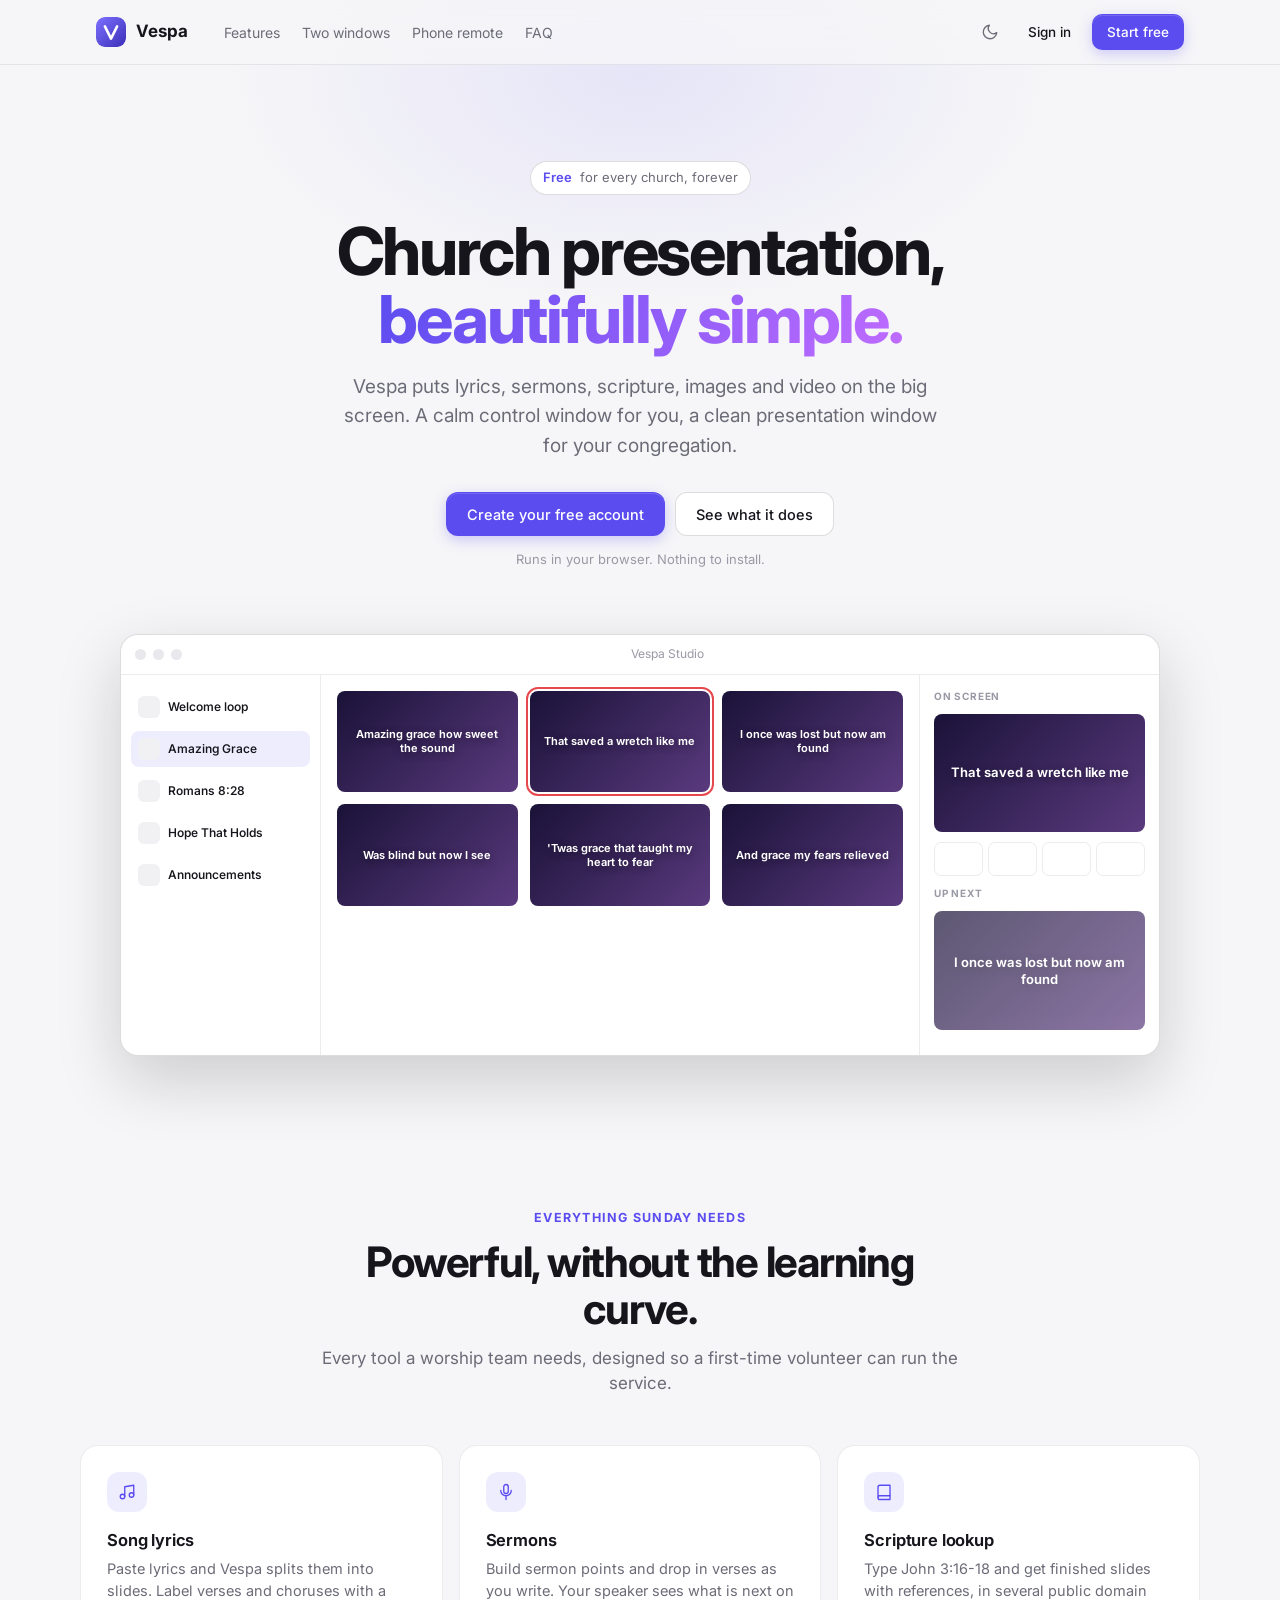
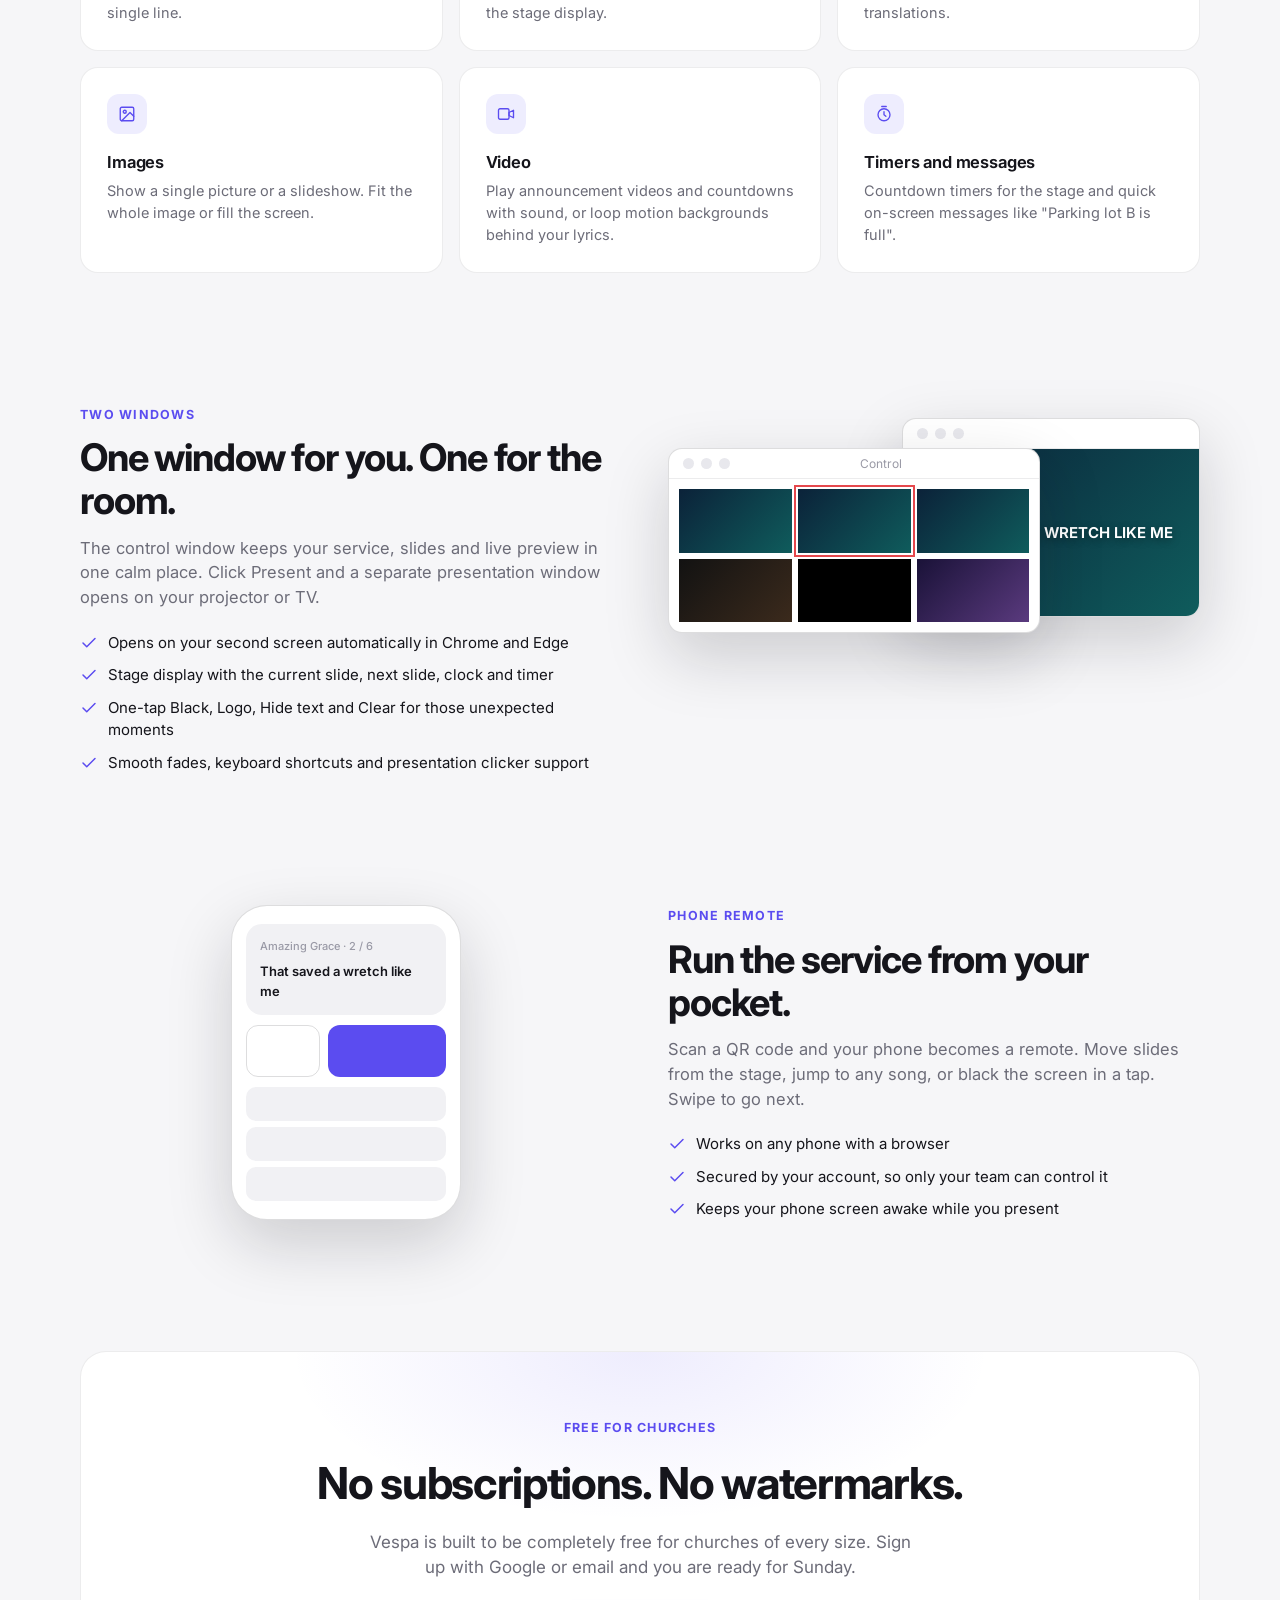
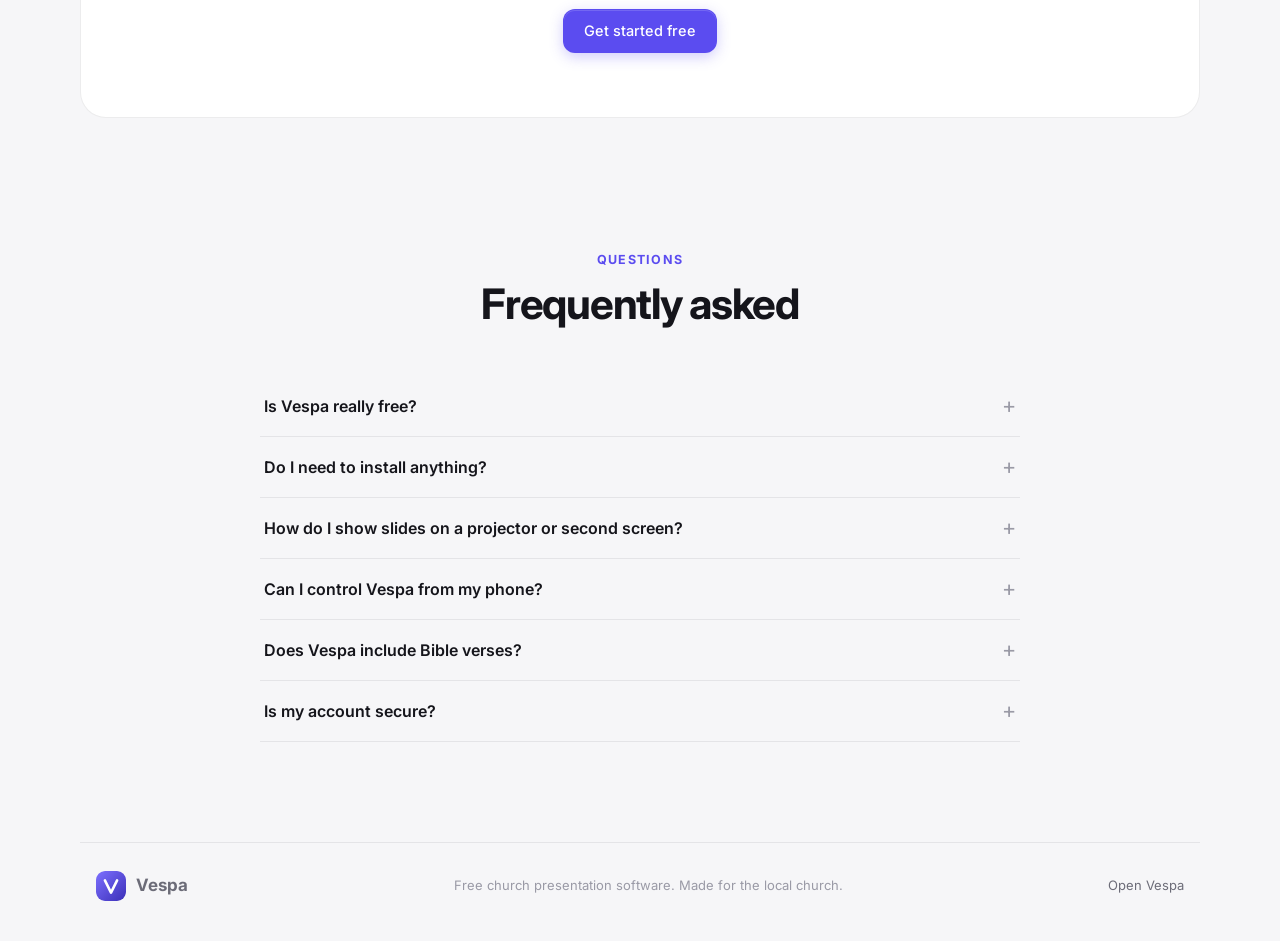
==== index.html @ 23249374 "Build Vespa church presentation software Landing page with SEO metadata, control window, presentatio" ====
<!doctype html>
<html lang="en">
<head>
<meta charset="utf-8">
<meta name="viewport" content="width=device-width, initial-scale=1">
<title>Vespa - Free Church Presentation Software for Worship, Sermons and Scripture</title>
<meta name="description" content="Vespa is free church presentation software that runs in your browser. Show song lyrics, sermons, Bible verses, images and video on a separate screen, with a stage display and phone remote. Free for every church.">
<meta name="keywords" content="free church presentation software, worship software, church projection software, song lyrics projection, sermon slides, bible verse presentation, worship lyrics software, church media software, stage display, free worship presentation">
<meta name="author" content="Vespa">
<meta name="robots" content="index, follow, max-image-preview:large">
<link rel="canonical" href="https://vesperpresent.github.io/">
<meta name="theme-color" content="#5b4cf0">
<meta property="og:type" content="website">
<meta property="og:site_name" content="Vespa">
<meta property="og:title" content="Vespa - Free Church Presentation Software">
<meta property="og:description" content="Lyrics, sermons, scripture, images and video on a separate screen. Phone remote and stage display included. Free for every church.">
<meta property="og:url" content="https://vesperpresent.github.io/">
<meta property="og:image" content="https://vesperpresent.github.io/assets/img/logo.svg">
<meta name="twitter:card" content="summary">
<meta name="twitter:title" content="Vespa - Free Church Presentation Software">
<meta name="twitter:description" content="Lyrics, sermons, scripture, images and video. Free for every church.">
<link rel="icon" href="assets/img/logo.svg" type="image/svg+xml">
<link rel="apple-touch-icon" href="assets/img/logo.svg">
<link rel="manifest" href="manifest.webmanifest">
<link rel="preconnect" href="https://fonts.googleapis.com">
<link rel="preconnect" href="https://fonts.gstatic.com" crossorigin>
<link rel="stylesheet" href="https://fonts.googleapis.com/css2?family=Inter:wght@400;500;600;700;800&display=swap">
<link rel="stylesheet" href="assets/css/vespa.css">
<link rel="stylesheet" href="assets/css/site.css">
<script type="application/ld+json">
{
  "@context": "https://schema.org",
  "@graph": [
    {
      "@type": "SoftwareApplication",
      "name": "Vespa",
      "alternateName": "Vespa Church Presentation Software",
      "url": "https://vesperpresent.github.io/",
      "applicationCategory": "MultimediaApplication",
      "applicationSubCategory": "Church presentation software",
      "operatingSystem": "Web browser, Windows, macOS, ChromeOS, Linux",
      "description": "Free church presentation software for song lyrics, sermons, Bible verses, images and video, with a separate audience screen, stage display and phone remote.",
      "image": "https://vesperpresent.github.io/assets/img/logo.svg",
      "offers": { "@type": "Offer", "price": "0", "priceCurrency": "USD" },
      "featureList": "Song lyrics, Sermon slides, Bible verse lookup, Images, Video playback, Audience output window, Stage display, Countdown timer, On-screen messages, Phone remote, Light and dark mode"
    },
    {
      "@type": "Organization",
      "name": "Vespa",
      "url": "https://vesperpresent.github.io/",
      "logo": "https://vesperpresent.github.io/assets/img/logo.svg"
    },
    {
      "@type": "FAQPage",
      "mainEntity": [
        { "@type": "Question", "name": "Is Vespa really free?", "acceptedAnswer": { "@type": "Answer", "text": "Yes. Vespa is free for every church. There are no paid tiers, no watermarks and no credit card." } },
        { "@type": "Question", "name": "Do I need to install anything?", "acceptedAnswer": { "@type": "Answer", "text": "No. Vespa runs in a modern browser like Chrome or Edge. Open it on the computer connected to your projector or TV." } },
        { "@type": "Question", "name": "How do I show slides on a projector or second screen?", "acceptedAnswer": { "@type": "Answer", "text": "Click Present. Vespa opens a separate presentation window you place on the projector and make full screen, while you control everything from the main window." } },
        { "@type": "Question", "name": "Can I control Vespa from my phone?", "acceptedAnswer": { "@type": "Answer", "text": "Yes. Scan the QR code in Vespa and sign in with the same account. Your phone becomes a remote with next, back, black and logo buttons." } },
        { "@type": "Question", "name": "Does Vespa include Bible verses?", "acceptedAnswer": { "@type": "Answer", "text": "Yes. Type a reference like John 3:16-18 and Vespa builds the slides for you in several public domain translations." } }
      ]
    }
  ]
}
</script>
</head>
<body class="site">
<header class="nav">
  <div class="wrap">
    <a class="logo-link" href="./"><img src="assets/img/logo.svg" alt="Vespa logo" width="30" height="30">Vespa</a>
    <nav class="nav-links" aria-label="Main"><a href="#features">Features</a><a href="#screens">Two windows</a><a href="#remote">Phone remote</a><a href="#faq">FAQ</a></nav>
    <div class="nav-cta">
      <button class="icon-btn" id="themeBtn" aria-label="Toggle light and dark mode"></button>
      <a class="btn ghost" href="app.html" id="signInLink">Sign in</a>
      <a class="btn primary" href="app.html?signup=1" id="startLink">Start free</a>
    </div>
  </div>
</header>

<main>
  <section class="hero wrap">
    <span class="pill"><b>Free</b> for every church, forever</span>
    <h1>Church presentation, <span>beautifully simple.</span></h1>
    <p class="lead">Vespa puts lyrics, sermons, scripture, images and video on the big screen. A calm control window for you, a clean presentation window for your congregation.</p>
    <div class="ctas"><a class="btn primary lg" href="app.html?signup=1">Create your free account</a><a class="btn lg" href="#features">See what it does</a></div>
    <p class="note">Runs in your browser. Nothing to install.</p>

    <div class="mock" aria-hidden="true">
      <div class="mock-bar"><i></i><i></i><i></i><span>Vespa Studio</span></div>
      <div class="mock-body">
        <div class="mock-side">
          <div class="mock-row"><i></i><b>Welcome loop</b></div>
          <div class="mock-row sel"><i></i><b>Amazing Grace</b></div>
          <div class="mock-row"><i></i><b>Romans 8:28</b></div>
          <div class="mock-row"><i></i><b>Hope That Holds</b></div>
          <div class="mock-row"><i></i><b>Announcements</b></div>
        </div>
        <div class="mock-grid">
          <div class="ms g1">Amazing grace how sweet the sound</div>
          <div class="ms g1 live">That saved a wretch like me</div>
          <div class="ms g1">I once was lost but now am found</div>
          <div class="ms g1">Was blind but now I see</div>
          <div class="ms g1">'Twas grace that taught my heart to fear</div>
          <div class="ms g1">And grace my fears relieved</div>
        </div>
        <div class="mock-live">
          <span class="lbl">ON SCREEN</span>
          <div class="ms g1">That saved a wretch like me</div>
          <div class="mock-btns"><i></i><i></i><i></i><i></i></div>
          <span class="lbl">UP NEXT</span>
          <div class="ms g1" style="opacity:.7">I once was lost but now am found</div>
        </div>
      </div>
    </div>
  </section>

  <section class="section wrap" id="features">
    <div class="section-head"><span class="eyebrow">Everything Sunday needs</span><h2>Powerful, without the learning curve.</h2><p>Every tool a worship team needs, designed so a first-time volunteer can run the service.</p></div>
    <div class="features">
      <article class="feat"><div class="fi"><svg class="i" viewBox="0 0 24 24" fill="none" stroke="currentColor" stroke-width="1.8" stroke-linecap="round" stroke-linejoin="round"><path d="M9 18V5l12-2v13"/><circle cx="6" cy="18" r="3"/><circle cx="18" cy="16" r="3"/></svg></div><h3>Song lyrics</h3><p>Paste lyrics and Vespa splits them into slides. Label verses and choruses with a single line.</p></article>
      <article class="feat"><div class="fi"><svg class="i" viewBox="0 0 24 24" fill="none" stroke="currentColor" stroke-width="1.8" stroke-linecap="round" stroke-linejoin="round"><rect x="9" y="2" width="6" height="12" rx="3"/><path d="M5 10a7 7 0 0 0 14 0M12 17v5"/></svg></div><h3>Sermons</h3><p>Build sermon points and drop in verses as you write. Your speaker sees what is next on the stage display.</p></article>
      <article class="feat"><div class="fi"><svg class="i" viewBox="0 0 24 24" fill="none" stroke="currentColor" stroke-width="1.8" stroke-linecap="round" stroke-linejoin="round"><path d="M4 19.5A2.5 2.5 0 0 1 6.5 17H20V3H6.5A2.5 2.5 0 0 0 4 5.5z"/><path d="M4 19.5A2.5 2.5 0 0 0 6.5 22H20v-5"/></svg></div><h3>Scripture lookup</h3><p>Type John 3:16-18 and get finished slides with references, in several public domain translations.</p></article>
      <article class="feat"><div class="fi"><svg class="i" viewBox="0 0 24 24" fill="none" stroke="currentColor" stroke-width="1.8" stroke-linecap="round" stroke-linejoin="round"><rect x="3" y="3" width="18" height="18" rx="2"/><circle cx="9" cy="9" r="2"/><path d="m21 15-5-5L5 21"/></svg></div><h3>Images</h3><p>Show a single picture or a slideshow. Fit the whole image or fill the screen.</p></article>
      <article class="feat"><div class="fi"><svg class="i" viewBox="0 0 24 24" fill="none" stroke="currentColor" stroke-width="1.8" stroke-linecap="round" stroke-linejoin="round"><rect x="2" y="5" width="14" height="14" rx="2"/><path d="m16 10 6-3v10l-6-3z"/></svg></div><h3>Video</h3><p>Play announcement videos and countdowns with sound, or loop motion backgrounds behind your lyrics.</p></article>
      <article class="feat"><div class="fi"><svg class="i" viewBox="0 0 24 24" fill="none" stroke="currentColor" stroke-width="1.8" stroke-linecap="round" stroke-linejoin="round"><circle cx="12" cy="13" r="8"/><path d="M12 9v4l2.5 2M9 2h6"/></svg></div><h3>Timers and messages</h3><p>Countdown timers for the stage and quick on-screen messages like "Parking lot B is full".</p></article>
    </div>
  </section>

  <section class="section wrap" id="screens">
    <div class="split">
      <div>
        <span class="eyebrow">Two windows</span>
        <h2>One window for you. One for the room.</h2>
        <p>The control window keeps your service, slides and live preview in one calm place. Click Present and a separate presentation window opens on your projector or TV.</p>
        <ul class="checks">
          <li><svg class="i" viewBox="0 0 24 24" fill="none" stroke="currentColor" stroke-width="2" stroke-linecap="round" stroke-linejoin="round"><path d="M20 6 9 17l-5-5"/></svg>Opens on your second screen automatically in Chrome and Edge</li>
          <li><svg class="i" viewBox="0 0 24 24" fill="none" stroke="currentColor" stroke-width="2" stroke-linecap="round" stroke-linejoin="round"><path d="M20 6 9 17l-5-5"/></svg>Stage display with the current slide, next slide, clock and timer</li>
          <li><svg class="i" viewBox="0 0 24 24" fill="none" stroke="currentColor" stroke-width="2" stroke-linecap="round" stroke-linejoin="round"><path d="M20 6 9 17l-5-5"/></svg>One-tap Black, Logo, Hide text and Clear for those unexpected moments</li>
          <li><svg class="i" viewBox="0 0 24 24" fill="none" stroke="currentColor" stroke-width="2" stroke-linecap="round" stroke-linejoin="round"><path d="M20 6 9 17l-5-5"/></svg>Smooth fades, keyboard shortcuts and presentation clicker support</li>
        </ul>
      </div>
      <div class="windows" aria-hidden="true">
        <div class="win b"><div class="mock-bar"><i></i><i></i><i></i></div><div class="ms g2">THAT SAVED A WRETCH LIKE ME</div></div>
        <div class="win a"><div class="mock-bar"><i></i><i></i><i></i><span>Control</span></div><div class="mini"><div class="ms g2"></div><div class="ms g2 live"></div><div class="ms g2"></div><div class="ms g4"></div><div class="ms g3"></div><div class="ms g1"></div></div></div>
      </div>
    </div>
  </section>

  <section class="section wrap" id="remote">
    <div class="split">
      <div class="phone" aria-hidden="true">
        <div class="scr"><small>Amazing Grace · 2 / 6</small>That saved a wretch like me</div>
        <div class="pb"><i></i><i></i></div>
        <div class="pl"><i></i><i></i><i></i></div>
      </div>
      <div>
        <span class="eyebrow">Phone remote</span>
        <h2>Run the service from your pocket.</h2>
        <p>Scan a QR code and your phone becomes a remote. Move slides from the stage, jump to any song, or black the screen in a tap. Swipe to go next.</p>
        <ul class="checks">
          <li><svg class="i" viewBox="0 0 24 24" fill="none" stroke="currentColor" stroke-width="2" stroke-linecap="round" stroke-linejoin="round"><path d="M20 6 9 17l-5-5"/></svg>Works on any phone with a browser</li>
          <li><svg class="i" viewBox="0 0 24 24" fill="none" stroke="currentColor" stroke-width="2" stroke-linecap="round" stroke-linejoin="round"><path d="M20 6 9 17l-5-5"/></svg>Secured by your account, so only your team can control it</li>
          <li><svg class="i" viewBox="0 0 24 24" fill="none" stroke="currentColor" stroke-width="2" stroke-linecap="round" stroke-linejoin="round"><path d="M20 6 9 17l-5-5"/></svg>Keeps your phone screen awake while you present</li>
        </ul>
      </div>
    </div>
  </section>

  <section class="section wrap">
    <div class="free">
      <span class="eyebrow">Free for churches</span>
      <h2>No subscriptions. No watermarks.</h2>
      <p>Vespa is built to be completely free for churches of every size. Sign up with Google or email and you are ready for Sunday.</p>
      <a class="btn primary lg" href="app.html?signup=1">Get started free</a>
    </div>
  </section>

  <section class="section wrap" id="faq">
    <div class="section-head"><span class="eyebrow">Questions</span><h2>Frequently asked</h2></div>
    <div class="faq">
      <details><summary>Is Vespa really free?</summary><p>Yes. Vespa is free for every church. There are no paid tiers, no watermarks and no credit card.</p></details>
      <details><summary>Do I need to install anything?</summary><p>No. Vespa runs in a modern browser like Chrome or Edge. Open it on the computer connected to your projector or TV.</p></details>
      <details><summary>How do I show slides on a projector or second screen?</summary><p>Click Present. Vespa opens a separate presentation window. In Chrome and Edge it can place itself on your second screen; otherwise drag it there and double-click for full screen.</p></details>
      <details><summary>Can I control Vespa from my phone?</summary><p>Yes. Scan the QR code in Vespa and sign in with the same account. Your phone becomes a remote with next, back, black and logo buttons.</p></details>
      <details><summary>Does Vespa include Bible verses?</summary><p>Yes. Type a reference like John 3:16-18 and Vespa builds the slides for you in several public domain translations, including the World English Bible and King James Version.</p></details>
      <details><summary>Is my account secure?</summary><p>Every account verifies its email address, and you can turn on two-step verification and sign out other devices from Settings.</p></details>
    </div>
  </section>
</main>

<footer class="foot">
  <div class="wrap">
    <a class="logo-link" href="./"><img src="assets/img/logo.svg" alt="" width="24" height="24">Vespa</a>
    <span>Free church presentation software. Made for the local church.</span>
    <span><a href="app.html">Open Vespa</a></span>
  </div>
</footer>
<script>
(() => {
  const k = "vespa-theme";
  const get = () => { try { return localStorage.getItem(k) || "system"; } catch (e) { return "system"; } };
  const eff = () => { const t = get(); return t === "system" ? (matchMedia("(prefers-color-scheme: dark)").matches ? "dark" : "light") : t; };
  const apply = t => { if (t === "light" || t === "dark") document.documentElement.setAttribute("data-theme", t); else document.documentElement.removeAttribute("data-theme"); };
  const sun = '<svg class="i" viewBox="0 0 24 24" fill="none" stroke="currentColor" stroke-width="1.8" stroke-linecap="round"><circle cx="12" cy="12" r="4"/><path d="M12 2v2M12 20v2M4.9 4.9l1.4 1.4M17.7 17.7l1.4 1.4M2 12h2M20 12h2M4.9 19.1l1.4-1.4M17.7 6.3l1.4-1.4"/></svg>';
  const moon = '<svg class="i" viewBox="0 0 24 24" fill="none" stroke="currentColor" stroke-width="1.8" stroke-linecap="round" stroke-linejoin="round"><path d="M21 12.8A9 9 0 1 1 11.2 3a7 7 0 0 0 9.8 9.8z"/></svg>';
  const btn = document.getElementById("themeBtn");
  const draw = () => btn.innerHTML = eff() === "dark" ? sun : moon;
  apply(get()); draw();
  btn.onclick = () => { const n = eff() === "dark" ? "light" : "dark"; try { localStorage.setItem(k, n); } catch (e) {} apply(n); draw(); };
  try { if (localStorage.getItem("bread_auth_vesper-presentation-software")) { document.getElementById("signInLink").hidden = true; const s = document.getElementById("startLink"); s.textContent = "Open Vespa"; s.href = "app.html"; } } catch (e) {}
})();
</script>
</body>
</html>
---- assets/css/vespa.css ----
:root {
  --bg: #f6f6f8;
  --panel: #ffffff;
  --panel-2: #f1f1f4;
  --panel-3: #e8e8ed;
  --line: rgba(17, 17, 26, .08);
  --line-2: rgba(17, 17, 26, .14);
  --text: #15151b;
  --muted: #6c6c78;
  --faint: #9a9aa6;
  --accent: #5b4cf0;
  --accent-2: #7d70ff;
  --accent-ink: #ffffff;
  --accent-soft: rgba(91, 76, 240, .1);
  --live: #e5484d;
  --live-soft: rgba(229, 72, 77, .12);
  --ok: #1f9d63;
  --shadow: 0 1px 2px rgba(17, 17, 26, .04), 0 8px 24px rgba(17, 17, 26, .06);
  --shadow-lg: 0 24px 64px rgba(17, 17, 26, .18);
  --r: 12px;
  --r-sm: 8px;
  --font: "Inter", system-ui, -apple-system, "Segoe UI", sans-serif;
  color-scheme: light;
}
@media (prefers-color-scheme: dark) {
  :root:not([data-theme="light"]) {
    --bg: #0c0c0f; --panel: #141418; --panel-2: #1b1b20; --panel-3: #24242b;
    --line: rgba(255, 255, 255, .07); --line-2: rgba(255, 255, 255, .13);
    --text: #ececf1; --muted: #8e8e9a; --faint: #62626d;
    --accent: #7d70ff; --accent-2: #9a90ff; --accent-soft: rgba(125, 112, 255, .15);
    --live-soft: rgba(229, 72, 77, .18);
    --shadow: 0 1px 2px rgba(0, 0, 0, .3), 0 8px 24px rgba(0, 0, 0, .25);
    --shadow-lg: 0 24px 64px rgba(0, 0, 0, .55);
    color-scheme: dark;
  }
}
:root[data-theme="dark"] {
  --bg: #0c0c0f; --panel: #141418; --panel-2: #1b1b20; --panel-3: #24242b;
  --line: rgba(255, 255, 255, .07); --line-2: rgba(255, 255, 255, .13);
  --text: #ececf1; --muted: #8e8e9a; --faint: #62626d;
  --accent: #7d70ff; --accent-2: #9a90ff; --accent-soft: rgba(125, 112, 255, .15);
  --live-soft: rgba(229, 72, 77, .18);
  --shadow: 0 1px 2px rgba(0, 0, 0, .3), 0 8px 24px rgba(0, 0, 0, .25);
  --shadow-lg: 0 24px 64px rgba(0, 0, 0, .55);
  color-scheme: dark;
}

* { box-sizing: border-box; }
html, body { margin: 0; }
body { background: var(--bg); color: var(--text); font: 14px/1.5 var(--font); -webkit-font-smoothing: antialiased; }
a { color: var(--accent); text-decoration: none; }
a:hover { text-decoration: underline; }
h1, h2, h3 { letter-spacing: -.02em; margin: 0; }
p { margin: 0; }
[hidden] { display: none !important; }
.muted { color: var(--muted); }
.i { width: 18px; height: 18px; flex: none; }
.row { display: flex; align-items: center; }
.row.end { justify-content: flex-end; }
.row.between { justify-content: space-between; }
.gap { gap: 8px; }
.stack { display: flex; flex-direction: column; gap: 12px; }
.grow { flex: 1; min-width: 0; }

.btn { display: inline-flex; align-items: center; justify-content: center; gap: 8px; height: 36px; padding: 0 14px; border-radius: 10px; border: 1px solid var(--line-2); background: var(--panel); color: var(--text); font: 500 13.5px var(--font); cursor: pointer; transition: background .15s, border-color .15s, transform .08s, box-shadow .15s; white-space: nowrap; position: relative; }
.btn:hover { background: var(--panel-2); text-decoration: none; }
.btn:active { transform: translateY(1px); }
.btn:disabled { opacity: .55; cursor: default; }
.btn.primary { background: var(--accent); border-color: transparent; color: var(--accent-ink); box-shadow: 0 1px 0 rgba(255,255,255,.15) inset, 0 4px 14px rgba(91, 76, 240, .28); }
.btn.primary:hover { background: var(--accent-2); }
.btn.ghost { background: transparent; border-color: transparent; }
.btn.ghost:hover { background: var(--panel-2); }
.btn.danger { background: var(--live); color: #fff; border-color: transparent; }
.btn.lg { height: 44px; font-size: 14.5px; border-radius: 12px; padding: 0 20px; }
.btn.sm { height: 30px; padding: 0 10px; font-size: 12.5px; border-radius: 8px; }
.btn.on { background: var(--accent-soft); border-color: transparent; color: var(--accent); }
.btn.live-on { background: var(--live); border-color: transparent; color: #fff; }
.btn.busy { color: transparent !important; pointer-events: none; }
.btn.busy::after { content: ""; position: absolute; width: 16px; height: 16px; border-radius: 50%; border: 2px solid currentColor; border-color: var(--muted) transparent var(--muted) transparent; animation: spin .7s linear infinite; }
.btn.primary.busy::after { border-color: #fff transparent #fff transparent; }
@keyframes spin { to { transform: rotate(360deg); } }
.icon-btn { display: inline-grid; place-items: center; width: 34px; height: 34px; border-radius: 9px; border: 0; background: transparent; color: var(--muted); cursor: pointer; transition: background .15s, color .15s; }
.icon-btn:hover { background: var(--panel-2); color: var(--text); }
.icon-btn.sm { width: 28px; height: 28px; border-radius: 7px; }
.icon-btn.sm .i { width: 16px; height: 16px; }

.input, select.input, textarea.input { width: 100%; height: 40px; padding: 0 12px; border-radius: 10px; border: 1px solid var(--line-2); background: var(--panel); color: var(--text); font: 14px var(--font); outline: none; transition: border-color .15s, box-shadow .15s; }
textarea.input { height: auto; min-height: 120px; padding: 12px; line-height: 1.55; resize: vertical; }
.input:focus { border-color: var(--accent); box-shadow: 0 0 0 3px var(--accent-soft); }
.input.code { text-align: center; font-size: 26px; letter-spacing: .4em; height: 56px; font-variant-numeric: tabular-nums; }
.field { display: flex; flex-direction: column; gap: 6px; }
.field > span { font-size: 12.5px; color: var(--muted); font-weight: 500; }
.hint { font-size: 12.5px; color: var(--faint); }
.form-err { background: var(--live-soft); color: var(--live); padding: 10px 12px; border-radius: 10px; font-size: 13px; }
input[type=color] { -webkit-appearance: none; appearance: none; width: 40px; height: 34px; padding: 3px; border-radius: 9px; border: 1px solid var(--line-2); background: var(--panel); cursor: pointer; }
input[type=color]::-webkit-color-swatch-wrapper { padding: 0; }
input[type=color]::-webkit-color-swatch { border: 0; border-radius: 6px; }
input[type=range] { accent-color: var(--accent); width: 100%; }

.seg { display: inline-flex; padding: 3px; border-radius: 10px; background: var(--panel-2); gap: 2px; }
.seg button { border: 0; background: transparent; color: var(--muted); font: 500 12.5px var(--font); height: 28px; padding: 0 10px; border-radius: 7px; cursor: pointer; display: inline-flex; align-items: center; gap: 6px; }
.seg button.on { background: var(--panel); color: var(--text); box-shadow: 0 1px 3px rgba(0,0,0,.08); }
.switch { position: relative; width: 36px; height: 21px; flex: none; }
.switch input { opacity: 0; width: 0; height: 0; position: absolute; }
.switch i { position: absolute; inset: 0; border-radius: 99px; background: var(--panel-3); transition: background .2s; cursor: pointer; }
.switch i::after { content: ""; position: absolute; width: 15px; height: 15px; left: 3px; top: 3px; border-radius: 50%; background: #fff; box-shadow: 0 1px 3px rgba(0,0,0,.25); transition: transform .2s; }
.switch input:checked + i { background: var(--accent); }
.switch input:checked + i::after { transform: translateX(15px); }

.toasts { position: fixed; bottom: 20px; left: 50%; transform: translateX(-50%); display: flex; flex-direction: column; gap: 8px; z-index: 1000; pointer-events: none; }
.toast { background: var(--text); color: var(--bg); padding: 10px 16px; border-radius: 10px; font-size: 13px; box-shadow: var(--shadow-lg); animation: tin .25s ease; max-width: 90vw; }
.toast.err { background: var(--live); color: #fff; }
.toast.out { opacity: 0; transform: translateY(6px); transition: .3s; }
@keyframes tin { from { opacity: 0; transform: translateY(8px); } }

.modal-bg { position: fixed; inset: 0; background: rgba(8, 8, 12, .45); backdrop-filter: blur(6px); display: grid; place-items: center; z-index: 500; padding: 16px; animation: fin .18s ease; }
.modal-bg.out { opacity: 0; transition: opacity .18s; }
@keyframes fin { from { opacity: 0; } }
.modal { background: var(--panel); border: 1px solid var(--line); border-radius: 18px; box-shadow: var(--shadow-lg); width: min(460px, 100%); max-height: calc(100vh - 32px); display: flex; flex-direction: column; animation: pop .22s cubic-bezier(.2, .9, .3, 1.2); }
.modal.wide { width: min(1040px, 100%); }
@keyframes pop { from { transform: scale(.97) translateY(6px); opacity: 0; } }
.modal-head { display: flex; align-items: center; justify-content: space-between; padding: 18px 20px 6px 24px; }
.modal-head h2 { font-size: 17px; font-weight: 650; }
.modal-body { padding: 12px 24px 24px; overflow: auto; }

.auth-wrap { min-height: 100vh; display: grid; place-items: center; padding: 24px 16px; background: radial-gradient(900px 500px at 50% -10%, var(--accent-soft), transparent 70%), var(--bg); }
.auth-card { width: min(400px, 100%); background: var(--panel); border: 1px solid var(--line); border-radius: 20px; padding: 36px 32px 28px; box-shadow: var(--shadow); text-align: center; }
.auth-card h1 { font-size: 22px; font-weight: 700; margin: 18px 0 6px; }
.auth-card > .muted { margin-bottom: 22px; }
.auth-card form, .auth-card .stack { text-align: left; }
.auth-logo img { border-radius: 12px; display: block; margin: 0 auto; }
.auth-badge { width: 52px; height: 52px; border-radius: 16px; display: grid; place-items: center; margin: 0 auto; background: var(--accent-soft); color: var(--accent); }
.auth-badge .i { width: 24px; height: 24px; }
.auth-links { margin-top: 18px; display: flex; flex-direction: column; gap: 6px; font-size: 13px; color: var(--muted); }
.g-slot { display: flex; justify-content: center; min-height: 0; }
.g-slot:empty, .g-slot > div:empty { display: none; }
.divider { display: flex; align-items: center; gap: 12px; color: var(--faint); font-size: 12px; margin: 16px 0; }
.divider::before, .divider::after { content: ""; flex: 1; height: 1px; background: var(--line-2); }

.vs-fit { position: relative; width: 100%; aspect-ratio: 16 / 9; overflow: hidden; background: #000; border-radius: inherit; }
.vs-stage { position: absolute; left: 0; top: 0; width: 1920px; height: 1080px; transform-origin: 0 0; overflow: hidden; background: #000; }
.vs-layer { position: absolute; inset: 0; }
.vs-bg img, .vs-bg video { position: absolute; inset: 0; width: 100%; height: 100%; display: block; }
.vs-dim { position: absolute; inset: 0; background: #000; }
.vs-text { display: flex; justify-content: center; padding: 80px 120px; }
.vs-text[data-valign=top] { align-items: flex-start; }
.vs-text[data-valign=middle] { align-items: center; }
.vs-text[data-valign=bottom] { align-items: flex-end; }
.vs-box { width: 100%; max-height: 100%; }
.vs-text[data-align=left] .vs-box { text-align: left; }
.vs-box.band { background: rgba(0, 0, 0, .62); border-radius: 18px; padding: 34px 48px; backdrop-filter: blur(8px); }
.vs-tx { line-height: 1.22; letter-spacing: -.01em; overflow-wrap: break-word; }
.vs-sub { font-size: .5em; opacity: .8; margin-top: .7em; font-weight: 500; letter-spacing: .02em; text-transform: none; }
.vs-comp .fx { opacity: 0; transition: opacity var(--fade, .5s) ease; }
.vs-comp .fx.in { opacity: 1; }
.L-msg { display: flex; align-items: flex-end; justify-content: center; padding-bottom: 60px; pointer-events: none; opacity: 0; transform: translateY(20px); transition: opacity .4s, transform .4s; }
.L-msg.on { opacity: 1; transform: none; }
.vs-msg { background: rgba(10, 10, 14, .82); color: #fff; font: 600 44px var(--font); padding: 18px 40px; border-radius: 16px; max-width: 80%; text-align: center; }
.L-logo { background: #000; display: grid; place-items: center; opacity: 0; transition: opacity var(--fade, .5s); pointer-events: none; }
.L-logo img { max-width: 32%; max-height: 40%; object-fit: contain; }
.L-logo.on { opacity: 1; }
.L-black { background: #000; opacity: 0; transition: opacity var(--fade, .5s); pointer-events: none; }
.L-black.on { opacity: 1; }
---- assets/css/site.css ----
.site { overflow-x: hidden; }
.wrap { max-width: 1120px; margin: 0 auto; padding: 0 16px; }
.nav { position: sticky; top: 0; z-index: 50; backdrop-filter: saturate(1.4) blur(14px); background: color-mix(in srgb, var(--bg) 78%, transparent); border-bottom: 1px solid var(--line); }
.nav .wrap { display: flex; align-items: center; gap: 24px; height: 64px; }
.logo-link { display: flex; align-items: center; gap: 10px; color: var(--text); font-weight: 700; font-size: 17px; }
.logo-link:hover { text-decoration: none; }
.logo-link img { width: 30px; height: 30px; border-radius: 9px; }
.nav-links { display: flex; gap: 22px; margin-left: 12px; }
.nav-links a { color: var(--muted); font-size: 14px; }
.nav-links a:hover { color: var(--text); text-decoration: none; }
.nav-cta { margin-left: auto; display: flex; gap: 6px; align-items: center; }
.hero { text-align: center; padding: 96px 0 40px; position: relative; }
.hero::before { content: ""; position: absolute; inset: -200px 0 auto; height: 700px; background: radial-gradient(600px 340px at 50% 30%, var(--accent-soft), transparent 70%); z-index: -1; }
.pill { display: inline-flex; align-items: center; gap: 8px; padding: 6px 12px; border-radius: 99px; border: 1px solid var(--line-2); background: var(--panel); font-size: 13px; color: var(--muted); }
.pill b { color: var(--accent); font-weight: 600; }
.hero h1 { font-size: clamp(38px, 6vw, 66px); line-height: 1.04; font-weight: 750; letter-spacing: -.035em; margin: 22px auto 18px; max-width: 820px; }
.hero h1 span { background: linear-gradient(120deg, var(--accent), #c06cff); -webkit-background-clip: text; background-clip: text; color: transparent; }
.hero p.lead { font-size: clamp(16px, 2vw, 19px); color: var(--muted); max-width: 620px; margin: 0 auto 32px; line-height: 1.55; }
.hero .ctas { display: flex; gap: 10px; justify-content: center; flex-wrap: wrap; }
.hero .note { margin-top: 14px; font-size: 13px; color: var(--faint); }
.mock { margin: 64px auto 0; max-width: 1040px; border-radius: 18px; border: 1px solid var(--line-2); background: var(--panel); box-shadow: var(--shadow-lg); overflow: hidden; text-align: left; }
.mock-bar { height: 40px; display: flex; align-items: center; gap: 7px; padding: 0 14px; border-bottom: 1px solid var(--line); }
.mock-bar i { width: 11px; height: 11px; border-radius: 50%; background: var(--panel-3); }
.mock-bar span { margin: 0 auto; font-size: 12px; color: var(--faint); }
.mock-body { display: grid; grid-template-columns: 200px minmax(0, 1fr) 240px; min-height: 380px; }
.mock-side { border-right: 1px solid var(--line); padding: 14px 10px; display: flex; flex-direction: column; gap: 6px; }
.mock-row { display: flex; gap: 8px; align-items: center; padding: 7px; border-radius: 8px; font-size: 12px; }
.mock-row.sel { background: var(--accent-soft); }
.mock-row i { width: 22px; height: 22px; border-radius: 6px; background: var(--panel-2); flex: none; }
.mock-row b { font-weight: 550; }
.mock-grid { padding: 16px; display: grid; grid-template-columns: repeat(3, 1fr); gap: 12px; align-content: start; }
.ms { aspect-ratio: 16 / 9; border-radius: 8px; display: grid; place-items: center; text-align: center; color: #fff; font-weight: 650; font-size: 11px; padding: 10px; line-height: 1.3; text-shadow: 0 2px 8px rgba(0,0,0,.4); }
.ms.live { outline: 2px solid var(--live); outline-offset: 2px; }
.g1 { background: linear-gradient(135deg, #1a1238, #5a3a7e); }
.g2 { background: linear-gradient(135deg, #0b2239, #0f5c5c); }
.g3 { background: #000; }
.g4 { background: linear-gradient(135deg, #121212, #3b2a1c); }
.mock-live { border-left: 1px solid var(--line); padding: 14px; display: flex; flex-direction: column; gap: 10px; }
.mock-live .ms { font-size: 13px; }
.mock-live .lbl { font-size: 10px; letter-spacing: .08em; color: var(--faint); font-weight: 700; }
.mock-btns { display: grid; grid-template-columns: repeat(4, 1fr); gap: 5px; }
.mock-btns i { height: 34px; border-radius: 7px; border: 1px solid var(--line); }
.section { padding: 110px 0 20px; }
.section-head { text-align: center; max-width: 640px; margin: 0 auto 48px; }
.eyebrow { font-size: 12.5px; letter-spacing: .1em; text-transform: uppercase; color: var(--accent); font-weight: 700; }
.section-head h2 { font-size: clamp(28px, 4vw, 42px); line-height: 1.1; margin: 12px 0 14px; font-weight: 720; letter-spacing: -.03em; }
.section-head p { color: var(--muted); font-size: 17px; }
.features { display: grid; grid-template-columns: repeat(3, 1fr); gap: 16px; }
.feat { background: var(--panel); border: 1px solid var(--line); border-radius: 18px; padding: 26px; }
.feat .fi { width: 40px; height: 40px; border-radius: 12px; display: grid; place-items: center; background: var(--accent-soft); color: var(--accent); margin-bottom: 16px; }
.feat h3 { font-size: 16.5px; font-weight: 650; margin-bottom: 6px; letter-spacing: -.01em; }
.feat p { color: var(--muted); font-size: 14.5px; }
.split { display: grid; grid-template-columns: 1fr 1fr; gap: 56px; align-items: center; }
.split h2 { font-size: clamp(26px, 3.6vw, 38px); line-height: 1.12; margin: 12px 0 14px; font-weight: 720; letter-spacing: -.03em; }
.split p { color: var(--muted); font-size: 16.5px; }
.checks { list-style: none; padding: 0; margin: 22px 0 0; display: grid; gap: 10px; }
.checks li { display: flex; gap: 10px; align-items: flex-start; font-size: 15px; }
.checks .i { color: var(--accent); margin-top: 2px; }
.windows { position: relative; height: 340px; }
.win { position: absolute; border-radius: 14px; border: 1px solid var(--line-2); background: var(--panel); box-shadow: var(--shadow-lg); overflow: hidden; }
.win .mock-bar { height: 30px; }
.win.a { left: 0; top: 30px; width: 70%; }
.win.b { right: 0; top: 0; width: 56%; }
.win .ms { border-radius: 0; font-size: 15px; }
.win .mini { display: grid; grid-template-columns: repeat(3, 1fr); gap: 6px; padding: 10px; }
.phone { width: 230px; margin: 0 auto; border-radius: 36px; border: 1px solid var(--line-2); background: var(--panel); box-shadow: var(--shadow-lg); padding: 18px 14px; }
.phone .scr { border-radius: 16px; background: var(--panel-2); padding: 14px; font-size: 13px; font-weight: 600; min-height: 90px; }
.phone .scr small { display: block; color: var(--faint); font-weight: 500; font-size: 11px; margin-bottom: 8px; }
.phone .pb { display: grid; grid-template-columns: 1fr 1.6fr; gap: 8px; margin-top: 10px; }
.phone .pb i { height: 52px; border-radius: 12px; border: 1px solid var(--line-2); }
.phone .pb i:last-child { background: var(--accent); border: 0; }
.phone .pl { margin-top: 10px; display: grid; gap: 6px; }
.phone .pl i { height: 34px; border-radius: 10px; background: var(--panel-2); }
.free { text-align: center; background: var(--panel); border: 1px solid var(--line); border-radius: 26px; padding: 64px 24px; position: relative; overflow: hidden; }
.free::before { content: ""; position: absolute; inset: 0; background: radial-gradient(500px 240px at 50% 0, var(--accent-soft), transparent 70%); }
.free > * { position: relative; }
.free h2 { font-size: clamp(28px, 4vw, 44px); margin: 12px 0 14px; letter-spacing: -.03em; font-weight: 720; }
.free p { color: var(--muted); font-size: 17px; max-width: 560px; margin: 0 auto 28px; }
.faq { max-width: 760px; margin: 0 auto; }
.faq details { border-bottom: 1px solid var(--line); padding: 18px 4px; }
.faq summary { cursor: pointer; font-weight: 600; font-size: 16px; list-style: none; display: flex; justify-content: space-between; gap: 16px; }
.faq summary::-webkit-details-marker { display: none; }
.faq summary::after { content: "+"; color: var(--faint); font-weight: 400; font-size: 22px; line-height: 1; }
.faq details[open] summary::after { content: "–"; }
.faq details p { color: var(--muted); margin-top: 10px; font-size: 15px; }
.foot { padding: 80px 0 40px; color: var(--faint); font-size: 13px; }
.foot .wrap { display: flex; justify-content: space-between; align-items: center; gap: 16px; flex-wrap: wrap; border-top: 1px solid var(--line); padding-top: 28px; }
.foot a { color: var(--muted); }
@media (max-width: 900px) {
  .nav-links { display: none; }
  .features { grid-template-columns: 1fr 1fr; }
  .split { grid-template-columns: 1fr; gap: 36px; }
  .mock-body { grid-template-columns: minmax(0, 1fr); min-height: 0; }
  .mock-grid { grid-template-columns: repeat(2, minmax(0, 1fr)); }
  .mock-side, .mock-live { display: none; }
  .hero { padding-top: 64px; }
}
@media (max-width: 600px) {
  .features { grid-template-columns: 1fr; }
  .nav-cta .btn.ghost { display: none; }
  .windows { height: 260px; }
  .section { padding-top: 80px; }
}
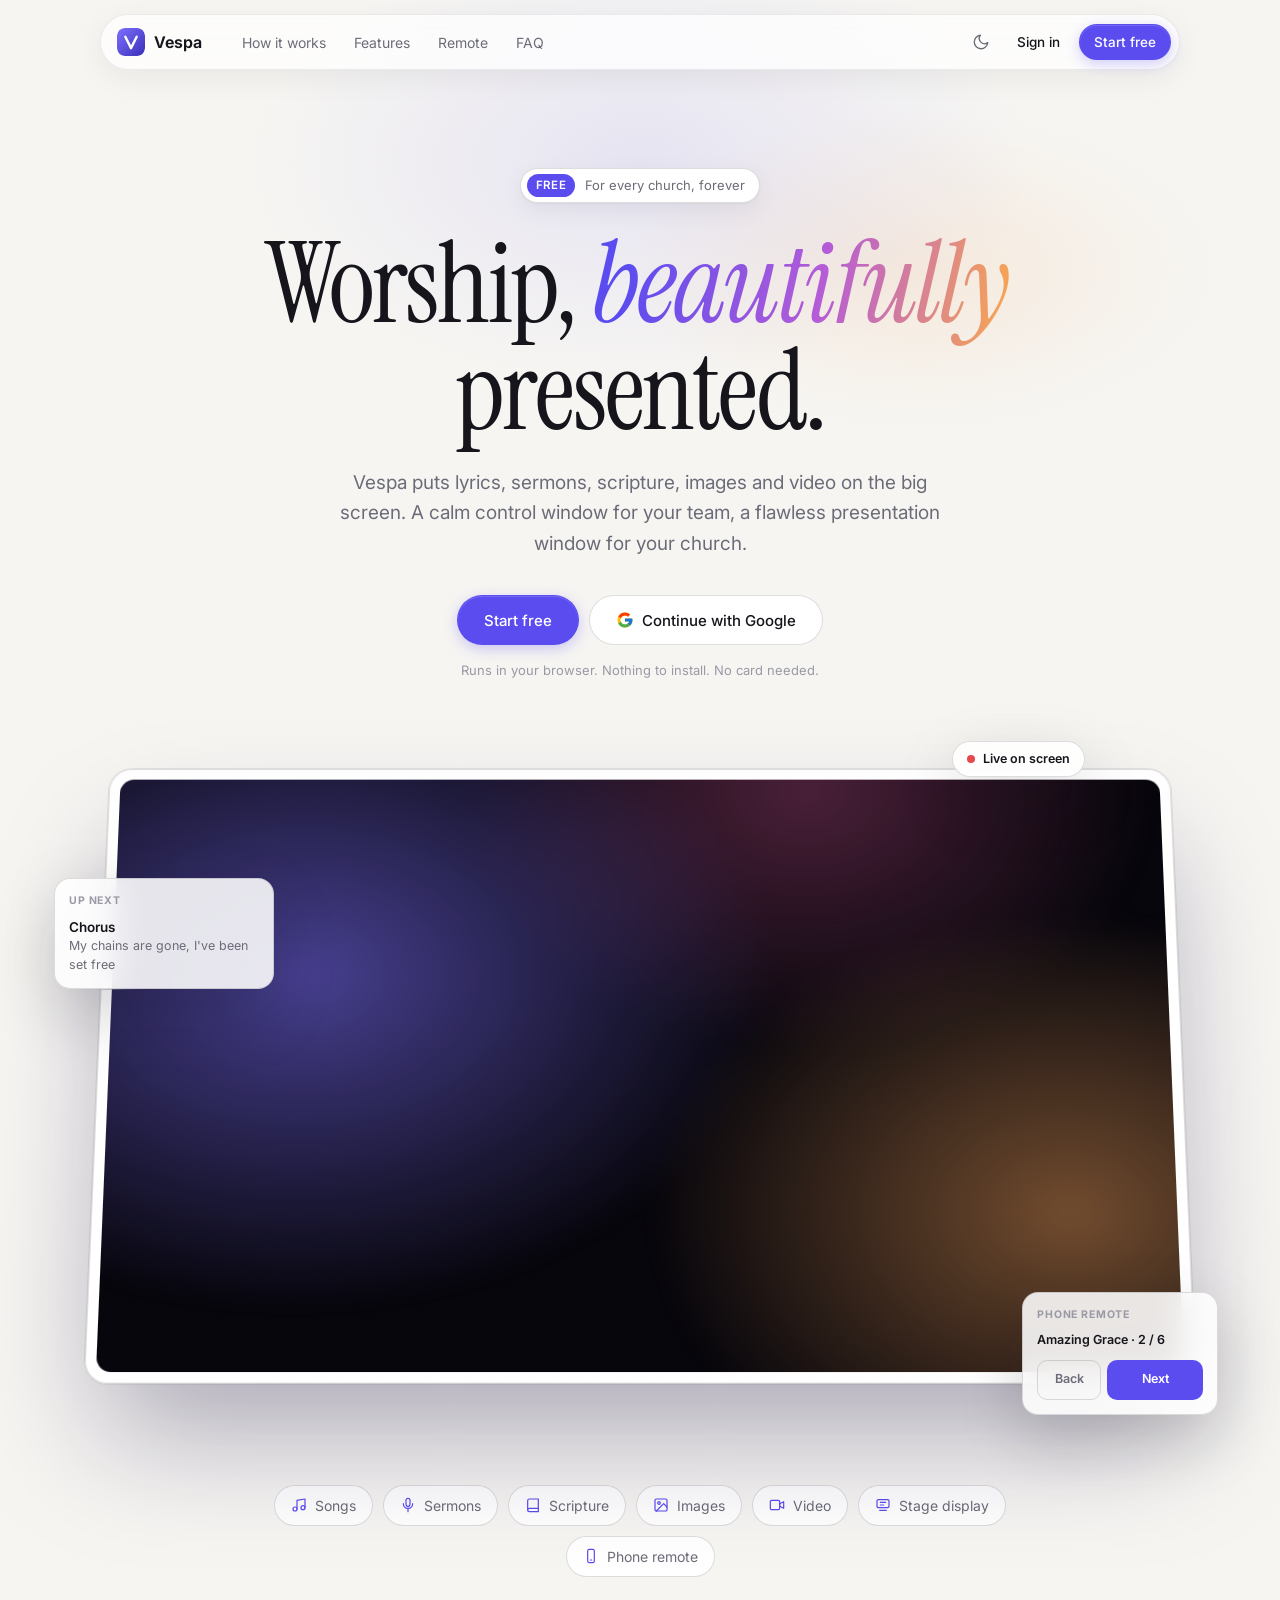
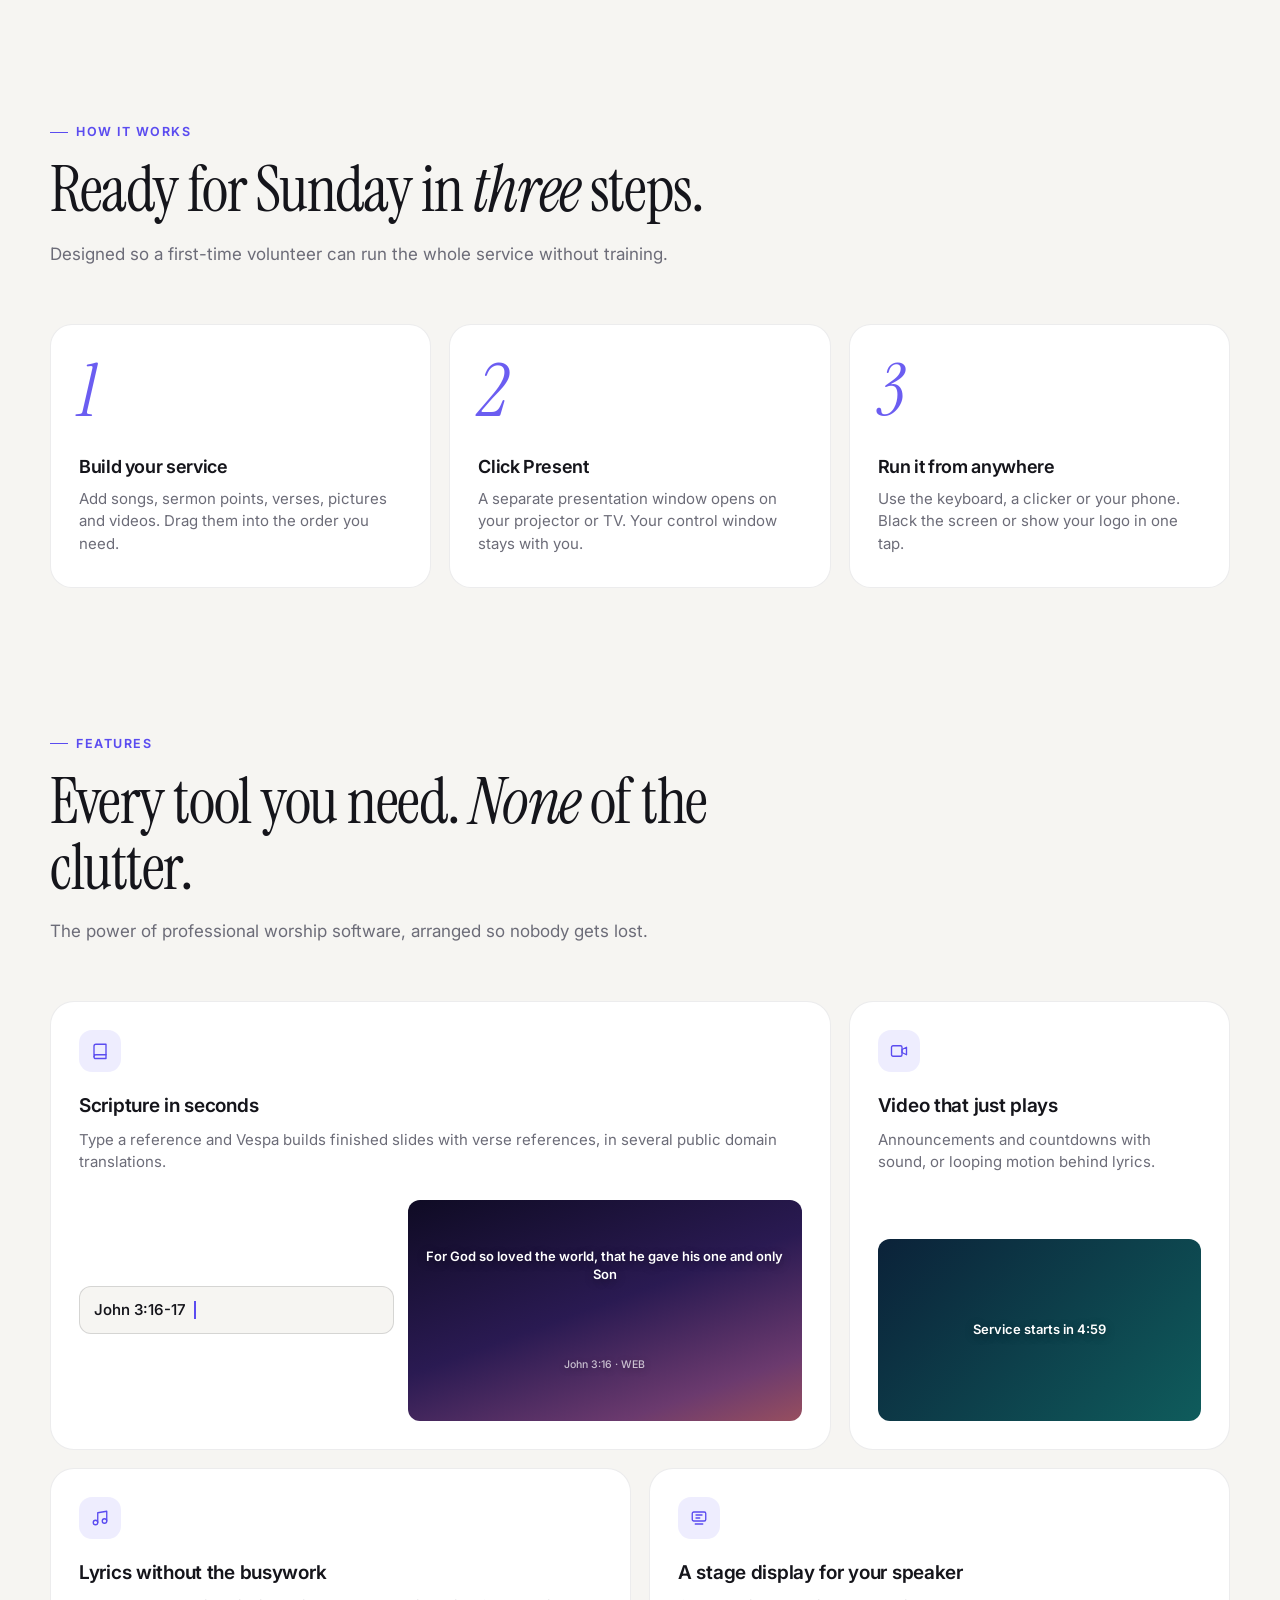
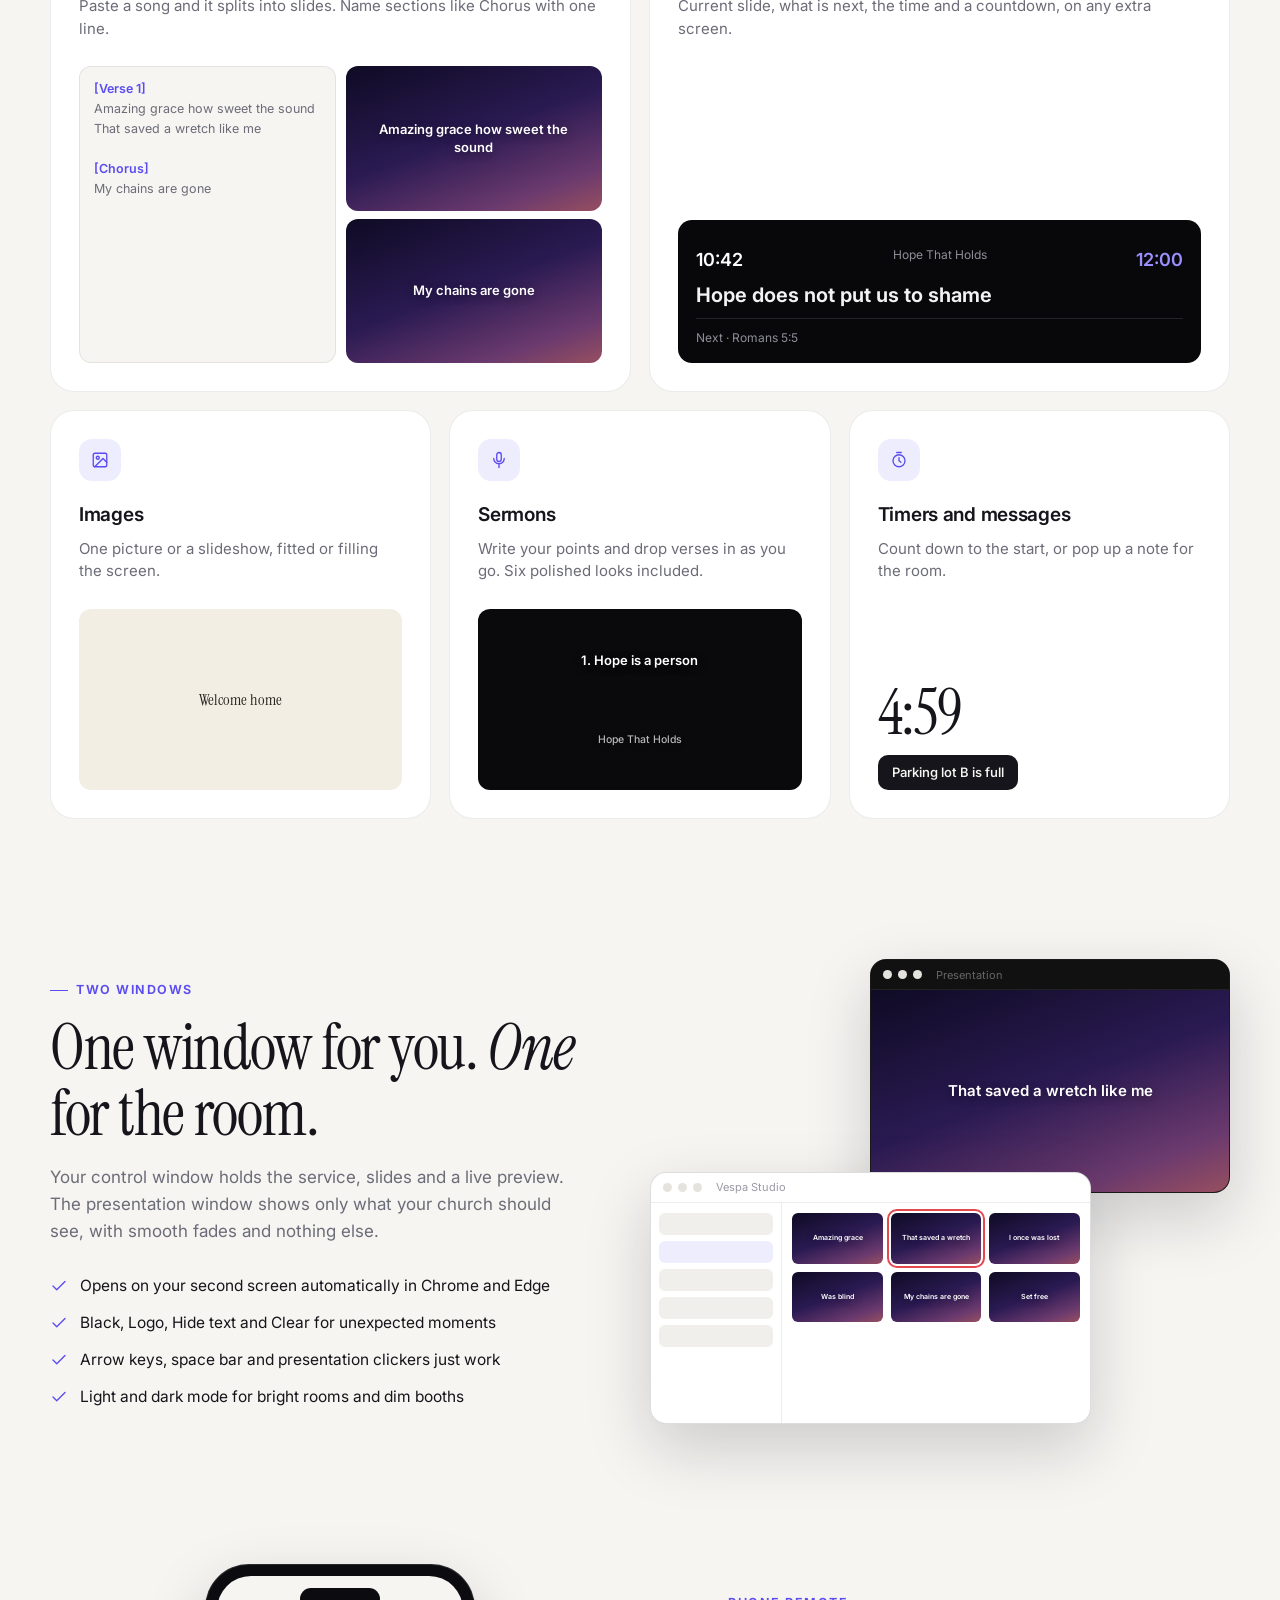
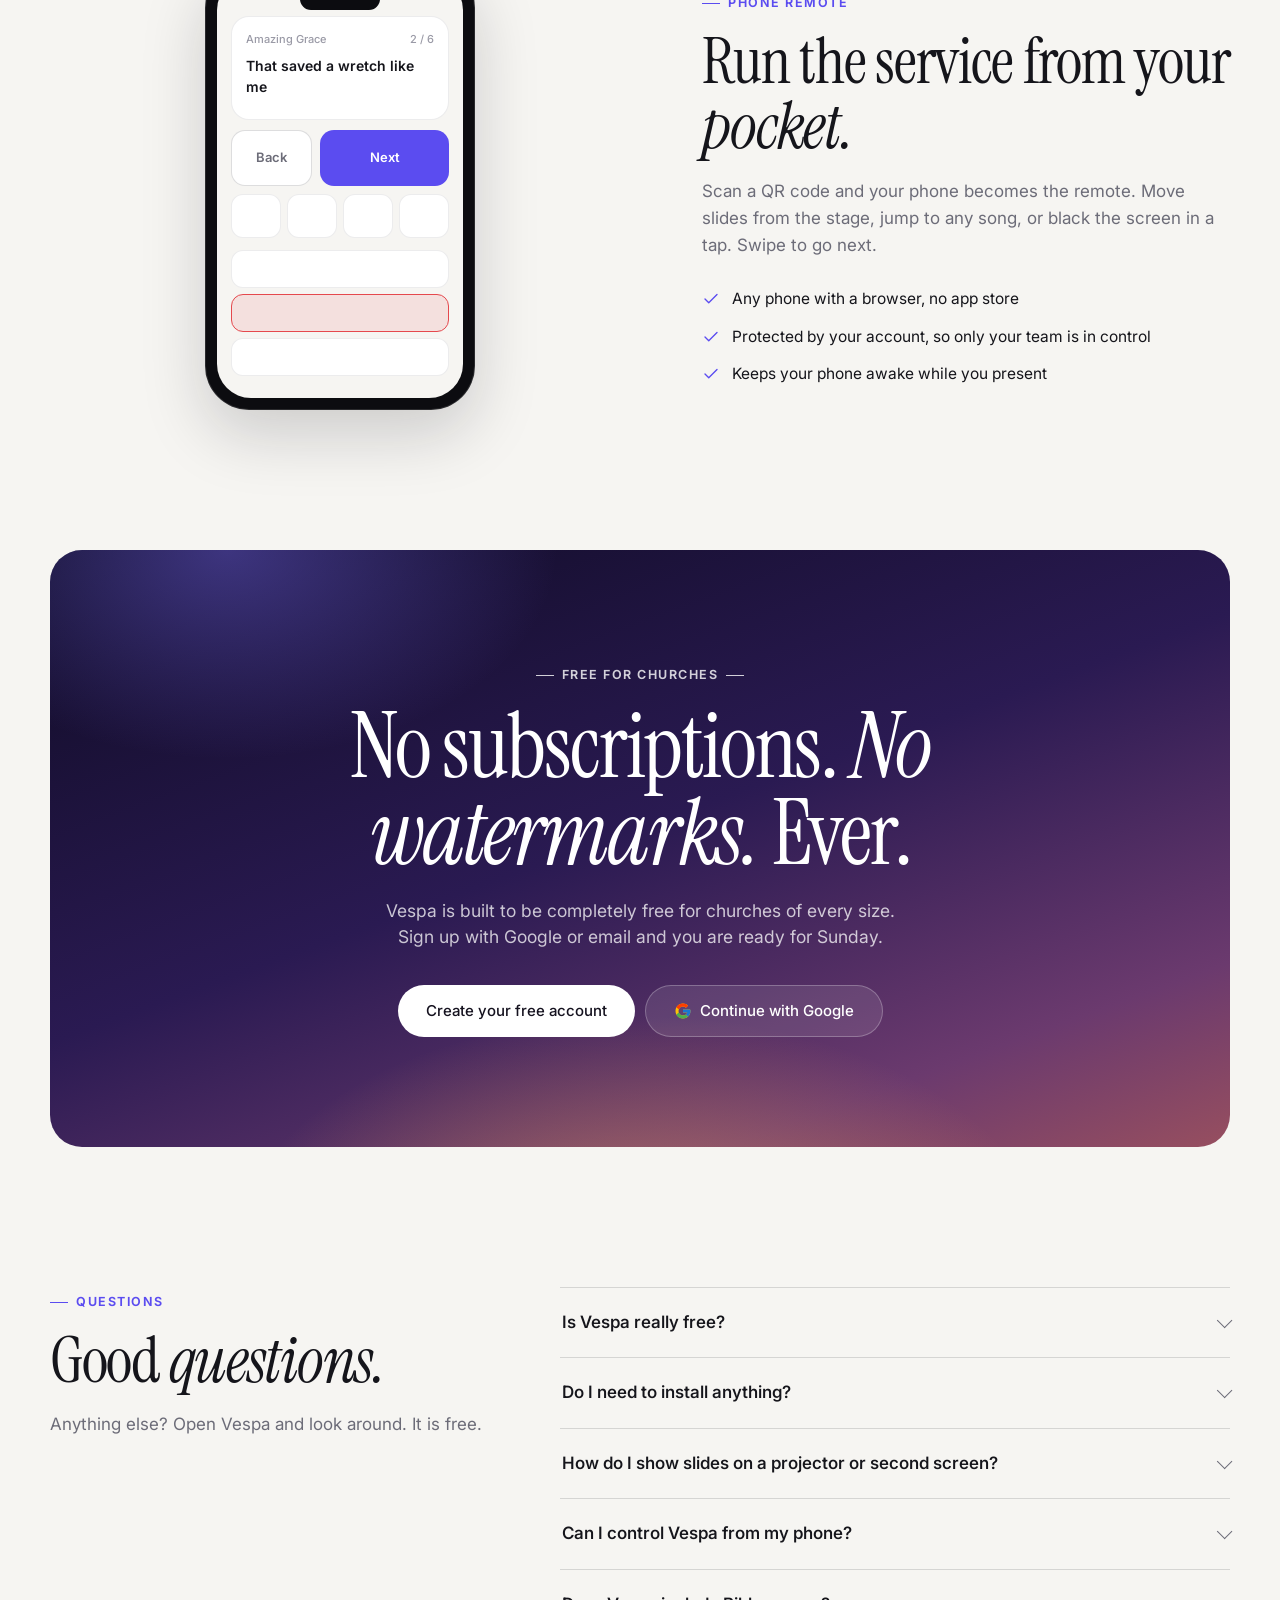
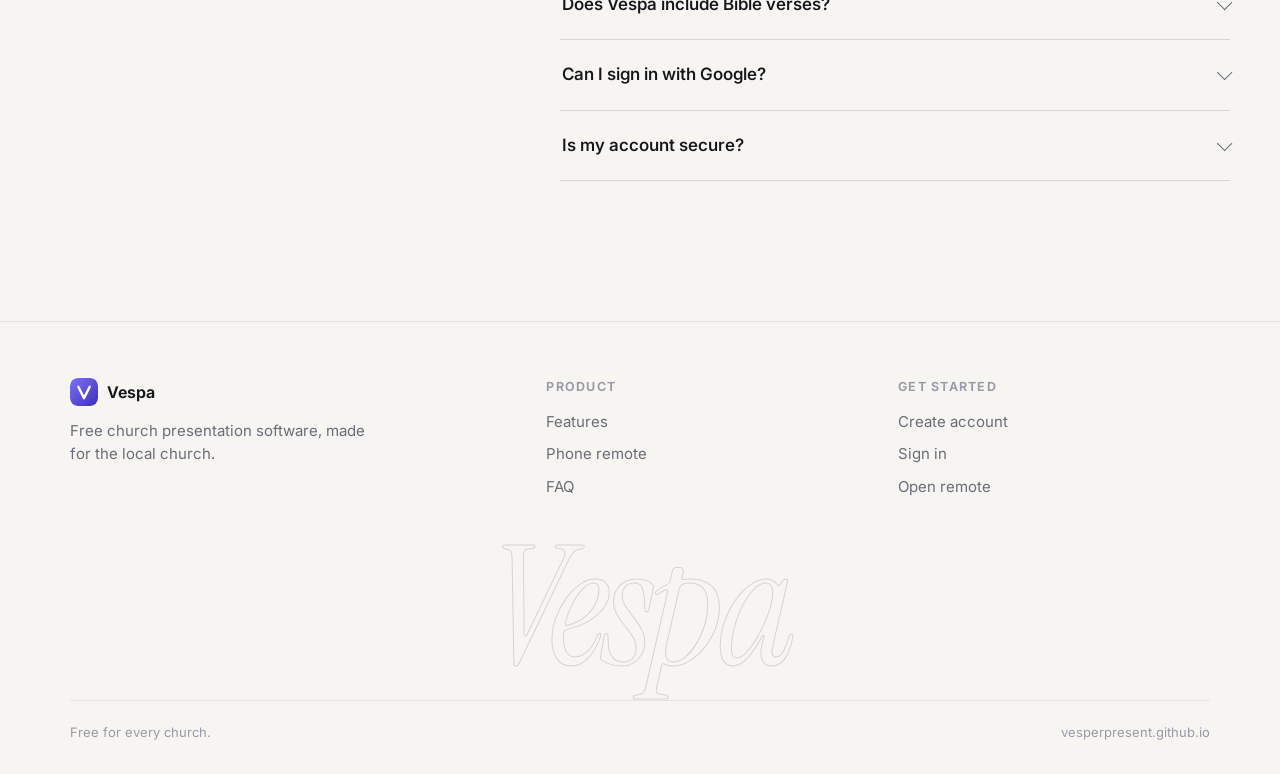
==== commit edb39d14: "Redesign landing and sign-in pages, always show Google sign-in Co-Authored-By: Claude Opus 5.5 <nore" ====
--- a/index.html
+++ b/index.html
@@ -24,7 +24,7 @@
 <link rel="manifest" href="manifest.webmanifest">
 <link rel="preconnect" href="https://fonts.googleapis.com">
 <link rel="preconnect" href="https://fonts.gstatic.com" crossorigin>
-<link rel="stylesheet" href="https://fonts.googleapis.com/css2?family=Inter:wght@400;500;600;700;800&display=swap">
+<link rel="stylesheet" href="https://fonts.googleapis.com/css2?family=Inter:wght@400;500;600;700;800&family=Instrument+Serif:ital@0;1&display=swap">
 <link rel="stylesheet" href="assets/css/vespa.css">
 <link rel="stylesheet" href="assets/css/site.css">
 <script type="application/ld+json">
@@ -42,7 +42,7 @@
       "description": "Free church presentation software for song lyrics, sermons, Bible verses, images and video, with a separate audience screen, stage display and phone remote.",
       "image": "https://vesperpresent.github.io/assets/img/logo.svg",
       "offers": { "@type": "Offer", "price": "0", "priceCurrency": "USD" },
-      "featureList": "Song lyrics, Sermon slides, Bible verse lookup, Images, Video playback, Audience output window, Stage display, Countdown timer, On-screen messages, Phone remote, Light and dark mode"
+      "featureList": "Sign in with Google, Song lyrics, Sermon slides, Bible verse lookup, Images, Video playback, Audience output window, Stage display, Countdown timer, On-screen messages, Phone remote, Light and dark mode"
     },
     {
       "@type": "Organization",
@@ -66,9 +66,9 @@
 </head>
 <body class="site">
 <header class="nav">
-  <div class="wrap">
-    <a class="logo-link" href="./"><img src="assets/img/logo.svg" alt="Vespa logo" width="30" height="30">Vespa</a>
-    <nav class="nav-links" aria-label="Main"><a href="#features">Features</a><a href="#screens">Two windows</a><a href="#remote">Phone remote</a><a href="#faq">FAQ</a></nav>
+  <div class="nav-in">
+    <a class="logo-link" href="./"><img src="assets/img/logo.svg" alt="Vespa logo" width="28" height="28">Vespa</a>
+    <nav class="nav-links" aria-label="Main"><a href="#how">How it works</a><a href="#features">Features</a><a href="#remote">Remote</a><a href="#faq">FAQ</a></nav>
     <div class="nav-cta">
       <button class="icon-btn" id="themeBtn" aria-label="Toggle light and dark mode"></button>
       <a class="btn ghost" href="app.html" id="signInLink">Sign in</a>
@@ -78,121 +78,158 @@
 </header>
 
 <main>
-  <section class="hero wrap">
-    <span class="pill"><b>Free</b> for every church, forever</span>
-    <h1>Church presentation, <span>beautifully simple.</span></h1>
-    <p class="lead">Vespa puts lyrics, sermons, scripture, images and video on the big screen. A calm control window for you, a clean presentation window for your congregation.</p>
-    <div class="ctas"><a class="btn primary lg" href="app.html?signup=1">Create your free account</a><a class="btn lg" href="#features">See what it does</a></div>
-    <p class="note">Runs in your browser. Nothing to install.</p>
-
-    <div class="mock" aria-hidden="true">
-      <div class="mock-bar"><i></i><i></i><i></i><span>Vespa Studio</span></div>
-      <div class="mock-body">
-        <div class="mock-side">
-          <div class="mock-row"><i></i><b>Welcome loop</b></div>
-          <div class="mock-row sel"><i></i><b>Amazing Grace</b></div>
-          <div class="mock-row"><i></i><b>Romans 8:28</b></div>
-          <div class="mock-row"><i></i><b>Hope That Holds</b></div>
-          <div class="mock-row"><i></i><b>Announcements</b></div>
+  <section class="hero">
+    <div class="hero-glow"></div>
+    <div class="wrap">
+      <span class="pill"><b>FREE</b>For every church, forever</span>
+      <h1>Worship, <em>beautifully</em><br>presented.</h1>
+      <p class="lead">Vespa puts lyrics, sermons, scripture, images and video on the big screen. A calm control window for your team, a flawless presentation window for your church.</p>
+      <div class="ctas">
+        <a class="btn primary lg" href="app.html?signup=1">Start free</a>
+        <a class="btn lg" href="app.html?signup=1" id="heroGoogle"><span data-g></span>Continue with Google</a>
+      </div>
+      <p class="note">Runs in your browser. Nothing to install. No card needed.</p>
+
+      <div class="showcase">
+        <div class="screen">
+          <div class="reel" aria-hidden="true"><div class="reel-s"><span>Amazing grace, how sweet the sound<br>that saved a wretch like me</span></div><div class="reel-s"><span>For God so loved the world<small>John 3:16 · WEB</small></span></div><div class="reel-s"><span>My chains are gone,<br>I've been set free</span></div><div class="reel-s"><span>Welcome home<small>We're glad you're here</small></span></div></div>
         </div>
-        <div class="mock-grid">
-          <div class="ms g1">Amazing grace how sweet the sound</div>
-          <div class="ms g1 live">That saved a wretch like me</div>
-          <div class="ms g1">I once was lost but now am found</div>
-          <div class="ms g1">Was blind but now I see</div>
-          <div class="ms g1">'Twas grace that taught my heart to fear</div>
-          <div class="ms g1">And grace my fears relieved</div>
-        </div>
-        <div class="mock-live">
-          <span class="lbl">ON SCREEN</span>
-          <div class="ms g1">That saved a wretch like me</div>
-          <div class="mock-btns"><i></i><i></i><i></i><i></i></div>
-          <span class="lbl">UP NEXT</span>
-          <div class="ms g1" style="opacity:.7">I once was lost but now am found</div>
-        </div>
-      </div>
+        <div class="float f3" aria-hidden="true"><span class="dot"></span>Live on screen</div>
+        <div class="float f1" aria-hidden="true"><div class="k">Up next</div><b>Chorus</b><span>My chains are gone, I've been set free</span></div>
+        <div class="float f2" aria-hidden="true"><div class="k">Phone remote</div><span style="font-weight:600">Amazing Grace · 2 / 6</span><div class="pbtns"><i>Back</i><i>Next</i></div></div>
+      </div>
+
+      <div class="types-row reveal">
+        <span><i data-i="song"></i>Songs</span><span><i data-i="sermon"></i>Sermons</span><span><i data-i="scripture"></i>Scripture</span><span><i data-i="image"></i>Images</span><span><i data-i="video"></i>Video</span><span><i data-i="stage"></i>Stage display</span><span><i data-i="phone"></i>Phone remote</span>
+      </div>
+    </div>
+  </section>
+
+  <section class="section wrap" id="how">
+    <div class="head reveal"><span class="kicker">How it works</span><h2>Ready for Sunday in <em>three</em> steps.</h2><p>Designed so a first-time volunteer can run the whole service without training.</p></div>
+    <div class="steps">
+      <article class="step reveal"><h3>Build your service</h3><p>Add songs, sermon points, verses, pictures and videos. Drag them into the order you need.</p></article>
+      <article class="step reveal"><h3>Click Present</h3><p>A separate presentation window opens on your projector or TV. Your control window stays with you.</p></article>
+      <article class="step reveal"><h3>Run it from anywhere</h3><p>Use the keyboard, a clicker or your phone. Black the screen or show your logo in one tap.</p></article>
     </div>
   </section>
 
   <section class="section wrap" id="features">
-    <div class="section-head"><span class="eyebrow">Everything Sunday needs</span><h2>Powerful, without the learning curve.</h2><p>Every tool a worship team needs, designed so a first-time volunteer can run the service.</p></div>
-    <div class="features">
-      <article class="feat"><div class="fi"><svg class="i" viewBox="0 0 24 24" fill="none" stroke="currentColor" stroke-width="1.8" stroke-linecap="round" stroke-linejoin="round"><path d="M9 18V5l12-2v13"/><circle cx="6" cy="18" r="3"/><circle cx="18" cy="16" r="3"/></svg></div><h3>Song lyrics</h3><p>Paste lyrics and Vespa splits them into slides. Label verses and choruses with a single line.</p></article>
-      <article class="feat"><div class="fi"><svg class="i" viewBox="0 0 24 24" fill="none" stroke="currentColor" stroke-width="1.8" stroke-linecap="round" stroke-linejoin="round"><rect x="9" y="2" width="6" height="12" rx="3"/><path d="M5 10a7 7 0 0 0 14 0M12 17v5"/></svg></div><h3>Sermons</h3><p>Build sermon points and drop in verses as you write. Your speaker sees what is next on the stage display.</p></article>
-      <article class="feat"><div class="fi"><svg class="i" viewBox="0 0 24 24" fill="none" stroke="currentColor" stroke-width="1.8" stroke-linecap="round" stroke-linejoin="round"><path d="M4 19.5A2.5 2.5 0 0 1 6.5 17H20V3H6.5A2.5 2.5 0 0 0 4 5.5z"/><path d="M4 19.5A2.5 2.5 0 0 0 6.5 22H20v-5"/></svg></div><h3>Scripture lookup</h3><p>Type John 3:16-18 and get finished slides with references, in several public domain translations.</p></article>
-      <article class="feat"><div class="fi"><svg class="i" viewBox="0 0 24 24" fill="none" stroke="currentColor" stroke-width="1.8" stroke-linecap="round" stroke-linejoin="round"><rect x="3" y="3" width="18" height="18" rx="2"/><circle cx="9" cy="9" r="2"/><path d="m21 15-5-5L5 21"/></svg></div><h3>Images</h3><p>Show a single picture or a slideshow. Fit the whole image or fill the screen.</p></article>
-      <article class="feat"><div class="fi"><svg class="i" viewBox="0 0 24 24" fill="none" stroke="currentColor" stroke-width="1.8" stroke-linecap="round" stroke-linejoin="round"><rect x="2" y="5" width="14" height="14" rx="2"/><path d="m16 10 6-3v10l-6-3z"/></svg></div><h3>Video</h3><p>Play announcement videos and countdowns with sound, or loop motion backgrounds behind your lyrics.</p></article>
-      <article class="feat"><div class="fi"><svg class="i" viewBox="0 0 24 24" fill="none" stroke="currentColor" stroke-width="1.8" stroke-linecap="round" stroke-linejoin="round"><circle cx="12" cy="13" r="8"/><path d="M12 9v4l2.5 2M9 2h6"/></svg></div><h3>Timers and messages</h3><p>Countdown timers for the stage and quick on-screen messages like "Parking lot B is full".</p></article>
-    </div>
-  </section>
-
-  <section class="section wrap" id="screens">
+    <div class="head reveal"><span class="kicker">Features</span><h2>Every tool you need. <em>None</em> of the clutter.</h2><p>The power of professional worship software, arranged so nobody gets lost.</p></div>
+    <div class="bento">
+      <article class="cell w4 reveal">
+        <div class="ic"><i data-i="scripture"></i></div><h3>Scripture in seconds</h3><p>Type a reference and Vespa builds finished slides with verse references, in several public domain translations.</p>
+        <div class="art verse"><div class="q">John 3:16-17<i></i></div><div class="mini">For God so loved the world, that he gave his one and only Son<small>John 3:16 · WEB</small></div></div>
+      </article>
+      <article class="cell reveal">
+        <div class="ic"><i data-i="video"></i></div><h3>Video that just plays</h3><p>Announcements and countdowns with sound, or looping motion behind lyrics.</p>
+        <div class="art"><div class="mini sea">Service starts in 4:59</div></div>
+      </article>
+      <article class="cell w3 reveal">
+        <div class="ic"><i data-i="song"></i></div><h3>Lyrics without the busywork</h3><p>Paste a song and it splits into slides. Name sections like Chorus with one line.</p>
+        <div class="art lyr"><pre><b>[Verse 1]</b>
+Amazing grace how sweet the sound
+That saved a wretch like me
+
+<b>[Chorus]</b>
+My chains are gone</pre><div class="stackm"><div class="mini">Amazing grace how sweet the sound</div><div class="mini">My chains are gone</div></div></div>
+      </article>
+      <article class="cell w3 reveal">
+        <div class="ic"><i data-i="stage"></i></div><h3>A stage display for your speaker</h3><p>Current slide, what is next, the time and a countdown, on any extra screen.</p>
+        <div class="art stagep"><div class="top"><b>10:42</b><span>Hope That Holds</span><em>12:00</em></div><div class="now">Hope does not put us to shame</div><div class="nx">Next · Romans 5:5</div></div>
+      </article>
+      <article class="cell reveal">
+        <div class="ic"><i data-i="image"></i></div><h3>Images</h3><p>One picture or a slideshow, fitted or filling the screen.</p>
+        <div class="art"><div class="mini paper">Welcome home</div></div>
+      </article>
+      <article class="cell reveal">
+        <div class="ic"><i data-i="sermon"></i></div><h3>Sermons</h3><p>Write your points and drop verses in as you go. Six polished looks included.</p>
+        <div class="art"><div class="mini ink">1. Hope is a person<small>Hope That Holds</small></div></div>
+      </article>
+      <article class="cell reveal">
+        <div class="ic"><i data-i="timer"></i></div><h3>Timers and messages</h3><p>Count down to the start, or pop up a note for the room.</p>
+        <div class="art"><div class="timer">4:59</div><span class="msgp">Parking lot B is full</span></div>
+      </article>
+    </div>
+  </section>
+
+  <section class="section wrap">
     <div class="split">
-      <div>
-        <span class="eyebrow">Two windows</span>
-        <h2>One window for you. One for the room.</h2>
-        <p>The control window keeps your service, slides and live preview in one calm place. Click Present and a separate presentation window opens on your projector or TV.</p>
+      <div class="reveal">
+        <span class="kicker">Two windows</span>
+        <h2>One window for you. <em>One</em> for the room.</h2>
+        <p class="body">Your control window holds the service, slides and a live preview. The presentation window shows only what your church should see, with smooth fades and nothing else.</p>
         <ul class="checks">
-          <li><svg class="i" viewBox="0 0 24 24" fill="none" stroke="currentColor" stroke-width="2" stroke-linecap="round" stroke-linejoin="round"><path d="M20 6 9 17l-5-5"/></svg>Opens on your second screen automatically in Chrome and Edge</li>
-          <li><svg class="i" viewBox="0 0 24 24" fill="none" stroke="currentColor" stroke-width="2" stroke-linecap="round" stroke-linejoin="round"><path d="M20 6 9 17l-5-5"/></svg>Stage display with the current slide, next slide, clock and timer</li>
-          <li><svg class="i" viewBox="0 0 24 24" fill="none" stroke="currentColor" stroke-width="2" stroke-linecap="round" stroke-linejoin="round"><path d="M20 6 9 17l-5-5"/></svg>One-tap Black, Logo, Hide text and Clear for those unexpected moments</li>
-          <li><svg class="i" viewBox="0 0 24 24" fill="none" stroke="currentColor" stroke-width="2" stroke-linecap="round" stroke-linejoin="round"><path d="M20 6 9 17l-5-5"/></svg>Smooth fades, keyboard shortcuts and presentation clicker support</li>
+          <li><i data-i="check"></i>Opens on your second screen automatically in Chrome and Edge</li>
+          <li><i data-i="check"></i>Black, Logo, Hide text and Clear for unexpected moments</li>
+          <li><i data-i="check"></i>Arrow keys, space bar and presentation clickers just work</li>
+          <li><i data-i="check"></i>Light and dark mode for bright rooms and dim booths</li>
         </ul>
       </div>
-      <div class="windows" aria-hidden="true">
-        <div class="win b"><div class="mock-bar"><i></i><i></i><i></i></div><div class="ms g2">THAT SAVED A WRETCH LIKE ME</div></div>
-        <div class="win a"><div class="mock-bar"><i></i><i></i><i></i><span>Control</span></div><div class="mini"><div class="ms g2"></div><div class="ms g2 live"></div><div class="ms g2"></div><div class="ms g4"></div><div class="ms g3"></div><div class="ms g1"></div></div></div>
+      <div class="duo reveal" aria-hidden="true">
+        <div class="win out"><div class="bar"><i></i><i></i><i></i><span style="color:#666">Presentation</span></div><div class="mini">That saved a wretch like me</div></div>
+        <div class="win ctl"><div class="bar"><i></i><i></i><i></i><span>Vespa Studio</span></div><div class="body"><div class="sb"><i></i><i class="on"></i><i></i><i></i><i></i></div><div class="gr"><div class="mini">Amazing grace</div><div class="mini live">That saved a wretch</div><div class="mini">I once was lost</div><div class="mini">Was blind</div><div class="mini">My chains are gone</div><div class="mini">Set free</div></div></div></div>
       </div>
     </div>
   </section>
 
   <section class="section wrap" id="remote">
-    <div class="split">
-      <div class="phone" aria-hidden="true">
-        <div class="scr"><small>Amazing Grace · 2 / 6</small>That saved a wretch like me</div>
-        <div class="pb"><i></i><i></i></div>
-        <div class="pl"><i></i><i></i><i></i></div>
-      </div>
-      <div>
-        <span class="eyebrow">Phone remote</span>
-        <h2>Run the service from your pocket.</h2>
-        <p>Scan a QR code and your phone becomes a remote. Move slides from the stage, jump to any song, or black the screen in a tap. Swipe to go next.</p>
+    <div class="split rev">
+      <div class="reveal" aria-hidden="true">
+        <div class="phone"><div class="phone-in">
+          <div class="scr"><small><span>Amazing Grace</span><span>2 / 6</span></small>That saved a wretch like me</div>
+          <div class="pb"><i>Back</i><i>Next</i></div>
+          <div class="cg"><i></i><i></i><i></i><i></i></div>
+          <div class="pl"><i></i><i class="on"></i><i></i></div>
+        </div></div>
+      </div>
+      <div class="reveal">
+        <span class="kicker">Phone remote</span>
+        <h2>Run the service from your <em>pocket.</em></h2>
+        <p class="body">Scan a QR code and your phone becomes the remote. Move slides from the stage, jump to any song, or black the screen in a tap. Swipe to go next.</p>
         <ul class="checks">
-          <li><svg class="i" viewBox="0 0 24 24" fill="none" stroke="currentColor" stroke-width="2" stroke-linecap="round" stroke-linejoin="round"><path d="M20 6 9 17l-5-5"/></svg>Works on any phone with a browser</li>
-          <li><svg class="i" viewBox="0 0 24 24" fill="none" stroke="currentColor" stroke-width="2" stroke-linecap="round" stroke-linejoin="round"><path d="M20 6 9 17l-5-5"/></svg>Secured by your account, so only your team can control it</li>
-          <li><svg class="i" viewBox="0 0 24 24" fill="none" stroke="currentColor" stroke-width="2" stroke-linecap="round" stroke-linejoin="round"><path d="M20 6 9 17l-5-5"/></svg>Keeps your phone screen awake while you present</li>
+          <li><i data-i="check"></i>Any phone with a browser, no app store</li>
+          <li><i data-i="check"></i>Protected by your account, so only your team is in control</li>
+          <li><i data-i="check"></i>Keeps your phone awake while you present</li>
         </ul>
       </div>
     </div>
   </section>
 
   <section class="section wrap">
-    <div class="free">
-      <span class="eyebrow">Free for churches</span>
-      <h2>No subscriptions. No watermarks.</h2>
+    <div class="free reveal">
+      <span class="kicker">Free for churches</span>
+      <h2>No subscriptions. <em>No watermarks.</em> Ever.</h2>
       <p>Vespa is built to be completely free for churches of every size. Sign up with Google or email and you are ready for Sunday.</p>
-      <a class="btn primary lg" href="app.html?signup=1">Get started free</a>
+      <div class="ctas"><a class="btn light lg" href="app.html?signup=1">Create your free account</a><a class="btn glass lg" href="app.html?signup=1"><span data-g></span>Continue with Google</a></div>
     </div>
   </section>
 
   <section class="section wrap" id="faq">
-    <div class="section-head"><span class="eyebrow">Questions</span><h2>Frequently asked</h2></div>
-    <div class="faq">
-      <details><summary>Is Vespa really free?</summary><p>Yes. Vespa is free for every church. There are no paid tiers, no watermarks and no credit card.</p></details>
-      <details><summary>Do I need to install anything?</summary><p>No. Vespa runs in a modern browser like Chrome or Edge. Open it on the computer connected to your projector or TV.</p></details>
-      <details><summary>How do I show slides on a projector or second screen?</summary><p>Click Present. Vespa opens a separate presentation window. In Chrome and Edge it can place itself on your second screen; otherwise drag it there and double-click for full screen.</p></details>
-      <details><summary>Can I control Vespa from my phone?</summary><p>Yes. Scan the QR code in Vespa and sign in with the same account. Your phone becomes a remote with next, back, black and logo buttons.</p></details>
-      <details><summary>Does Vespa include Bible verses?</summary><p>Yes. Type a reference like John 3:16-18 and Vespa builds the slides for you in several public domain translations, including the World English Bible and King James Version.</p></details>
-      <details><summary>Is my account secure?</summary><p>Every account verifies its email address, and you can turn on two-step verification and sign out other devices from Settings.</p></details>
+    <div class="faq-grid">
+      <div class="head reveal"><span class="kicker">Questions</span><h2>Good <em>questions.</em></h2><p>Anything else? Open Vespa and look around. It is free.</p></div>
+      <div class="faq reveal">
+        <details><summary>Is Vespa really free?</summary><p>Yes. Vespa is free for every church. There are no paid tiers, no watermarks and no credit card.</p></details>
+        <details><summary>Do I need to install anything?</summary><p>No. Vespa runs in a modern browser like Chrome or Edge. Open it on the computer connected to your projector or TV.</p></details>
+        <details><summary>How do I show slides on a projector or second screen?</summary><p>Click Present. Vespa opens a separate presentation window. In Chrome and Edge it can place itself on your second screen; otherwise drag it there and double-click for full screen.</p></details>
+        <details><summary>Can I control Vespa from my phone?</summary><p>Yes. Scan the QR code in Vespa and sign in with the same account. Your phone becomes a remote with next, back, black and logo buttons.</p></details>
+        <details><summary>Does Vespa include Bible verses?</summary><p>Yes. Type a reference like John 3:16-18 and Vespa builds the slides for you in several public domain translations, including the World English Bible and King James Version.</p></details>
+        <details><summary>Can I sign in with Google?</summary><p>Yes. Choose Continue with Google on the sign-in page, or create an account with any email address.</p></details>
+        <details><summary>Is my account secure?</summary><p>Every account verifies its email address, and you can turn on two-step verification and sign out other devices from Settings.</p></details>
+      </div>
     </div>
   </section>
 </main>
 
 <footer class="foot">
   <div class="wrap">
-    <a class="logo-link" href="./"><img src="assets/img/logo.svg" alt="" width="24" height="24">Vespa</a>
-    <span>Free church presentation software. Made for the local church.</span>
-    <span><a href="app.html">Open Vespa</a></span>
+    <div class="foot-in">
+      <div><a class="logo-link" href="./"><img src="assets/img/logo.svg" alt="" width="28" height="28">Vespa</a><p class="tag">Free church presentation software, made for the local church.</p></div>
+      <div><h4>Product</h4><ul><li><a href="#features">Features</a></li><li><a href="#remote">Phone remote</a></li><li><a href="#faq">FAQ</a></li></ul></div>
+      <div><h4>Get started</h4><ul><li><a href="app.html?signup=1">Create account</a></li><li><a href="app.html">Sign in</a></li><li><a href="remote.html">Open remote</a></li></ul></div>
+    </div>
+    <div class="foot-big" aria-hidden="true">Vespa</div>
+    <div class="foot-legal"><span>Free for every church.</span><span>vesperpresent.github.io</span></div>
   </div>
 </footer>
 <script>
@@ -201,13 +238,30 @@
   const get = () => { try { return localStorage.getItem(k) || "system"; } catch (e) { return "system"; } };
   const eff = () => { const t = get(); return t === "system" ? (matchMedia("(prefers-color-scheme: dark)").matches ? "dark" : "light") : t; };
   const apply = t => { if (t === "light" || t === "dark") document.documentElement.setAttribute("data-theme", t); else document.documentElement.removeAttribute("data-theme"); };
-  const sun = '<svg class="i" viewBox="0 0 24 24" fill="none" stroke="currentColor" stroke-width="1.8" stroke-linecap="round"><circle cx="12" cy="12" r="4"/><path d="M12 2v2M12 20v2M4.9 4.9l1.4 1.4M17.7 17.7l1.4 1.4M2 12h2M20 12h2M4.9 19.1l1.4-1.4M17.7 6.3l1.4-1.4"/></svg>';
-  const moon = '<svg class="i" viewBox="0 0 24 24" fill="none" stroke="currentColor" stroke-width="1.8" stroke-linecap="round" stroke-linejoin="round"><path d="M21 12.8A9 9 0 1 1 11.2 3a7 7 0 0 0 9.8 9.8z"/></svg>';
+  const sv = p => '<svg class="i" viewBox="0 0 24 24" fill="none" stroke="currentColor" stroke-width="1.8" stroke-linecap="round" stroke-linejoin="round" aria-hidden="true">' + p + "</svg>";
+  const I = {
+    sun: '<circle cx="12" cy="12" r="4"/><path d="M12 2v2M12 20v2M4.9 4.9l1.4 1.4M17.7 17.7l1.4 1.4M2 12h2M20 12h2M4.9 19.1l1.4-1.4M17.7 6.3l1.4-1.4"/>',
+    moon: '<path d="M21 12.8A9 9 0 1 1 11.2 3a7 7 0 0 0 9.8 9.8z"/>',
+    song: '<path d="M9 18V5l12-2v13"/><circle cx="6" cy="18" r="3"/><circle cx="18" cy="16" r="3"/>',
+    sermon: '<rect x="9" y="2" width="6" height="12" rx="3"/><path d="M5 10a7 7 0 0 0 14 0M12 17v5"/>',
+    scripture: '<path d="M4 19.5A2.5 2.5 0 0 1 6.5 17H20V3H6.5A2.5 2.5 0 0 0 4 5.5z"/><path d="M4 19.5A2.5 2.5 0 0 0 6.5 22H20v-5"/>',
+    image: '<rect x="3" y="3" width="18" height="18" rx="2"/><circle cx="9" cy="9" r="2"/><path d="m21 15-5-5L5 21"/>',
+    video: '<rect x="2" y="5" width="14" height="14" rx="2"/><path d="m16 10 6-3v10l-6-3z"/>',
+    stage: '<rect x="3" y="4" width="18" height="12" rx="2"/><path d="M7 20h10M8 8h8M8 12h5"/>',
+    phone: '<rect x="7" y="2" width="10" height="20" rx="2.5"/><path d="M11 18h2"/>',
+    timer: '<circle cx="12" cy="13" r="8"/><path d="M12 9v4l2.5 2M9 2h6"/>',
+    check: '<path d="M20 6 9 17l-5-5"/>'
+  };
+  document.querySelectorAll("[data-i]").forEach(el => el.outerHTML = sv(I[el.dataset.i] || ""));
+  const G = '<svg width="18" height="18" viewBox="0 0 48 48" aria-hidden="true"><path fill="#FFC107" d="M43.6 20.5H42V20H24v8h11.3C33.7 32.7 29.2 36 24 36c-6.6 0-12-5.4-12-12s5.4-12 12-12c3.1 0 5.8 1.2 7.9 3.1l5.7-5.7C34 6.1 29.3 4 24 4 12.9 4 4 12.9 4 24s8.9 20 20 20 20-8.9 20-20c0-1.3-.1-2.4-.4-3.5z"/><path fill="#FF3D00" d="m6.3 14.7 6.6 4.8C14.7 15.1 19 12 24 12c3.1 0 5.8 1.2 7.9 3.1l5.7-5.7C34 6.1 29.3 4 24 4 16.3 4 9.7 8.3 6.3 14.7z"/><path fill="#4CAF50" d="M24 44c5.2 0 9.9-2 13.4-5.2l-6.2-5.2C29.2 35.1 26.7 36 24 36c-5.2 0-9.6-3.3-11.3-7.9l-6.5 5C9.5 39.6 16.2 44 24 44z"/><path fill="#1976D2" d="M43.6 20.5H42V20H24v8h11.3c-.8 2.2-2.2 4.2-4.1 5.6l6.2 5.2C37 39.2 44 34 44 24c0-1.3-.1-2.4-.4-3.5z"/></svg>';
+  document.querySelectorAll("[data-g]").forEach(el => el.outerHTML = G);
   const btn = document.getElementById("themeBtn");
-  const draw = () => btn.innerHTML = eff() === "dark" ? sun : moon;
+  const draw = () => btn.innerHTML = sv(eff() === "dark" ? I.sun : I.moon);
   apply(get()); draw();
   btn.onclick = () => { const n = eff() === "dark" ? "light" : "dark"; try { localStorage.setItem(k, n); } catch (e) {} apply(n); draw(); };
   try { if (localStorage.getItem("bread_auth_vesper-presentation-software")) { document.getElementById("signInLink").hidden = true; const s = document.getElementById("startLink"); s.textContent = "Open Vespa"; s.href = "app.html"; } } catch (e) {}
+  const io = "IntersectionObserver" in window ? new IntersectionObserver(es => es.forEach(e => { if (e.isIntersecting) { e.target.classList.add("in"); io.unobserve(e.target); } }), { rootMargin: "0px 0px -8% 0px" }) : null;
+  document.querySelectorAll(".reveal").forEach((el, i) => { if (io) { el.style.transitionDelay = (i % 3) * 70 + "ms"; io.observe(el); } else el.classList.add("in"); });
 })();
 </script>
 </body>
--- a/assets/css/vespa.css
+++ b/assets/css/vespa.css
@@ -1,8 +1,8 @@
 :root {
-  --bg: #f6f6f8;
+  --bg: #f6f5f2;
   --panel: #ffffff;
-  --panel-2: #f1f1f4;
-  --panel-3: #e8e8ed;
+  --panel-2: #f0efeb;
+  --panel-3: #e5e3de;
   --line: rgba(17, 17, 26, .08);
   --line-2: rgba(17, 17, 26, .14);
   --text: #15151b;
@@ -20,6 +20,9 @@
   --r: 12px;
   --r-sm: 8px;
   --font: "Inter", system-ui, -apple-system, "Segoe UI", sans-serif;
+  --serif: "Instrument Serif", "Iowan Old Style", Georgia, serif;
+  --glow: #f4a259;
+  --dusk: linear-gradient(160deg, #0f0b24 0%, #2a1a52 48%, #6b3a6e 82%, #c8664f 120%);
   color-scheme: light;
 }
 @media (prefers-color-scheme: dark) {
@@ -126,16 +129,46 @@
 .auth-wrap { min-height: 100vh; display: grid; place-items: center; padding: 24px 16px; background: radial-gradient(900px 500px at 50% -10%, var(--accent-soft), transparent 70%), var(--bg); }
 .auth-card { width: min(400px, 100%); background: var(--panel); border: 1px solid var(--line); border-radius: 20px; padding: 36px 32px 28px; box-shadow: var(--shadow); text-align: center; }
 .auth-card h1 { font-size: 22px; font-weight: 700; margin: 18px 0 6px; }
-.auth-card > .muted { margin-bottom: 22px; }
-.auth-card form, .auth-card .stack { text-align: left; }
-.auth-logo img { border-radius: 12px; display: block; margin: 0 auto; }
-.auth-badge { width: 52px; height: 52px; border-radius: 16px; display: grid; place-items: center; margin: 0 auto; background: var(--accent-soft); color: var(--accent); }
+
+.auth { min-height: 100vh; display: grid; grid-template-columns: minmax(0, 1fr) minmax(0, 1.05fr); background: var(--bg); }
+.auth-main { display: flex; flex-direction: column; padding: 28px clamp(16px, 5vw, 64px); min-height: 100vh; }
+.auth-brand { display: inline-flex; align-items: center; gap: 10px; color: var(--text); font-weight: 650; font-size: 16px; align-self: flex-start; }
+.auth-brand:hover { text-decoration: none; }
+.auth-brand img { border-radius: 9px; }
+.auth-form { width: min(380px, 100%); margin: auto; padding: 48px 0; animation: rise .5s cubic-bezier(.2, .8, .2, 1); }
+@keyframes rise { from { opacity: 0; transform: translateY(10px); } }
+.auth-form h1 { font: 400 44px/1.05 var(--serif); letter-spacing: -.01em; margin-bottom: 10px; }
+.auth-sub { margin-bottom: 28px; font-size: 15px; }
+.auth-foot { font-size: 12.5px; color: var(--faint); }
+.auth-badge { width: 52px; height: 52px; border-radius: 16px; display: grid; place-items: center; margin-bottom: 22px; background: var(--accent-soft); color: var(--accent); }
 .auth-badge .i { width: 24px; height: 24px; }
-.auth-links { margin-top: 18px; display: flex; flex-direction: column; gap: 6px; font-size: 13px; color: var(--muted); }
-.g-slot { display: flex; justify-content: center; min-height: 0; }
-.g-slot:empty, .g-slot > div:empty { display: none; }
-.divider { display: flex; align-items: center; gap: 12px; color: var(--faint); font-size: 12px; margin: 16px 0; }
+.auth-links { margin-top: 22px; display: flex; flex-direction: column; gap: 8px; font-size: 13.5px; color: var(--muted); }
+.field-link { font-weight: 500; font-size: 12.5px; }
+.g-slot { display: flex; flex-direction: column; align-items: stretch; }
+.g-slot #g-btn { display: flex; justify-content: center; }
+.g-slot #g-btn:empty { display: none; }
+.g-btn { width: 100%; border-radius: 99px; font-weight: 550; gap: 12px; background: var(--panel); }
+.divider { display: flex; align-items: center; gap: 12px; color: var(--faint); font-size: 12px; margin: 22px 0; }
 .divider::before, .divider::after { content: ""; flex: 1; height: 1px; background: var(--line-2); }
+.auth-art { position: relative; margin: 12px 12px 12px 0; border-radius: 28px; overflow: hidden; background: var(--dusk); color: #fff; display: flex; align-items: flex-end; }
+.auth-art::before { content: ""; position: absolute; inset: 0; background: radial-gradient(500px 300px at 80% 110%, rgba(244, 162, 89, .45), transparent 70%), radial-gradient(400px 300px at 10% 0%, rgba(125, 112, 255, .35), transparent 70%); }
+.auth-art-in { position: relative; padding: clamp(28px, 4vw, 56px); width: 100%; }
+.auth-art .reel { box-shadow: 0 40px 80px rgba(0, 0, 0, .45), 0 0 0 1px rgba(255, 255, 255, .08); margin-bottom: 40px; }
+.auth-art blockquote { margin: 0 0 12px; font: 400 clamp(26px, 2.6vw, 36px)/1.15 var(--serif); max-width: 520px; }
+.auth-art p { color: rgba(255, 255, 255, .7); max-width: 440px; }
+
+.reel { position: relative; aspect-ratio: 16 / 9; border-radius: 16px; overflow: hidden; background: #07060c; isolation: isolate; }
+.reel::before { content: ""; position: absolute; inset: -30%; background: radial-gradient(40% 50% at 30% 40%, rgba(125, 112, 255, .55), transparent 70%), radial-gradient(35% 45% at 75% 65%, rgba(244, 162, 89, .45), transparent 70%), radial-gradient(30% 40% at 60% 20%, rgba(200, 80, 140, .35), transparent 70%); filter: blur(10px); animation: drift 18s ease-in-out infinite alternate; z-index: -1; }
+@keyframes drift { to { transform: translate(6%, -4%) rotate(8deg) scale(1.1); } }
+.reel-s { position: absolute; inset: 0; display: grid; place-items: center; text-align: center; padding: 8%; opacity: 0; animation: reel 16s infinite; }
+.reel-s span { font: 600 clamp(15px, 2.2vw, 30px)/1.25 var(--font); letter-spacing: -.01em; text-shadow: 0 4px 24px rgba(0, 0, 0, .5); color: #fff; }
+.reel-s small { display: block; font-size: .55em; font-weight: 500; opacity: .75; margin-top: .6em; letter-spacing: .04em; }
+.reel-s:nth-child(2) { animation-delay: 4s; }
+.reel-s:nth-child(3) { animation-delay: 8s; }
+.reel-s:nth-child(4) { animation-delay: 12s; }
+@keyframes reel { 0% { opacity: 0; transform: translateY(6px); } 4%, 22% { opacity: 1; transform: none; } 27%, 100% { opacity: 0; } }
+@media (prefers-reduced-motion: reduce) { .reel::before { animation: none; } .reel-s { animation: none; } .reel-s:first-child { opacity: 1; } }
+@media (max-width: 900px) { .auth { grid-template-columns: 1fr; } .auth-art { display: none; } }
 
 .vs-fit { position: relative; width: 100%; aspect-ratio: 16 / 9; overflow: hidden; background: #000; border-radius: inherit; }
 .vs-stage { position: absolute; left: 0; top: 0; width: 1920px; height: 1080px; transform-origin: 0 0; overflow: hidden; background: #000; }
--- a/assets/css/site.css
+++ b/assets/css/site.css
@@ -1,103 +1,190 @@
-.site { overflow-x: hidden; }
-.wrap { max-width: 1120px; margin: 0 auto; padding: 0 16px; }
-.nav { position: sticky; top: 0; z-index: 50; backdrop-filter: saturate(1.4) blur(14px); background: color-mix(in srgb, var(--bg) 78%, transparent); border-bottom: 1px solid var(--line); }
-.nav .wrap { display: flex; align-items: center; gap: 24px; height: 64px; }
-.logo-link { display: flex; align-items: center; gap: 10px; color: var(--text); font-weight: 700; font-size: 17px; }
+html { scroll-behavior: smooth; overflow-x: clip; }
+.site { overflow-x: clip; font-size: 15px; }
+.wrap { max-width: 1180px; margin: 0 auto; padding: 0 20px; }
+.serif { font-family: var(--serif); font-weight: 400; letter-spacing: -.01em; }
+.serif em, h1 em, h2 em { font-style: italic; }
+
+.nav { position: fixed; top: 14px; left: 0; right: 0; z-index: 50; pointer-events: none; }
+.nav-in { pointer-events: auto; max-width: 1080px; margin: 0 auto; width: calc(100% - 32px); height: 56px; display: flex; align-items: center; gap: 20px; padding: 0 8px 0 16px; border-radius: 99px; background: color-mix(in srgb, var(--panel) 72%, transparent); border: 1px solid var(--line); backdrop-filter: saturate(1.5) blur(18px); -webkit-backdrop-filter: saturate(1.5) blur(18px); box-shadow: 0 8px 30px rgba(0, 0, 0, .06); transition: box-shadow .3s; }
+.logo-link { display: flex; align-items: center; gap: 9px; color: var(--text); font-weight: 650; font-size: 16px; }
 .logo-link:hover { text-decoration: none; }
-.logo-link img { width: 30px; height: 30px; border-radius: 9px; }
-.nav-links { display: flex; gap: 22px; margin-left: 12px; }
-.nav-links a { color: var(--muted); font-size: 14px; }
-.nav-links a:hover { color: var(--text); text-decoration: none; }
-.nav-cta { margin-left: auto; display: flex; gap: 6px; align-items: center; }
-.hero { text-align: center; padding: 96px 0 40px; position: relative; }
-.hero::before { content: ""; position: absolute; inset: -200px 0 auto; height: 700px; background: radial-gradient(600px 340px at 50% 30%, var(--accent-soft), transparent 70%); z-index: -1; }
-.pill { display: inline-flex; align-items: center; gap: 8px; padding: 6px 12px; border-radius: 99px; border: 1px solid var(--line-2); background: var(--panel); font-size: 13px; color: var(--muted); }
-.pill b { color: var(--accent); font-weight: 600; }
-.hero h1 { font-size: clamp(38px, 6vw, 66px); line-height: 1.04; font-weight: 750; letter-spacing: -.035em; margin: 22px auto 18px; max-width: 820px; }
-.hero h1 span { background: linear-gradient(120deg, var(--accent), #c06cff); -webkit-background-clip: text; background-clip: text; color: transparent; }
-.hero p.lead { font-size: clamp(16px, 2vw, 19px); color: var(--muted); max-width: 620px; margin: 0 auto 32px; line-height: 1.55; }
-.hero .ctas { display: flex; gap: 10px; justify-content: center; flex-wrap: wrap; }
-.hero .note { margin-top: 14px; font-size: 13px; color: var(--faint); }
-.mock { margin: 64px auto 0; max-width: 1040px; border-radius: 18px; border: 1px solid var(--line-2); background: var(--panel); box-shadow: var(--shadow-lg); overflow: hidden; text-align: left; }
-.mock-bar { height: 40px; display: flex; align-items: center; gap: 7px; padding: 0 14px; border-bottom: 1px solid var(--line); }
-.mock-bar i { width: 11px; height: 11px; border-radius: 50%; background: var(--panel-3); }
-.mock-bar span { margin: 0 auto; font-size: 12px; color: var(--faint); }
-.mock-body { display: grid; grid-template-columns: 200px minmax(0, 1fr) 240px; min-height: 380px; }
-.mock-side { border-right: 1px solid var(--line); padding: 14px 10px; display: flex; flex-direction: column; gap: 6px; }
-.mock-row { display: flex; gap: 8px; align-items: center; padding: 7px; border-radius: 8px; font-size: 12px; }
-.mock-row.sel { background: var(--accent-soft); }
-.mock-row i { width: 22px; height: 22px; border-radius: 6px; background: var(--panel-2); flex: none; }
-.mock-row b { font-weight: 550; }
-.mock-grid { padding: 16px; display: grid; grid-template-columns: repeat(3, 1fr); gap: 12px; align-content: start; }
-.ms { aspect-ratio: 16 / 9; border-radius: 8px; display: grid; place-items: center; text-align: center; color: #fff; font-weight: 650; font-size: 11px; padding: 10px; line-height: 1.3; text-shadow: 0 2px 8px rgba(0,0,0,.4); }
-.ms.live { outline: 2px solid var(--live); outline-offset: 2px; }
-.g1 { background: linear-gradient(135deg, #1a1238, #5a3a7e); }
-.g2 { background: linear-gradient(135deg, #0b2239, #0f5c5c); }
-.g3 { background: #000; }
-.g4 { background: linear-gradient(135deg, #121212, #3b2a1c); }
-.mock-live { border-left: 1px solid var(--line); padding: 14px; display: flex; flex-direction: column; gap: 10px; }
-.mock-live .ms { font-size: 13px; }
-.mock-live .lbl { font-size: 10px; letter-spacing: .08em; color: var(--faint); font-weight: 700; }
-.mock-btns { display: grid; grid-template-columns: repeat(4, 1fr); gap: 5px; }
-.mock-btns i { height: 34px; border-radius: 7px; border: 1px solid var(--line); }
-.section { padding: 110px 0 20px; }
-.section-head { text-align: center; max-width: 640px; margin: 0 auto 48px; }
-.eyebrow { font-size: 12.5px; letter-spacing: .1em; text-transform: uppercase; color: var(--accent); font-weight: 700; }
-.section-head h2 { font-size: clamp(28px, 4vw, 42px); line-height: 1.1; margin: 12px 0 14px; font-weight: 720; letter-spacing: -.03em; }
-.section-head p { color: var(--muted); font-size: 17px; }
-.features { display: grid; grid-template-columns: repeat(3, 1fr); gap: 16px; }
-.feat { background: var(--panel); border: 1px solid var(--line); border-radius: 18px; padding: 26px; }
-.feat .fi { width: 40px; height: 40px; border-radius: 12px; display: grid; place-items: center; background: var(--accent-soft); color: var(--accent); margin-bottom: 16px; }
-.feat h3 { font-size: 16.5px; font-weight: 650; margin-bottom: 6px; letter-spacing: -.01em; }
-.feat p { color: var(--muted); font-size: 14.5px; }
-.split { display: grid; grid-template-columns: 1fr 1fr; gap: 56px; align-items: center; }
-.split h2 { font-size: clamp(26px, 3.6vw, 38px); line-height: 1.12; margin: 12px 0 14px; font-weight: 720; letter-spacing: -.03em; }
-.split p { color: var(--muted); font-size: 16.5px; }
-.checks { list-style: none; padding: 0; margin: 22px 0 0; display: grid; gap: 10px; }
-.checks li { display: flex; gap: 10px; align-items: flex-start; font-size: 15px; }
-.checks .i { color: var(--accent); margin-top: 2px; }
-.windows { position: relative; height: 340px; }
-.win { position: absolute; border-radius: 14px; border: 1px solid var(--line-2); background: var(--panel); box-shadow: var(--shadow-lg); overflow: hidden; }
-.win .mock-bar { height: 30px; }
-.win.a { left: 0; top: 30px; width: 70%; }
-.win.b { right: 0; top: 0; width: 56%; }
-.win .ms { border-radius: 0; font-size: 15px; }
-.win .mini { display: grid; grid-template-columns: repeat(3, 1fr); gap: 6px; padding: 10px; }
-.phone { width: 230px; margin: 0 auto; border-radius: 36px; border: 1px solid var(--line-2); background: var(--panel); box-shadow: var(--shadow-lg); padding: 18px 14px; }
-.phone .scr { border-radius: 16px; background: var(--panel-2); padding: 14px; font-size: 13px; font-weight: 600; min-height: 90px; }
-.phone .scr small { display: block; color: var(--faint); font-weight: 500; font-size: 11px; margin-bottom: 8px; }
+.logo-link img { width: 28px; height: 28px; border-radius: 8px; }
+.nav-links { display: flex; gap: 4px; margin-left: 8px; }
+.nav-links a { color: var(--muted); font-size: 14px; padding: 6px 12px; border-radius: 99px; transition: color .15s, background .15s; }
+.nav-links a:hover { color: var(--text); background: var(--panel-2); text-decoration: none; }
+.nav-cta { margin-left: auto; display: flex; gap: 4px; align-items: center; }
+.nav-cta .btn { border-radius: 99px; }
+
+.hero { position: relative; padding: 168px 0 0; text-align: center; isolation: isolate; overflow-x: clip; }
+.hero-glow { position: absolute; left: 50%; top: 0; width: min(1400px, 140vw); height: 900px; transform: translateX(-50%); z-index: -1; background: radial-gradient(40% 35% at 50% 18%, var(--accent-soft), transparent 70%), radial-gradient(30% 25% at 70% 30%, rgba(244, 162, 89, .14), transparent 70%); pointer-events: none; }
+.pill { display: inline-flex; align-items: center; gap: 10px; padding: 5px 14px 5px 6px; border-radius: 99px; border: 1px solid var(--line-2); background: var(--panel); font-size: 13px; color: var(--muted); box-shadow: var(--shadow); }
+.pill b { background: var(--accent); color: #fff; font-weight: 600; font-size: 11.5px; padding: 3px 9px; border-radius: 99px; letter-spacing: .02em; }
+.hero h1 { font: 400 clamp(52px, 9vw, 112px)/.95 var(--serif); letter-spacing: -.025em; margin: 28px auto 24px; max-width: 980px; }
+.hero h1 em { background: linear-gradient(100deg, var(--accent) 10%, #b65cd6 55%, var(--glow) 95%); -webkit-background-clip: text; background-clip: text; color: transparent; padding-right: .06em; }
+.lead { font-size: clamp(16.5px, 1.8vw, 19px); color: var(--muted); max-width: 600px; margin: 0 auto 36px; line-height: 1.6; }
+.ctas { display: flex; gap: 10px; justify-content: center; flex-wrap: wrap; }
+.ctas .btn { border-radius: 99px; height: 50px; padding: 0 26px; font-size: 15px; }
+.note { margin-top: 16px; font-size: 13px; color: var(--faint); }
+
+.showcase { position: relative; margin: 88px auto 0; max-width: 1060px; perspective: 1800px; }
+.screen { position: relative; border-radius: 22px; padding: 10px; background: linear-gradient(180deg, color-mix(in srgb, var(--panel) 90%, transparent), var(--panel)); border: 1px solid var(--line-2); box-shadow: 0 60px 120px -20px rgba(20, 10, 60, .35), 0 0 0 1px var(--line); transform: rotateX(8deg); transform-origin: 50% 0; animation: tilt 1.4s cubic-bezier(.2, .8, .2, 1) .1s both; }
+@keyframes tilt { from { transform: rotateX(22deg) translateY(30px); opacity: 0; } }
+.screen .reel { border-radius: 14px; }
+.screen .reel-s span { font-size: clamp(18px, 3.4vw, 44px); }
+.float { position: absolute; background: color-mix(in srgb, var(--panel) 88%, transparent); backdrop-filter: blur(16px); -webkit-backdrop-filter: blur(16px); border: 1px solid var(--line-2); border-radius: 16px; box-shadow: var(--shadow-lg); padding: 14px; font-size: 12.5px; text-align: left; animation: bob 6s ease-in-out infinite; }
+@keyframes bob { 50% { transform: translateY(-8px); } }
+.float .k { font-size: 10.5px; font-weight: 700; letter-spacing: .08em; text-transform: uppercase; color: var(--faint); margin-bottom: 8px; display: flex; align-items: center; gap: 6px; }
+.float .k .dot { width: 7px; height: 7px; border-radius: 50%; background: var(--live); box-shadow: 0 0 0 3px var(--live-soft); }
+.float.f1 { left: -56px; top: 18%; width: 220px; }
+.float.f1 b { display: block; font-weight: 600; font-size: 13.5px; }
+.float.f1 span { color: var(--muted); }
+.float.f2 { right: -48px; bottom: -40px; width: 196px; animation-delay: -3s; }
+.f2 .pbtns { display: grid; grid-template-columns: 1fr 1.5fr; gap: 6px; margin-top: 10px; }
+.f2 .pbtns i { height: 40px; border-radius: 10px; border: 1px solid var(--line-2); display: grid; place-items: center; font-style: normal; font-weight: 600; color: var(--muted); }
+.f2 .pbtns i:last-child { background: var(--accent); color: #fff; border: 0; }
+.float.f3 { right: 8%; top: -28px; padding: 8px 14px; border-radius: 99px; display: flex; gap: 8px; align-items: center; font-weight: 600; animation-delay: -1.5s; }
+.float.f3 .dot { width: 8px; height: 8px; border-radius: 50%; background: var(--live); animation: pulse 1.6s infinite; }
+@keyframes pulse { 50% { box-shadow: 0 0 0 6px var(--live-soft); } }
+
+.types-row { display: flex; flex-wrap: wrap; justify-content: center; gap: 10px; margin: 110px auto 0; max-width: 860px; }
+.types-row span { display: inline-flex; align-items: center; gap: 8px; padding: 9px 16px; border-radius: 99px; border: 1px solid var(--line-2); color: var(--muted); font-size: 14px; background: var(--panel); }
+.types-row .i { width: 16px; height: 16px; color: var(--accent); }
+
+.section { padding: 140px 0 0; }
+.kicker { display: inline-flex; align-items: center; gap: 8px; font-size: 12.5px; letter-spacing: .12em; text-transform: uppercase; color: var(--accent); font-weight: 650; }
+.kicker::before { content: ""; width: 18px; height: 1px; background: currentColor; }
+.head { max-width: 720px; margin-bottom: 56px; }
+.head.center { text-align: center; margin-left: auto; margin-right: auto; }
+.head.center .kicker::after { content: ""; width: 18px; height: 1px; background: currentColor; }
+.head h2, .split h2 { font: 400 clamp(38px, 5.4vw, 64px)/1.02 var(--serif); letter-spacing: -.02em; margin: 16px 0 18px; }
+.head p, .split p.body { color: var(--muted); font-size: 17px; line-height: 1.6; }
+
+.steps { display: grid; grid-template-columns: repeat(3, 1fr); gap: 18px; counter-reset: s; }
+.step { padding: 30px 28px 32px; border-radius: 22px; background: var(--panel); border: 1px solid var(--line); position: relative; overflow: hidden; }
+.step::before { counter-increment: s; content: counter(s); font: italic 400 72px/1 var(--serif); color: var(--accent); opacity: .9; display: block; margin-bottom: 26px; }
+.step h3 { font-size: 18px; font-weight: 620; margin-bottom: 8px; }
+.step p { color: var(--muted); }
+
+.bento { display: grid; grid-template-columns: repeat(6, 1fr); gap: 18px; }
+.cell { grid-column: span 2; border-radius: 24px; background: var(--panel); border: 1px solid var(--line); padding: 28px; display: flex; flex-direction: column; overflow: hidden; position: relative; transition: transform .3s, box-shadow .3s; }
+.cell:hover { transform: translateY(-3px); box-shadow: var(--shadow); }
+.cell.w3 { grid-column: span 3; }
+.cell.w4 { grid-column: span 4; }
+.cell .ic { width: 42px; height: 42px; border-radius: 13px; display: grid; place-items: center; background: var(--accent-soft); color: var(--accent); margin-bottom: 20px; }
+.cell h3 { font-size: 19px; font-weight: 620; margin-bottom: 8px; letter-spacing: -.015em; }
+.cell p { color: var(--muted); }
+.cell .art { margin-top: auto; padding-top: 26px; }
+.verse { display: grid; grid-template-columns: minmax(0, 1fr) minmax(0, 1.25fr); gap: 14px; align-items: center; }
+.verse .q { border: 1px solid var(--line-2); border-radius: 12px; padding: 12px 14px; font-weight: 550; display: flex; align-items: center; gap: 8px; background: var(--bg); }
+.verse .q i { width: 2px; height: 18px; background: var(--accent); animation: blink 1s steps(1) infinite; }
+@keyframes blink { 50% { opacity: 0; } }
+.mini { aspect-ratio: 16 / 9; border-radius: 12px; display: grid; place-items: center; text-align: center; padding: 14px; color: #fff; font-weight: 600; font-size: 13px; line-height: 1.35; text-shadow: 0 2px 10px rgba(0, 0, 0, .4); background: var(--dusk); }
+.mini small { display: block; font-weight: 500; font-size: 10.5px; opacity: .7; margin-top: 6px; }
+.mini.ink { background: #0a0a0d; }
+.mini.sea { background: linear-gradient(135deg, #0b2239, #0f5c5c); }
+.mini.paper { background: #f3eee4; color: #2b2620; text-shadow: none; font-family: var(--serif); font-size: 16px; font-weight: 400; }
+.lyr { display: grid; grid-template-columns: repeat(2, minmax(0, 1fr)); gap: 10px; }
+.lyr pre { margin: 0; font: 12.5px/1.6 var(--font); color: var(--muted); background: var(--bg); border: 1px solid var(--line); border-radius: 12px; padding: 12px 14px; white-space: pre-wrap; }
+.lyr pre b { color: var(--accent); font-weight: 600; }
+.lyr .stackm { display: grid; gap: 8px; }
+.stagep { background: #08080a; border-radius: 14px; padding: 16px 18px; color: #f2f2f5; font-size: 12px; display: grid; gap: 10px; }
+.stagep .top { display: flex; justify-content: space-between; color: #8e8e9a; }
+.stagep .top b { color: #fff; font-size: 18px; font-weight: 600; }
+.stagep .top em { color: #9a90ff; font-style: normal; font-size: 18px; font-weight: 600; }
+.stagep .now { font-size: 20px; font-weight: 650; line-height: 1.25; }
+.stagep .nx { border-top: 1px solid #222228; padding-top: 10px; color: #8e8e9a; }
+.timer { font: 400 64px/1 var(--serif); letter-spacing: -.02em; }
+.msgp { margin-top: 10px; display: inline-block; background: var(--text); color: var(--bg); padding: 8px 14px; border-radius: 10px; font-size: 13px; font-weight: 550; }
+
+.split { display: grid; grid-template-columns: 1fr 1.1fr; gap: 72px; align-items: center; }
+.split.rev { grid-template-columns: 1.1fr 1fr; }
+.checks { list-style: none; padding: 0; margin: 28px 0 0; display: grid; gap: 14px; }
+.checks li { display: flex; gap: 12px; align-items: flex-start; font-size: 15.5px; }
+.checks .i { color: var(--accent); margin-top: 3px; flex: none; }
+.duo { position: relative; aspect-ratio: 5 / 4; }
+.win { position: absolute; border-radius: 16px; border: 1px solid var(--line-2); background: var(--panel); box-shadow: var(--shadow-lg); overflow: hidden; }
+.win .bar { height: 30px; display: flex; align-items: center; gap: 6px; padding: 0 12px; border-bottom: 1px solid var(--line); font-size: 11px; color: var(--faint); }
+.win .bar i { width: 9px; height: 9px; border-radius: 50%; background: var(--panel-3); }
+.win .bar span { margin-left: 8px; }
+.win.ctl { left: 0; bottom: 0; width: 76%; }
+.win.ctl .body { display: grid; grid-template-columns: 30% 1fr; min-height: 220px; }
+.win.ctl .sb { border-right: 1px solid var(--line); padding: 10px 8px; display: grid; gap: 6px; align-content: start; }
+.win.ctl .sb i { height: 22px; border-radius: 6px; background: var(--panel-2); }
+.win.ctl .sb i.on { background: var(--accent-soft); }
+.win.ctl .gr { padding: 10px; display: grid; grid-template-columns: repeat(3, 1fr); gap: 8px; align-content: start; }
+.win.ctl .gr .mini { font-size: 7px; padding: 4px; border-radius: 6px; }
+.win.ctl .gr .mini.live { outline: 2px solid var(--live); outline-offset: 2px; }
+.win.out { right: 0; top: 0; width: 62%; background: #000; border-color: rgba(255, 255, 255, .1); }
+.win.out .bar { background: #111; border-color: #222; }
+.win.out .mini { border-radius: 0; font-size: 15px; }
+.phone { width: 270px; margin: 0 auto; border-radius: 44px; padding: 12px; background: #0c0c10; box-shadow: var(--shadow-lg), inset 0 0 0 1px rgba(255, 255, 255, .12); }
+.phone-in { border-radius: 34px; background: var(--bg); padding: 40px 14px 22px; position: relative; }
+.phone-in::before { content: ""; position: absolute; top: 12px; left: 50%; transform: translateX(-50%); width: 80px; height: 22px; border-radius: 99px; background: #0c0c10; }
+.phone .scr { border-radius: 18px; background: var(--panel); border: 1px solid var(--line); padding: 14px; font-size: 14px; font-weight: 600; min-height: 104px; }
+.phone .scr small { display: flex; justify-content: space-between; color: var(--faint); font-weight: 500; font-size: 11px; margin-bottom: 8px; }
 .phone .pb { display: grid; grid-template-columns: 1fr 1.6fr; gap: 8px; margin-top: 10px; }
-.phone .pb i { height: 52px; border-radius: 12px; border: 1px solid var(--line-2); }
-.phone .pb i:last-child { background: var(--accent); border: 0; }
-.phone .pl { margin-top: 10px; display: grid; gap: 6px; }
-.phone .pl i { height: 34px; border-radius: 10px; background: var(--panel-2); }
-.free { text-align: center; background: var(--panel); border: 1px solid var(--line); border-radius: 26px; padding: 64px 24px; position: relative; overflow: hidden; }
-.free::before { content: ""; position: absolute; inset: 0; background: radial-gradient(500px 240px at 50% 0, var(--accent-soft), transparent 70%); }
-.free > * { position: relative; }
-.free h2 { font-size: clamp(28px, 4vw, 44px); margin: 12px 0 14px; letter-spacing: -.03em; font-weight: 720; }
-.free p { color: var(--muted); font-size: 17px; max-width: 560px; margin: 0 auto 28px; }
-.faq { max-width: 760px; margin: 0 auto; }
-.faq details { border-bottom: 1px solid var(--line); padding: 18px 4px; }
-.faq summary { cursor: pointer; font-weight: 600; font-size: 16px; list-style: none; display: flex; justify-content: space-between; gap: 16px; }
+.phone .pb i { height: 56px; border-radius: 14px; border: 1px solid var(--line-2); background: var(--panel); display: grid; place-items: center; font-style: normal; font-weight: 600; font-size: 13px; color: var(--muted); }
+.phone .pb i:last-child { background: var(--accent); border: 0; color: #fff; }
+.phone .cg { display: grid; grid-template-columns: repeat(4, 1fr); gap: 6px; margin-top: 8px; }
+.phone .cg i { height: 44px; border-radius: 12px; border: 1px solid var(--line); background: var(--panel); }
+.phone .pl { margin-top: 12px; display: grid; gap: 6px; }
+.phone .pl i { height: 38px; border-radius: 12px; background: var(--panel); border: 1px solid var(--line); }
+.phone .pl i.on { border-color: var(--live); background: var(--live-soft); }
+
+.free { position: relative; border-radius: 32px; overflow: hidden; padding: clamp(56px, 9vw, 110px) 24px; text-align: center; color: #fff; background: var(--dusk); isolation: isolate; }
+.free::before { content: ""; position: absolute; inset: 0; z-index: -1; background: radial-gradient(50% 60% at 50% 120%, rgba(244, 162, 89, .55), transparent 70%), radial-gradient(40% 50% at 15% 0%, rgba(125, 112, 255, .4), transparent 70%); }
+.free .kicker { color: #fff; opacity: .8; }
+.free .kicker::after { content: ""; width: 18px; height: 1px; background: currentColor; }
+.free h2 { font: 400 clamp(44px, 7vw, 92px)/.98 var(--serif); letter-spacing: -.025em; margin: 18px auto 20px; max-width: 900px; }
+.free p { color: rgba(255, 255, 255, .75); font-size: 17.5px; max-width: 540px; margin: 0 auto 34px; }
+.free .btn { border-radius: 99px; height: 52px; padding: 0 28px; font-size: 15px; }
+.free .btn.light { background: #fff; color: #15121f; border: 0; }
+.free .btn.light:hover { background: #f1eefc; }
+.free .btn.glass { background: rgba(255, 255, 255, .1); color: #fff; border-color: rgba(255, 255, 255, .25); }
+
+.faq-grid { display: grid; grid-template-columns: .8fr 1.2fr; gap: 64px; align-items: start; }
+.faq-grid .head { position: sticky; top: 110px; margin: 0; }
+.faq details { border-bottom: 1px solid var(--line-2); }
+.faq details:first-child { border-top: 1px solid var(--line-2); }
+.faq summary { cursor: pointer; font-weight: 560; font-size: 17px; list-style: none; display: flex; justify-content: space-between; align-items: center; gap: 16px; padding: 22px 2px; }
 .faq summary::-webkit-details-marker { display: none; }
-.faq summary::after { content: "+"; color: var(--faint); font-weight: 400; font-size: 22px; line-height: 1; }
-.faq details[open] summary::after { content: "–"; }
-.faq details p { color: var(--muted); margin-top: 10px; font-size: 15px; }
-.foot { padding: 80px 0 40px; color: var(--faint); font-size: 13px; }
-.foot .wrap { display: flex; justify-content: space-between; align-items: center; gap: 16px; flex-wrap: wrap; border-top: 1px solid var(--line); padding-top: 28px; }
-.foot a { color: var(--muted); }
+.faq summary::after { content: ""; flex: none; width: 10px; height: 10px; border-right: 1.5px solid var(--muted); border-bottom: 1.5px solid var(--muted); transform: rotate(45deg) translateY(-3px); transition: transform .25s; }
+.faq details[open] summary::after { transform: rotate(-135deg) translateY(-3px); }
+.faq details p { color: var(--muted); padding: 0 2px 24px; font-size: 15.5px; max-width: 620px; }
+
+.foot { margin-top: 140px; border-top: 1px solid var(--line); }
+.foot-in { display: grid; grid-template-columns: 1.4fr repeat(2, 1fr); gap: 40px; padding: 56px 0 40px; }
+.foot h4 { font-size: 12.5px; text-transform: uppercase; letter-spacing: .1em; color: var(--faint); margin: 0 0 14px; font-weight: 650; }
+.foot ul { list-style: none; padding: 0; margin: 0; display: grid; gap: 10px; }
+.foot ul a { color: var(--muted); }
+.foot .tag { color: var(--muted); max-width: 300px; margin-top: 14px; }
+.foot-big { font: italic 400 clamp(56px, 13vw, 188px)/.85 var(--serif); letter-spacing: -.03em; color: transparent; -webkit-text-stroke: 1px var(--line-2); text-align: center; padding-bottom: 20px; user-select: none; white-space: nowrap; overflow: hidden; }
+.foot-legal { display: flex; justify-content: space-between; gap: 12px; flex-wrap: wrap; border-top: 1px solid var(--line); padding: 22px 0 32px; font-size: 13px; color: var(--faint); }
+
+.reveal { opacity: 0; transform: translateY(24px); transition: opacity .8s cubic-bezier(.2, .8, .2, 1), transform .8s cubic-bezier(.2, .8, .2, 1); }
+.reveal.in { opacity: 1; transform: none; }
+@media (prefers-reduced-motion: reduce) { .reveal { opacity: 1; transform: none; transition: none; } .screen, .float { animation: none; } html { scroll-behavior: auto; } }
+
+@media (max-width: 1100px) { .float.f1 { left: -12px; } .float.f2 { right: -12px; } }
 @media (max-width: 900px) {
   .nav-links { display: none; }
-  .features { grid-template-columns: 1fr 1fr; }
-  .split { grid-template-columns: 1fr; gap: 36px; }
-  .mock-body { grid-template-columns: minmax(0, 1fr); min-height: 0; }
-  .mock-grid { grid-template-columns: repeat(2, minmax(0, 1fr)); }
-  .mock-side, .mock-live { display: none; }
-  .hero { padding-top: 64px; }
+  .hero { padding-top: 132px; }
+  .float.f1, .float.f2 { display: none; }
+  .steps { grid-template-columns: 1fr; }
+  .bento { grid-template-columns: 1fr; }
+  .cell, .cell.w3, .cell.w4 { grid-column: auto; }
+  .split, .split.rev { grid-template-columns: 1fr; gap: 48px; }
+  .split.rev > :first-child { order: 2; }
+  .faq-grid { grid-template-columns: 1fr; gap: 24px; }
+  .faq-grid .head { position: static; }
+  .foot-in { grid-template-columns: 1fr 1fr; }
+  .foot-in > :first-child { grid-column: 1 / -1; }
+  .section { padding-top: 100px; }
 }
-@media (max-width: 600px) {
-  .features { grid-template-columns: 1fr; }
+@media (max-width: 560px) {
   .nav-cta .btn.ghost { display: none; }
-  .windows { height: 260px; }
-  .section { padding-top: 80px; }
+  .verse, .lyr { grid-template-columns: minmax(0, 1fr); }
+  .screen { transform: none; animation: none; padding: 6px; }
+  .float.f3 { right: 12px; top: -18px; }
+  .ctas .btn { width: 100%; }
 }
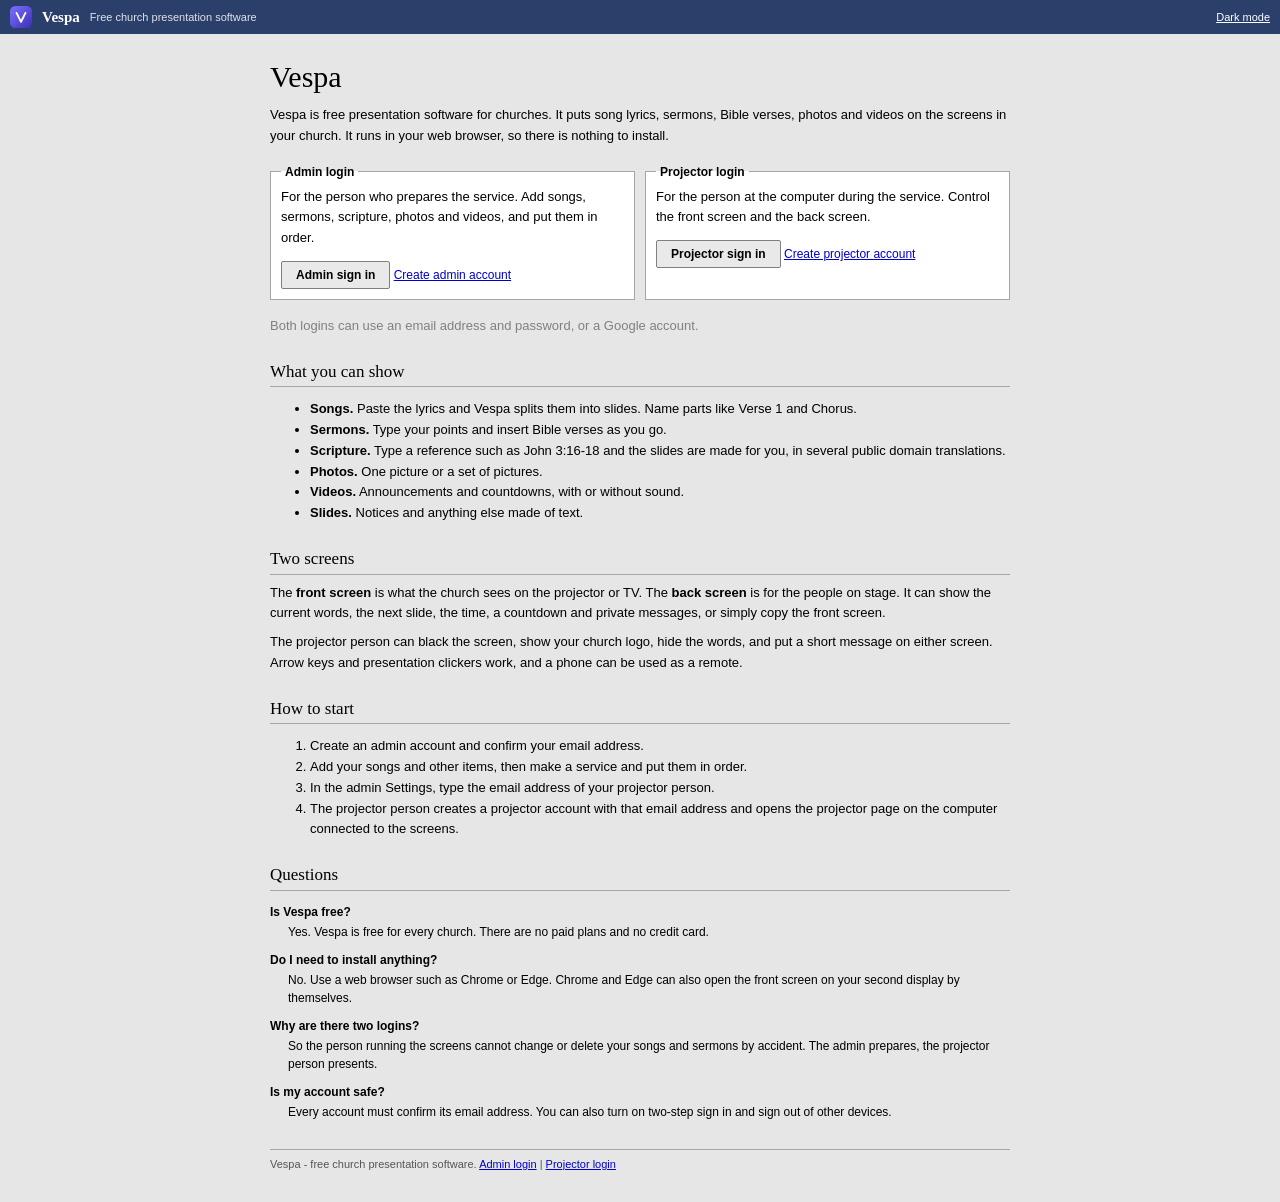
==== commit 45a1745d: "Switch to plain classic styling, split into admin and projector pages Separate admin and projector l" ====
--- a/index.html
+++ b/index.html
@@ -4,29 +4,33 @@
 <meta charset="utf-8">
 <meta name="viewport" content="width=device-width, initial-scale=1">
 <title>Vespa - Free Church Presentation Software for Worship, Sermons and Scripture</title>
-<meta name="description" content="Vespa is free church presentation software that runs in your browser. Show song lyrics, sermons, Bible verses, images and video on a separate screen, with a stage display and phone remote. Free for every church.">
+<meta name="description" content="Vespa is free church presentation software that runs in your browser. Put song lyrics, sermons, Bible verses, photos and video on the front screen, with a back screen for the stage and a phone remote. Free for every church.">
 <meta name="keywords" content="free church presentation software, worship software, church projection software, song lyrics projection, sermon slides, bible verse presentation, worship lyrics software, church media software, stage display, free worship presentation">
-<meta name="author" content="Vespa">
-<meta name="robots" content="index, follow, max-image-preview:large">
+<meta name="robots" content="index, follow">
 <link rel="canonical" href="https://vesperpresent.github.io/">
-<meta name="theme-color" content="#5b4cf0">
 <meta property="og:type" content="website">
 <meta property="og:site_name" content="Vespa">
 <meta property="og:title" content="Vespa - Free Church Presentation Software">
-<meta property="og:description" content="Lyrics, sermons, scripture, images and video on a separate screen. Phone remote and stage display included. Free for every church.">
+<meta property="og:description" content="Song lyrics, sermons, scripture, photos and video on the front screen and back screen. Free for every church.">
 <meta property="og:url" content="https://vesperpresent.github.io/">
 <meta property="og:image" content="https://vesperpresent.github.io/assets/img/logo.svg">
 <meta name="twitter:card" content="summary">
-<meta name="twitter:title" content="Vespa - Free Church Presentation Software">
-<meta name="twitter:description" content="Lyrics, sermons, scripture, images and video. Free for every church.">
 <link rel="icon" href="assets/img/logo.svg" type="image/svg+xml">
-<link rel="apple-touch-icon" href="assets/img/logo.svg">
 <link rel="manifest" href="manifest.webmanifest">
-<link rel="preconnect" href="https://fonts.googleapis.com">
-<link rel="preconnect" href="https://fonts.gstatic.com" crossorigin>
-<link rel="stylesheet" href="https://fonts.googleapis.com/css2?family=Inter:wght@400;500;600;700;800&family=Instrument+Serif:ital@0;1&display=swap">
 <link rel="stylesheet" href="assets/css/vespa.css">
-<link rel="stylesheet" href="assets/css/site.css">
+<style>
+.home { max-width: 760px; margin: 0 auto; padding: 0 10px 30px; }
+.home h1 { font-size: 30px; margin: 20px 0 6px; }
+.home h2 { margin-top: 22px; border-bottom: 1px solid var(--line); padding-bottom: 2px; }
+.home p, .home li { font-size: 13px; line-height: 1.6; }
+.logins { display: grid; grid-template-columns: 1fr 1fr; gap: 10px; margin: 16px 0; }
+.logins fieldset { margin: 0; }
+.logins .btn { margin-top: 4px; }
+.home dl dt { font-weight: bold; margin-top: 10px; }
+.home dl dd { margin: 2px 0 0 18px; }
+.home footer { border-top: 1px solid var(--line); margin-top: 28px; padding-top: 6px; font-size: 11px; color: var(--muted); }
+@media (max-width: 600px) { .logins { grid-template-columns: 1fr; } }
+</style>
 <script type="application/ld+json">
 {
   "@context": "https://schema.org",
@@ -34,234 +38,88 @@
     {
       "@type": "SoftwareApplication",
       "name": "Vespa",
-      "alternateName": "Vespa Church Presentation Software",
       "url": "https://vesperpresent.github.io/",
       "applicationCategory": "MultimediaApplication",
       "applicationSubCategory": "Church presentation software",
-      "operatingSystem": "Web browser, Windows, macOS, ChromeOS, Linux",
-      "description": "Free church presentation software for song lyrics, sermons, Bible verses, images and video, with a separate audience screen, stage display and phone remote.",
+      "operatingSystem": "Web browser",
+      "description": "Free church presentation software for song lyrics, sermons, Bible verses, photos and video, with a front screen, a back screen and a phone remote.",
       "image": "https://vesperpresent.github.io/assets/img/logo.svg",
       "offers": { "@type": "Offer", "price": "0", "priceCurrency": "USD" },
-      "featureList": "Sign in with Google, Song lyrics, Sermon slides, Bible verse lookup, Images, Video playback, Audience output window, Stage display, Countdown timer, On-screen messages, Phone remote, Light and dark mode"
-    },
-    {
-      "@type": "Organization",
-      "name": "Vespa",
-      "url": "https://vesperpresent.github.io/",
-      "logo": "https://vesperpresent.github.io/assets/img/logo.svg"
+      "featureList": "Song lyrics, Sermon slides, Bible verse lookup, Photos, Video playback, Front screen, Back screen, Countdown timer, Messages, Phone remote, Separate admin and projector logins, Sign in with Google, Light and dark mode"
     },
     {
       "@type": "FAQPage",
       "mainEntity": [
-        { "@type": "Question", "name": "Is Vespa really free?", "acceptedAnswer": { "@type": "Answer", "text": "Yes. Vespa is free for every church. There are no paid tiers, no watermarks and no credit card." } },
-        { "@type": "Question", "name": "Do I need to install anything?", "acceptedAnswer": { "@type": "Answer", "text": "No. Vespa runs in a modern browser like Chrome or Edge. Open it on the computer connected to your projector or TV." } },
-        { "@type": "Question", "name": "How do I show slides on a projector or second screen?", "acceptedAnswer": { "@type": "Answer", "text": "Click Present. Vespa opens a separate presentation window you place on the projector and make full screen, while you control everything from the main window." } },
-        { "@type": "Question", "name": "Can I control Vespa from my phone?", "acceptedAnswer": { "@type": "Answer", "text": "Yes. Scan the QR code in Vespa and sign in with the same account. Your phone becomes a remote with next, back, black and logo buttons." } },
-        { "@type": "Question", "name": "Does Vespa include Bible verses?", "acceptedAnswer": { "@type": "Answer", "text": "Yes. Type a reference like John 3:16-18 and Vespa builds the slides for you in several public domain translations." } }
+        { "@type": "Question", "name": "Is Vespa free?", "acceptedAnswer": { "@type": "Answer", "text": "Yes. Vespa is free for every church. There are no paid plans and no credit card." } },
+        { "@type": "Question", "name": "Do I need to install anything?", "acceptedAnswer": { "@type": "Answer", "text": "No. Vespa runs in a web browser such as Chrome or Edge." } },
+        { "@type": "Question", "name": "What is the difference between the admin login and the projector login?", "acceptedAnswer": { "@type": "Answer", "text": "The admin adds songs, sermons, scripture, photos, videos and services. The projector person signs in separately and runs the front screen and the back screen during the service." } },
+        { "@type": "Question", "name": "Can I control Vespa from my phone?", "acceptedAnswer": { "@type": "Answer", "text": "Yes. The projector person can open the remote page on a phone and move the slides from anywhere in the room." } }
       ]
     }
   ]
 }
 </script>
 </head>
-<body class="site">
-<header class="nav">
-  <div class="nav-in">
-    <a class="logo-link" href="./"><img src="assets/img/logo.svg" alt="Vespa logo" width="28" height="28">Vespa</a>
-    <nav class="nav-links" aria-label="Main"><a href="#how">How it works</a><a href="#features">Features</a><a href="#remote">Remote</a><a href="#faq">FAQ</a></nav>
-    <div class="nav-cta">
-      <button class="icon-btn" id="themeBtn" aria-label="Toggle light and dark mode"></button>
-      <a class="btn ghost" href="app.html" id="signInLink">Sign in</a>
-      <a class="btn primary" href="app.html?signup=1" id="startLink">Start free</a>
-    </div>
+<body>
+<div class="topbar"><img src="assets/img/logo.svg" alt="Vespa logo"><span class="name">Vespa</span><span class="where">Free church presentation software</span><span class="right"><button class="linkbtn" id="themeBtn"></button></span></div>
+<div class="home">
+  <h1>Vespa</h1>
+  <p>Vespa is free presentation software for churches. It puts song lyrics, sermons, Bible verses, photos and videos on the screens in your church. It runs in your web browser, so there is nothing to install.</p>
+
+  <div class="logins">
+    <fieldset><legend>Admin login</legend>
+      <p>For the person who prepares the service. Add songs, sermons, scripture, photos and videos, and put them in order.</p>
+      <a class="btn primary lg" href="admin.html">Admin sign in</a> <a href="admin.html?signup=1">Create admin account</a>
+    </fieldset>
+    <fieldset><legend>Projector login</legend>
+      <p>For the person at the computer during the service. Control the front screen and the back screen.</p>
+      <a class="btn primary lg" href="projector.html">Projector sign in</a> <a href="projector.html?signup=1">Create projector account</a>
+    </fieldset>
   </div>
-</header>
+  <p class="hint">Both logins can use an email address and password, or a Google account.</p>
 
-<main>
-  <section class="hero">
-    <div class="hero-glow"></div>
-    <div class="wrap">
-      <span class="pill"><b>FREE</b>For every church, forever</span>
-      <h1>Worship, <em>beautifully</em><br>presented.</h1>
-      <p class="lead">Vespa puts lyrics, sermons, scripture, images and video on the big screen. A calm control window for your team, a flawless presentation window for your church.</p>
-      <div class="ctas">
-        <a class="btn primary lg" href="app.html?signup=1">Start free</a>
-        <a class="btn lg" href="app.html?signup=1" id="heroGoogle"><span data-g></span>Continue with Google</a>
-      </div>
-      <p class="note">Runs in your browser. Nothing to install. No card needed.</p>
+  <h2>What you can show</h2>
+  <ul>
+    <li><b>Songs.</b> Paste the lyrics and Vespa splits them into slides. Name parts like Verse 1 and Chorus.</li>
+    <li><b>Sermons.</b> Type your points and insert Bible verses as you go.</li>
+    <li><b>Scripture.</b> Type a reference such as John 3:16-18 and the slides are made for you, in several public domain translations.</li>
+    <li><b>Photos.</b> One picture or a set of pictures.</li>
+    <li><b>Videos.</b> Announcements and countdowns, with or without sound.</li>
+    <li><b>Slides.</b> Notices and anything else made of text.</li>
+  </ul>
 
-      <div class="showcase">
-        <div class="screen">
-          <div class="reel" aria-hidden="true"><div class="reel-s"><span>Amazing grace, how sweet the sound<br>that saved a wretch like me</span></div><div class="reel-s"><span>For God so loved the world<small>John 3:16 · WEB</small></span></div><div class="reel-s"><span>My chains are gone,<br>I've been set free</span></div><div class="reel-s"><span>Welcome home<small>We're glad you're here</small></span></div></div>
-        </div>
-        <div class="float f3" aria-hidden="true"><span class="dot"></span>Live on screen</div>
-        <div class="float f1" aria-hidden="true"><div class="k">Up next</div><b>Chorus</b><span>My chains are gone, I've been set free</span></div>
-        <div class="float f2" aria-hidden="true"><div class="k">Phone remote</div><span style="font-weight:600">Amazing Grace · 2 / 6</span><div class="pbtns"><i>Back</i><i>Next</i></div></div>
-      </div>
+  <h2>Two screens</h2>
+  <p>The <b>front screen</b> is what the church sees on the projector or TV. The <b>back screen</b> is for the people on stage. It can show the current words, the next slide, the time, a countdown and private messages, or simply copy the front screen.</p>
+  <p>The projector person can black the screen, show your church logo, hide the words, and put a short message on either screen. Arrow keys and presentation clickers work, and a phone can be used as a remote.</p>
 
-      <div class="types-row reveal">
-        <span><i data-i="song"></i>Songs</span><span><i data-i="sermon"></i>Sermons</span><span><i data-i="scripture"></i>Scripture</span><span><i data-i="image"></i>Images</span><span><i data-i="video"></i>Video</span><span><i data-i="stage"></i>Stage display</span><span><i data-i="phone"></i>Phone remote</span>
-      </div>
-    </div>
-  </section>
+  <h2>How to start</h2>
+  <ol>
+    <li>Create an admin account and confirm your email address.</li>
+    <li>Add your songs and other items, then make a service and put them in order.</li>
+    <li>In the admin Settings, type the email address of your projector person.</li>
+    <li>The projector person creates a projector account with that email address and opens the projector page on the computer connected to the screens.</li>
+  </ol>
 
-  <section class="section wrap" id="how">
-    <div class="head reveal"><span class="kicker">How it works</span><h2>Ready for Sunday in <em>three</em> steps.</h2><p>Designed so a first-time volunteer can run the whole service without training.</p></div>
-    <div class="steps">
-      <article class="step reveal"><h3>Build your service</h3><p>Add songs, sermon points, verses, pictures and videos. Drag them into the order you need.</p></article>
-      <article class="step reveal"><h3>Click Present</h3><p>A separate presentation window opens on your projector or TV. Your control window stays with you.</p></article>
-      <article class="step reveal"><h3>Run it from anywhere</h3><p>Use the keyboard, a clicker or your phone. Black the screen or show your logo in one tap.</p></article>
-    </div>
-  </section>
+  <h2>Questions</h2>
+  <dl>
+    <dt>Is Vespa free?</dt><dd>Yes. Vespa is free for every church. There are no paid plans and no credit card.</dd>
+    <dt>Do I need to install anything?</dt><dd>No. Use a web browser such as Chrome or Edge. Chrome and Edge can also open the front screen on your second display by themselves.</dd>
+    <dt>Why are there two logins?</dt><dd>So the person running the screens cannot change or delete your songs and sermons by accident. The admin prepares, the projector person presents.</dd>
+    <dt>Is my account safe?</dt><dd>Every account must confirm its email address. You can also turn on two-step sign in and sign out of other devices.</dd>
+  </dl>
 
-  <section class="section wrap" id="features">
-    <div class="head reveal"><span class="kicker">Features</span><h2>Every tool you need. <em>None</em> of the clutter.</h2><p>The power of professional worship software, arranged so nobody gets lost.</p></div>
-    <div class="bento">
-      <article class="cell w4 reveal">
-        <div class="ic"><i data-i="scripture"></i></div><h3>Scripture in seconds</h3><p>Type a reference and Vespa builds finished slides with verse references, in several public domain translations.</p>
-        <div class="art verse"><div class="q">John 3:16-17<i></i></div><div class="mini">For God so loved the world, that he gave his one and only Son<small>John 3:16 · WEB</small></div></div>
-      </article>
-      <article class="cell reveal">
-        <div class="ic"><i data-i="video"></i></div><h3>Video that just plays</h3><p>Announcements and countdowns with sound, or looping motion behind lyrics.</p>
-        <div class="art"><div class="mini sea">Service starts in 4:59</div></div>
-      </article>
-      <article class="cell w3 reveal">
-        <div class="ic"><i data-i="song"></i></div><h3>Lyrics without the busywork</h3><p>Paste a song and it splits into slides. Name sections like Chorus with one line.</p>
-        <div class="art lyr"><pre><b>[Verse 1]</b>
-Amazing grace how sweet the sound
-That saved a wretch like me
-
-<b>[Chorus]</b>
-My chains are gone</pre><div class="stackm"><div class="mini">Amazing grace how sweet the sound</div><div class="mini">My chains are gone</div></div></div>
-      </article>
-      <article class="cell w3 reveal">
-        <div class="ic"><i data-i="stage"></i></div><h3>A stage display for your speaker</h3><p>Current slide, what is next, the time and a countdown, on any extra screen.</p>
-        <div class="art stagep"><div class="top"><b>10:42</b><span>Hope That Holds</span><em>12:00</em></div><div class="now">Hope does not put us to shame</div><div class="nx">Next · Romans 5:5</div></div>
-      </article>
-      <article class="cell reveal">
-        <div class="ic"><i data-i="image"></i></div><h3>Images</h3><p>One picture or a slideshow, fitted or filling the screen.</p>
-        <div class="art"><div class="mini paper">Welcome home</div></div>
-      </article>
-      <article class="cell reveal">
-        <div class="ic"><i data-i="sermon"></i></div><h3>Sermons</h3><p>Write your points and drop verses in as you go. Six polished looks included.</p>
-        <div class="art"><div class="mini ink">1. Hope is a person<small>Hope That Holds</small></div></div>
-      </article>
-      <article class="cell reveal">
-        <div class="ic"><i data-i="timer"></i></div><h3>Timers and messages</h3><p>Count down to the start, or pop up a note for the room.</p>
-        <div class="art"><div class="timer">4:59</div><span class="msgp">Parking lot B is full</span></div>
-      </article>
-    </div>
-  </section>
-
-  <section class="section wrap">
-    <div class="split">
-      <div class="reveal">
-        <span class="kicker">Two windows</span>
-        <h2>One window for you. <em>One</em> for the room.</h2>
-        <p class="body">Your control window holds the service, slides and a live preview. The presentation window shows only what your church should see, with smooth fades and nothing else.</p>
-        <ul class="checks">
-          <li><i data-i="check"></i>Opens on your second screen automatically in Chrome and Edge</li>
-          <li><i data-i="check"></i>Black, Logo, Hide text and Clear for unexpected moments</li>
-          <li><i data-i="check"></i>Arrow keys, space bar and presentation clickers just work</li>
-          <li><i data-i="check"></i>Light and dark mode for bright rooms and dim booths</li>
-        </ul>
-      </div>
-      <div class="duo reveal" aria-hidden="true">
-        <div class="win out"><div class="bar"><i></i><i></i><i></i><span style="color:#666">Presentation</span></div><div class="mini">That saved a wretch like me</div></div>
-        <div class="win ctl"><div class="bar"><i></i><i></i><i></i><span>Vespa Studio</span></div><div class="body"><div class="sb"><i></i><i class="on"></i><i></i><i></i><i></i></div><div class="gr"><div class="mini">Amazing grace</div><div class="mini live">That saved a wretch</div><div class="mini">I once was lost</div><div class="mini">Was blind</div><div class="mini">My chains are gone</div><div class="mini">Set free</div></div></div></div>
-      </div>
-    </div>
-  </section>
-
-  <section class="section wrap" id="remote">
-    <div class="split rev">
-      <div class="reveal" aria-hidden="true">
-        <div class="phone"><div class="phone-in">
-          <div class="scr"><small><span>Amazing Grace</span><span>2 / 6</span></small>That saved a wretch like me</div>
-          <div class="pb"><i>Back</i><i>Next</i></div>
-          <div class="cg"><i></i><i></i><i></i><i></i></div>
-          <div class="pl"><i></i><i class="on"></i><i></i></div>
-        </div></div>
-      </div>
-      <div class="reveal">
-        <span class="kicker">Phone remote</span>
-        <h2>Run the service from your <em>pocket.</em></h2>
-        <p class="body">Scan a QR code and your phone becomes the remote. Move slides from the stage, jump to any song, or black the screen in a tap. Swipe to go next.</p>
-        <ul class="checks">
-          <li><i data-i="check"></i>Any phone with a browser, no app store</li>
-          <li><i data-i="check"></i>Protected by your account, so only your team is in control</li>
-          <li><i data-i="check"></i>Keeps your phone awake while you present</li>
-        </ul>
-      </div>
-    </div>
-  </section>
-
-  <section class="section wrap">
-    <div class="free reveal">
-      <span class="kicker">Free for churches</span>
-      <h2>No subscriptions. <em>No watermarks.</em> Ever.</h2>
-      <p>Vespa is built to be completely free for churches of every size. Sign up with Google or email and you are ready for Sunday.</p>
-      <div class="ctas"><a class="btn light lg" href="app.html?signup=1">Create your free account</a><a class="btn glass lg" href="app.html?signup=1"><span data-g></span>Continue with Google</a></div>
-    </div>
-  </section>
-
-  <section class="section wrap" id="faq">
-    <div class="faq-grid">
-      <div class="head reveal"><span class="kicker">Questions</span><h2>Good <em>questions.</em></h2><p>Anything else? Open Vespa and look around. It is free.</p></div>
-      <div class="faq reveal">
-        <details><summary>Is Vespa really free?</summary><p>Yes. Vespa is free for every church. There are no paid tiers, no watermarks and no credit card.</p></details>
-        <details><summary>Do I need to install anything?</summary><p>No. Vespa runs in a modern browser like Chrome or Edge. Open it on the computer connected to your projector or TV.</p></details>
-        <details><summary>How do I show slides on a projector or second screen?</summary><p>Click Present. Vespa opens a separate presentation window. In Chrome and Edge it can place itself on your second screen; otherwise drag it there and double-click for full screen.</p></details>
-        <details><summary>Can I control Vespa from my phone?</summary><p>Yes. Scan the QR code in Vespa and sign in with the same account. Your phone becomes a remote with next, back, black and logo buttons.</p></details>
-        <details><summary>Does Vespa include Bible verses?</summary><p>Yes. Type a reference like John 3:16-18 and Vespa builds the slides for you in several public domain translations, including the World English Bible and King James Version.</p></details>
-        <details><summary>Can I sign in with Google?</summary><p>Yes. Choose Continue with Google on the sign-in page, or create an account with any email address.</p></details>
-        <details><summary>Is my account secure?</summary><p>Every account verifies its email address, and you can turn on two-step verification and sign out other devices from Settings.</p></details>
-      </div>
-    </div>
-  </section>
-</main>
-
-<footer class="foot">
-  <div class="wrap">
-    <div class="foot-in">
-      <div><a class="logo-link" href="./"><img src="assets/img/logo.svg" alt="" width="28" height="28">Vespa</a><p class="tag">Free church presentation software, made for the local church.</p></div>
-      <div><h4>Product</h4><ul><li><a href="#features">Features</a></li><li><a href="#remote">Phone remote</a></li><li><a href="#faq">FAQ</a></li></ul></div>
-      <div><h4>Get started</h4><ul><li><a href="app.html?signup=1">Create account</a></li><li><a href="app.html">Sign in</a></li><li><a href="remote.html">Open remote</a></li></ul></div>
-    </div>
-    <div class="foot-big" aria-hidden="true">Vespa</div>
-    <div class="foot-legal"><span>Free for every church.</span><span>vesperpresent.github.io</span></div>
-  </div>
-</footer>
+  <footer>Vespa - free church presentation software. <a href="admin.html">Admin login</a> | <a href="projector.html">Projector login</a></footer>
+</div>
 <script>
 (() => {
   const k = "vespa-theme";
   const get = () => { try { return localStorage.getItem(k) || "system"; } catch (e) { return "system"; } };
   const eff = () => { const t = get(); return t === "system" ? (matchMedia("(prefers-color-scheme: dark)").matches ? "dark" : "light") : t; };
   const apply = t => { if (t === "light" || t === "dark") document.documentElement.setAttribute("data-theme", t); else document.documentElement.removeAttribute("data-theme"); };
-  const sv = p => '<svg class="i" viewBox="0 0 24 24" fill="none" stroke="currentColor" stroke-width="1.8" stroke-linecap="round" stroke-linejoin="round" aria-hidden="true">' + p + "</svg>";
-  const I = {
-    sun: '<circle cx="12" cy="12" r="4"/><path d="M12 2v2M12 20v2M4.9 4.9l1.4 1.4M17.7 17.7l1.4 1.4M2 12h2M20 12h2M4.9 19.1l1.4-1.4M17.7 6.3l1.4-1.4"/>',
-    moon: '<path d="M21 12.8A9 9 0 1 1 11.2 3a7 7 0 0 0 9.8 9.8z"/>',
-    song: '<path d="M9 18V5l12-2v13"/><circle cx="6" cy="18" r="3"/><circle cx="18" cy="16" r="3"/>',
-    sermon: '<rect x="9" y="2" width="6" height="12" rx="3"/><path d="M5 10a7 7 0 0 0 14 0M12 17v5"/>',
-    scripture: '<path d="M4 19.5A2.5 2.5 0 0 1 6.5 17H20V3H6.5A2.5 2.5 0 0 0 4 5.5z"/><path d="M4 19.5A2.5 2.5 0 0 0 6.5 22H20v-5"/>',
-    image: '<rect x="3" y="3" width="18" height="18" rx="2"/><circle cx="9" cy="9" r="2"/><path d="m21 15-5-5L5 21"/>',
-    video: '<rect x="2" y="5" width="14" height="14" rx="2"/><path d="m16 10 6-3v10l-6-3z"/>',
-    stage: '<rect x="3" y="4" width="18" height="12" rx="2"/><path d="M7 20h10M8 8h8M8 12h5"/>',
-    phone: '<rect x="7" y="2" width="10" height="20" rx="2.5"/><path d="M11 18h2"/>',
-    timer: '<circle cx="12" cy="13" r="8"/><path d="M12 9v4l2.5 2M9 2h6"/>',
-    check: '<path d="M20 6 9 17l-5-5"/>'
-  };
-  document.querySelectorAll("[data-i]").forEach(el => el.outerHTML = sv(I[el.dataset.i] || ""));
-  const G = '<svg width="18" height="18" viewBox="0 0 48 48" aria-hidden="true"><path fill="#FFC107" d="M43.6 20.5H42V20H24v8h11.3C33.7 32.7 29.2 36 24 36c-6.6 0-12-5.4-12-12s5.4-12 12-12c3.1 0 5.8 1.2 7.9 3.1l5.7-5.7C34 6.1 29.3 4 24 4 12.9 4 4 12.9 4 24s8.9 20 20 20 20-8.9 20-20c0-1.3-.1-2.4-.4-3.5z"/><path fill="#FF3D00" d="m6.3 14.7 6.6 4.8C14.7 15.1 19 12 24 12c3.1 0 5.8 1.2 7.9 3.1l5.7-5.7C34 6.1 29.3 4 24 4 16.3 4 9.7 8.3 6.3 14.7z"/><path fill="#4CAF50" d="M24 44c5.2 0 9.9-2 13.4-5.2l-6.2-5.2C29.2 35.1 26.7 36 24 36c-5.2 0-9.6-3.3-11.3-7.9l-6.5 5C9.5 39.6 16.2 44 24 44z"/><path fill="#1976D2" d="M43.6 20.5H42V20H24v8h11.3c-.8 2.2-2.2 4.2-4.1 5.6l6.2 5.2C37 39.2 44 34 44 24c0-1.3-.1-2.4-.4-3.5z"/></svg>';
-  document.querySelectorAll("[data-g]").forEach(el => el.outerHTML = G);
   const btn = document.getElementById("themeBtn");
-  const draw = () => btn.innerHTML = sv(eff() === "dark" ? I.sun : I.moon);
+  const draw = () => btn.textContent = eff() === "dark" ? "Light mode" : "Dark mode";
   apply(get()); draw();
   btn.onclick = () => { const n = eff() === "dark" ? "light" : "dark"; try { localStorage.setItem(k, n); } catch (e) {} apply(n); draw(); };
-  try { if (localStorage.getItem("bread_auth_vesper-presentation-software")) { document.getElementById("signInLink").hidden = true; const s = document.getElementById("startLink"); s.textContent = "Open Vespa"; s.href = "app.html"; } } catch (e) {}
-  const io = "IntersectionObserver" in window ? new IntersectionObserver(es => es.forEach(e => { if (e.isIntersecting) { e.target.classList.add("in"); io.unobserve(e.target); } }), { rootMargin: "0px 0px -8% 0px" }) : null;
-  document.querySelectorAll(".reveal").forEach((el, i) => { if (io) { el.style.transitionDelay = (i % 3) * 70 + "ms"; io.observe(el); } else el.classList.add("in"); });
 })();
 </script>
 </body>
--- a/assets/css/vespa.css
+++ b/assets/css/vespa.css
@@ -1,176 +1,147 @@
 :root {
-  --bg: #f6f5f2;
+  --bg: #e6e6e6;
   --panel: #ffffff;
-  --panel-2: #f0efeb;
-  --panel-3: #e5e3de;
-  --line: rgba(17, 17, 26, .08);
-  --line-2: rgba(17, 17, 26, .14);
-  --text: #15151b;
-  --muted: #6c6c78;
-  --faint: #9a9aa6;
-  --accent: #5b4cf0;
-  --accent-2: #7d70ff;
-  --accent-ink: #ffffff;
-  --accent-soft: rgba(91, 76, 240, .1);
-  --live: #e5484d;
-  --live-soft: rgba(229, 72, 77, .12);
-  --ok: #1f9d63;
-  --shadow: 0 1px 2px rgba(17, 17, 26, .04), 0 8px 24px rgba(17, 17, 26, .06);
-  --shadow-lg: 0 24px 64px rgba(17, 17, 26, .18);
-  --r: 12px;
-  --r-sm: 8px;
-  --font: "Inter", system-ui, -apple-system, "Segoe UI", sans-serif;
-  --serif: "Instrument Serif", "Iowan Old Style", Georgia, serif;
-  --glow: #f4a259;
-  --dusk: linear-gradient(160deg, #0f0b24 0%, #2a1a52 48%, #6b3a6e 82%, #c8664f 120%);
+  --panel-2: #f2f2f2;
+  --panel-3: #d8d8d8;
+  --line: #a6a6a6;
+  --line-2: #7f7f7f;
+  --text: #000000;
+  --muted: #555555;
+  --faint: #808080;
+  --link: #0000cc;
+  --visited: #551a8b;
+  --bar: #2b3f6b;
+  --bar-ink: #ffffff;
+  --sel: #c9d7f0;
+  --live: #cc0000;
+  --ok: #007700;
+  --btn: #e9e9e9;
+  --btn-hover: #f6f6f6;
+  --font: Verdana, Tahoma, Geneva, sans-serif;
+  --title: Georgia, "Times New Roman", serif;
   color-scheme: light;
 }
 @media (prefers-color-scheme: dark) {
   :root:not([data-theme="light"]) {
-    --bg: #0c0c0f; --panel: #141418; --panel-2: #1b1b20; --panel-3: #24242b;
-    --line: rgba(255, 255, 255, .07); --line-2: rgba(255, 255, 255, .13);
-    --text: #ececf1; --muted: #8e8e9a; --faint: #62626d;
-    --accent: #7d70ff; --accent-2: #9a90ff; --accent-soft: rgba(125, 112, 255, .15);
-    --live-soft: rgba(229, 72, 77, .18);
-    --shadow: 0 1px 2px rgba(0, 0, 0, .3), 0 8px 24px rgba(0, 0, 0, .25);
-    --shadow-lg: 0 24px 64px rgba(0, 0, 0, .55);
+    --bg: #1c1c1c; --panel: #262626; --panel-2: #2e2e2e; --panel-3: #3a3a3a;
+    --line: #4d4d4d; --line-2: #6a6a6a; --text: #e2e2e2; --muted: #ababab; --faint: #8a8a8a;
+    --link: #8fb3ff; --visited: #c6a0ff; --bar: #1b2742; --sel: #34476e; --live: #ff5555; --ok: #55bb55;
+    --btn: #363636; --btn-hover: #404040;
     color-scheme: dark;
   }
 }
 :root[data-theme="dark"] {
-  --bg: #0c0c0f; --panel: #141418; --panel-2: #1b1b20; --panel-3: #24242b;
-  --line: rgba(255, 255, 255, .07); --line-2: rgba(255, 255, 255, .13);
-  --text: #ececf1; --muted: #8e8e9a; --faint: #62626d;
-  --accent: #7d70ff; --accent-2: #9a90ff; --accent-soft: rgba(125, 112, 255, .15);
-  --live-soft: rgba(229, 72, 77, .18);
-  --shadow: 0 1px 2px rgba(0, 0, 0, .3), 0 8px 24px rgba(0, 0, 0, .25);
-  --shadow-lg: 0 24px 64px rgba(0, 0, 0, .55);
+  --bg: #1c1c1c; --panel: #262626; --panel-2: #2e2e2e; --panel-3: #3a3a3a;
+  --line: #4d4d4d; --line-2: #6a6a6a; --text: #e2e2e2; --muted: #ababab; --faint: #8a8a8a;
+  --link: #8fb3ff; --visited: #c6a0ff; --bar: #1b2742; --sel: #34476e; --live: #ff5555; --ok: #55bb55;
+  --btn: #363636; --btn-hover: #404040;
   color-scheme: dark;
 }
 
 * { box-sizing: border-box; }
 html, body { margin: 0; }
-body { background: var(--bg); color: var(--text); font: 14px/1.5 var(--font); -webkit-font-smoothing: antialiased; }
-a { color: var(--accent); text-decoration: none; }
-a:hover { text-decoration: underline; }
-h1, h2, h3 { letter-spacing: -.02em; margin: 0; }
-p { margin: 0; }
+body { background: var(--bg); color: var(--text); font: 12px/1.5 var(--font); }
+a { color: var(--link); }
+a:visited { color: var(--visited); }
+h1, h2, h3 { font-family: var(--title); font-weight: normal; margin: 0 0 8px; }
+h1 { font-size: 22px; }
+h2 { font-size: 17px; }
+h3 { font-size: 14px; font-weight: bold; font-family: var(--font); }
+p { margin: 0 0 8px; }
 [hidden] { display: none !important; }
+:focus-visible { outline: 2px dotted var(--text); outline-offset: 1px; }
 .muted { color: var(--muted); }
-.i { width: 18px; height: 18px; flex: none; }
+.hint { color: var(--faint); font-size: 11px; }
+.i { width: 14px; height: 14px; flex: none; vertical-align: -2px; }
 .row { display: flex; align-items: center; }
 .row.end { justify-content: flex-end; }
 .row.between { justify-content: space-between; }
-.gap { gap: 8px; }
-.stack { display: flex; flex-direction: column; gap: 12px; }
+.gap { gap: 6px; }
+.stack { display: flex; flex-direction: column; gap: 8px; }
 .grow { flex: 1; min-width: 0; }
 
-.btn { display: inline-flex; align-items: center; justify-content: center; gap: 8px; height: 36px; padding: 0 14px; border-radius: 10px; border: 1px solid var(--line-2); background: var(--panel); color: var(--text); font: 500 13.5px var(--font); cursor: pointer; transition: background .15s, border-color .15s, transform .08s, box-shadow .15s; white-space: nowrap; position: relative; }
-.btn:hover { background: var(--panel-2); text-decoration: none; }
-.btn:active { transform: translateY(1px); }
-.btn:disabled { opacity: .55; cursor: default; }
-.btn.primary { background: var(--accent); border-color: transparent; color: var(--accent-ink); box-shadow: 0 1px 0 rgba(255,255,255,.15) inset, 0 4px 14px rgba(91, 76, 240, .28); }
-.btn.primary:hover { background: var(--accent-2); }
+.btn { display: inline-flex; align-items: center; justify-content: center; gap: 5px; height: 24px; padding: 0 10px; border: 1px solid var(--line-2); border-radius: 2px; background: var(--btn); color: var(--text); font: 12px var(--font); cursor: pointer; white-space: nowrap; text-decoration: none; position: relative; }
+a.btn, a.btn:visited { color: var(--text); }
+.btn:hover { background: var(--btn-hover); }
+.btn:active { background: var(--panel-3); }
+.btn:disabled { color: var(--faint); cursor: default; }
+.btn.primary { font-weight: bold; }
+.btn.danger { color: var(--live); }
+.btn.lg { height: 28px; padding: 0 14px; }
+.btn.sm { height: 20px; padding: 0 6px; font-size: 11px; }
 .btn.ghost { background: transparent; border-color: transparent; }
-.btn.ghost:hover { background: var(--panel-2); }
-.btn.danger { background: var(--live); color: #fff; border-color: transparent; }
-.btn.lg { height: 44px; font-size: 14.5px; border-radius: 12px; padding: 0 20px; }
-.btn.sm { height: 30px; padding: 0 10px; font-size: 12.5px; border-radius: 8px; }
-.btn.on { background: var(--accent-soft); border-color: transparent; color: var(--accent); }
-.btn.live-on { background: var(--live); border-color: transparent; color: #fff; }
-.btn.busy { color: transparent !important; pointer-events: none; }
-.btn.busy::after { content: ""; position: absolute; width: 16px; height: 16px; border-radius: 50%; border: 2px solid currentColor; border-color: var(--muted) transparent var(--muted) transparent; animation: spin .7s linear infinite; }
-.btn.primary.busy::after { border-color: #fff transparent #fff transparent; }
-@keyframes spin { to { transform: rotate(360deg); } }
-.icon-btn { display: inline-grid; place-items: center; width: 34px; height: 34px; border-radius: 9px; border: 0; background: transparent; color: var(--muted); cursor: pointer; transition: background .15s, color .15s; }
-.icon-btn:hover { background: var(--panel-2); color: var(--text); }
-.icon-btn.sm { width: 28px; height: 28px; border-radius: 7px; }
-.icon-btn.sm .i { width: 16px; height: 16px; }
+.btn.ghost:hover { border-color: var(--line-2); }
+.btn.on { background: var(--sel); }
+.btn.live-on { background: var(--live); color: #fff; border-color: var(--live); }
+.btn.busy { color: var(--faint); pointer-events: none; }
+.btn.busy::after { content: "..."; }
+.icon-btn { display: inline-flex; align-items: center; justify-content: center; height: 22px; min-width: 22px; padding: 0 4px; border: 1px solid transparent; border-radius: 2px; background: transparent; color: var(--text); font: 11px var(--font); cursor: pointer; }
+.icon-btn:hover { border-color: var(--line-2); background: var(--btn); }
+.linkbtn { border: 0; background: none; padding: 0; color: var(--link); text-decoration: underline; font: inherit; cursor: pointer; }
 
-.input, select.input, textarea.input { width: 100%; height: 40px; padding: 0 12px; border-radius: 10px; border: 1px solid var(--line-2); background: var(--panel); color: var(--text); font: 14px var(--font); outline: none; transition: border-color .15s, box-shadow .15s; }
-textarea.input { height: auto; min-height: 120px; padding: 12px; line-height: 1.55; resize: vertical; }
-.input:focus { border-color: var(--accent); box-shadow: 0 0 0 3px var(--accent-soft); }
-.input.code { text-align: center; font-size: 26px; letter-spacing: .4em; height: 56px; font-variant-numeric: tabular-nums; }
-.field { display: flex; flex-direction: column; gap: 6px; }
-.field > span { font-size: 12.5px; color: var(--muted); font-weight: 500; }
-.hint { font-size: 12.5px; color: var(--faint); }
-.form-err { background: var(--live-soft); color: var(--live); padding: 10px 12px; border-radius: 10px; font-size: 13px; }
-input[type=color] { -webkit-appearance: none; appearance: none; width: 40px; height: 34px; padding: 3px; border-radius: 9px; border: 1px solid var(--line-2); background: var(--panel); cursor: pointer; }
-input[type=color]::-webkit-color-swatch-wrapper { padding: 0; }
-input[type=color]::-webkit-color-swatch { border: 0; border-radius: 6px; }
-input[type=range] { accent-color: var(--accent); width: 100%; }
+.input, select.input, textarea.input { width: 100%; height: 24px; padding: 2px 5px; border: 1px solid var(--line-2); border-radius: 0; background: var(--panel); color: var(--text); font: 12px var(--font); }
+textarea.input { height: auto; min-height: 120px; line-height: 1.45; resize: vertical; font-family: "Courier New", Courier, monospace; font-size: 13px; }
+.input.code { font-size: 18px; letter-spacing: 6px; text-align: center; height: 32px; }
+.field { display: flex; flex-direction: column; gap: 2px; }
+.field > span { font-weight: bold; font-size: 11px; }
+.form-err { border: 1px solid var(--live); color: var(--live); background: var(--panel); padding: 4px 6px; }
+input[type=color] { width: 40px; height: 22px; padding: 0 1px; border: 1px solid var(--line-2); background: var(--panel); }
+input[type=range] { width: 100%; }
+input[type=checkbox] { margin: 0 4px 0 0; vertical-align: -2px; }
+fieldset { min-width: 0; border: 1px solid var(--line); margin: 0 0 10px; padding: 6px 10px 10px; background: var(--panel); }
+legend { font-weight: bold; padding: 0 4px; }
 
-.seg { display: inline-flex; padding: 3px; border-radius: 10px; background: var(--panel-2); gap: 2px; }
-.seg button { border: 0; background: transparent; color: var(--muted); font: 500 12.5px var(--font); height: 28px; padding: 0 10px; border-radius: 7px; cursor: pointer; display: inline-flex; align-items: center; gap: 6px; }
-.seg button.on { background: var(--panel); color: var(--text); box-shadow: 0 1px 3px rgba(0,0,0,.08); }
-.switch { position: relative; width: 36px; height: 21px; flex: none; }
-.switch input { opacity: 0; width: 0; height: 0; position: absolute; }
-.switch i { position: absolute; inset: 0; border-radius: 99px; background: var(--panel-3); transition: background .2s; cursor: pointer; }
-.switch i::after { content: ""; position: absolute; width: 15px; height: 15px; left: 3px; top: 3px; border-radius: 50%; background: #fff; box-shadow: 0 1px 3px rgba(0,0,0,.25); transition: transform .2s; }
-.switch input:checked + i { background: var(--accent); }
-.switch input:checked + i::after { transform: translateX(15px); }
+.seg { display: inline-flex; border: 1px solid var(--line-2); }
+.seg button { border: 0; border-right: 1px solid var(--line-2); background: var(--btn); color: var(--text); font: 11px var(--font); height: 20px; padding: 0 8px; cursor: pointer; }
+.seg button:last-child { border-right: 0; }
+.seg button.on { background: var(--sel); font-weight: bold; }
 
-.toasts { position: fixed; bottom: 20px; left: 50%; transform: translateX(-50%); display: flex; flex-direction: column; gap: 8px; z-index: 1000; pointer-events: none; }
-.toast { background: var(--text); color: var(--bg); padding: 10px 16px; border-radius: 10px; font-size: 13px; box-shadow: var(--shadow-lg); animation: tin .25s ease; max-width: 90vw; }
-.toast.err { background: var(--live); color: #fff; }
-.toast.out { opacity: 0; transform: translateY(6px); transition: .3s; }
-@keyframes tin { from { opacity: 0; transform: translateY(8px); } }
+table.list { width: 100%; border-collapse: collapse; background: var(--panel); border: 1px solid var(--line); }
+table.list th, table.list td { border: 1px solid var(--line); padding: 3px 6px; text-align: left; vertical-align: middle; }
+table.list th { background: var(--panel-3); font-weight: bold; font-size: 11px; }
+table.list tr:nth-child(even) td { background: var(--panel-2); }
+table.list tr.sel td { background: var(--sel); }
+table.list td.n { width: 28px; text-align: right; color: var(--muted); }
+table.list td.act { width: 1%; white-space: nowrap; }
 
-.modal-bg { position: fixed; inset: 0; background: rgba(8, 8, 12, .45); backdrop-filter: blur(6px); display: grid; place-items: center; z-index: 500; padding: 16px; animation: fin .18s ease; }
-.modal-bg.out { opacity: 0; transition: opacity .18s; }
-@keyframes fin { from { opacity: 0; } }
-.modal { background: var(--panel); border: 1px solid var(--line); border-radius: 18px; box-shadow: var(--shadow-lg); width: min(460px, 100%); max-height: calc(100vh - 32px); display: flex; flex-direction: column; animation: pop .22s cubic-bezier(.2, .9, .3, 1.2); }
-.modal.wide { width: min(1040px, 100%); }
-@keyframes pop { from { transform: scale(.97) translateY(6px); opacity: 0; } }
-.modal-head { display: flex; align-items: center; justify-content: space-between; padding: 18px 20px 6px 24px; }
-.modal-head h2 { font-size: 17px; font-weight: 650; }
-.modal-body { padding: 12px 24px 24px; overflow: auto; }
+.topbar { background: var(--bar); color: var(--bar-ink); display: flex; align-items: center; gap: 10px; padding: 4px 10px; min-height: 34px; }
+.topbar img { width: 22px; height: 22px; }
+.topbar .name { font: bold 15px var(--title); }
+.topbar .where { font-size: 11px; opacity: .85; }
+.topbar .right { margin-left: auto; display: flex; gap: 10px; align-items: center; font-size: 11px; }
+.topbar a, .topbar a:visited, .topbar .linkbtn { color: #fff; }
+.menubar { background: var(--panel-2); border-bottom: 1px solid var(--line); padding: 3px 10px; display: flex; gap: 2px; flex-wrap: wrap; }
+.menubar button { border: 1px solid transparent; background: none; color: var(--text); font: 12px var(--font); padding: 2px 8px; cursor: pointer; }
+.menubar button:hover { border-color: var(--line-2); background: var(--btn); }
+.menubar button.on { border-color: var(--line-2); background: var(--panel); font-weight: bold; }
 
-.auth-wrap { min-height: 100vh; display: grid; place-items: center; padding: 24px 16px; background: radial-gradient(900px 500px at 50% -10%, var(--accent-soft), transparent 70%), var(--bg); }
-.auth-card { width: min(400px, 100%); background: var(--panel); border: 1px solid var(--line); border-radius: 20px; padding: 36px 32px 28px; box-shadow: var(--shadow); text-align: center; }
-.auth-card h1 { font-size: 22px; font-weight: 700; margin: 18px 0 6px; }
+.toasts { position: fixed; bottom: 10px; right: 10px; display: flex; flex-direction: column; gap: 4px; z-index: 1000; }
+.toast { background: #ffffe1; color: #000; border: 1px solid #000; padding: 4px 8px; font-size: 12px; max-width: 360px; }
+.toast.err { background: #ffe1e1; border-color: #cc0000; color: #900; }
 
-.auth { min-height: 100vh; display: grid; grid-template-columns: minmax(0, 1fr) minmax(0, 1.05fr); background: var(--bg); }
-.auth-main { display: flex; flex-direction: column; padding: 28px clamp(16px, 5vw, 64px); min-height: 100vh; }
-.auth-brand { display: inline-flex; align-items: center; gap: 10px; color: var(--text); font-weight: 650; font-size: 16px; align-self: flex-start; }
-.auth-brand:hover { text-decoration: none; }
-.auth-brand img { border-radius: 9px; }
-.auth-form { width: min(380px, 100%); margin: auto; padding: 48px 0; animation: rise .5s cubic-bezier(.2, .8, .2, 1); }
-@keyframes rise { from { opacity: 0; transform: translateY(10px); } }
-.auth-form h1 { font: 400 44px/1.05 var(--serif); letter-spacing: -.01em; margin-bottom: 10px; }
-.auth-sub { margin-bottom: 28px; font-size: 15px; }
-.auth-foot { font-size: 12.5px; color: var(--faint); }
-.auth-badge { width: 52px; height: 52px; border-radius: 16px; display: grid; place-items: center; margin-bottom: 22px; background: var(--accent-soft); color: var(--accent); }
-.auth-badge .i { width: 24px; height: 24px; }
-.auth-links { margin-top: 22px; display: flex; flex-direction: column; gap: 8px; font-size: 13.5px; color: var(--muted); }
-.field-link { font-weight: 500; font-size: 12.5px; }
-.g-slot { display: flex; flex-direction: column; align-items: stretch; }
-.g-slot #g-btn { display: flex; justify-content: center; }
-.g-slot #g-btn:empty { display: none; }
-.g-btn { width: 100%; border-radius: 99px; font-weight: 550; gap: 12px; background: var(--panel); }
-.divider { display: flex; align-items: center; gap: 12px; color: var(--faint); font-size: 12px; margin: 22px 0; }
-.divider::before, .divider::after { content: ""; flex: 1; height: 1px; background: var(--line-2); }
-.auth-art { position: relative; margin: 12px 12px 12px 0; border-radius: 28px; overflow: hidden; background: var(--dusk); color: #fff; display: flex; align-items: flex-end; }
-.auth-art::before { content: ""; position: absolute; inset: 0; background: radial-gradient(500px 300px at 80% 110%, rgba(244, 162, 89, .45), transparent 70%), radial-gradient(400px 300px at 10% 0%, rgba(125, 112, 255, .35), transparent 70%); }
-.auth-art-in { position: relative; padding: clamp(28px, 4vw, 56px); width: 100%; }
-.auth-art .reel { box-shadow: 0 40px 80px rgba(0, 0, 0, .45), 0 0 0 1px rgba(255, 255, 255, .08); margin-bottom: 40px; }
-.auth-art blockquote { margin: 0 0 12px; font: 400 clamp(26px, 2.6vw, 36px)/1.15 var(--serif); max-width: 520px; }
-.auth-art p { color: rgba(255, 255, 255, .7); max-width: 440px; }
+.modal-bg { position: fixed; inset: 0; background: rgba(0, 0, 0, .35); display: grid; place-items: center; z-index: 500; padding: 10px; }
+.modal { background: var(--panel); border: 1px solid #000; width: min(440px, 100%); max-height: calc(100vh - 20px); display: flex; flex-direction: column; }
+.modal.wide { width: min(980px, 100%); }
+.modal-head { display: flex; align-items: center; justify-content: space-between; background: var(--bar); color: #fff; padding: 3px 4px 3px 8px; }
+.modal-head h2 { font: bold 12px var(--font); margin: 0; }
+.modal-head .icon-btn { color: #fff; }
+.modal-body { padding: 10px; overflow: auto; }
 
-.reel { position: relative; aspect-ratio: 16 / 9; border-radius: 16px; overflow: hidden; background: #07060c; isolation: isolate; }
-.reel::before { content: ""; position: absolute; inset: -30%; background: radial-gradient(40% 50% at 30% 40%, rgba(125, 112, 255, .55), transparent 70%), radial-gradient(35% 45% at 75% 65%, rgba(244, 162, 89, .45), transparent 70%), radial-gradient(30% 40% at 60% 20%, rgba(200, 80, 140, .35), transparent 70%); filter: blur(10px); animation: drift 18s ease-in-out infinite alternate; z-index: -1; }
-@keyframes drift { to { transform: translate(6%, -4%) rotate(8deg) scale(1.1); } }
-.reel-s { position: absolute; inset: 0; display: grid; place-items: center; text-align: center; padding: 8%; opacity: 0; animation: reel 16s infinite; }
-.reel-s span { font: 600 clamp(15px, 2.2vw, 30px)/1.25 var(--font); letter-spacing: -.01em; text-shadow: 0 4px 24px rgba(0, 0, 0, .5); color: #fff; }
-.reel-s small { display: block; font-size: .55em; font-weight: 500; opacity: .75; margin-top: .6em; letter-spacing: .04em; }
-.reel-s:nth-child(2) { animation-delay: 4s; }
-.reel-s:nth-child(3) { animation-delay: 8s; }
-.reel-s:nth-child(4) { animation-delay: 12s; }
-@keyframes reel { 0% { opacity: 0; transform: translateY(6px); } 4%, 22% { opacity: 1; transform: none; } 27%, 100% { opacity: 0; } }
-@media (prefers-reduced-motion: reduce) { .reel::before { animation: none; } .reel-s { animation: none; } .reel-s:first-child { opacity: 1; } }
-@media (max-width: 900px) { .auth { grid-template-columns: 1fr; } .auth-art { display: none; } }
+.auth-page { max-width: 420px; margin: 40px auto; padding: 0 10px; }
+.auth-box { background: var(--panel); border: 1px solid var(--line-2); }
+.auth-box .modal-head h2 { font-size: 12px; }
+.auth-box .inner { padding: 12px; }
+.auth-head { display: flex; gap: 10px; align-items: center; margin-bottom: 10px; }
+.auth-head img { width: 36px; height: 36px; }
+.auth-head h1 { margin: 0; font-size: 20px; }
+.auth-links { margin-top: 10px; display: flex; flex-direction: column; gap: 3px; font-size: 11px; }
+.auth-foot { margin-top: 10px; font-size: 11px; color: var(--muted); text-align: center; }
+.g-slot { display: flex; flex-direction: column; align-items: flex-start; margin-bottom: 4px; }
+.g-btn { gap: 6px; }
+.divider { border-top: 1px solid var(--line); margin: 10px 0; }
+.roles { display: flex; gap: 6px; margin-bottom: 10px; font-size: 11px; }
 
-.vs-fit { position: relative; width: 100%; aspect-ratio: 16 / 9; overflow: hidden; background: #000; border-radius: inherit; }
+.vs-fit { position: relative; width: 100%; aspect-ratio: 16 / 9; overflow: hidden; background: #000; }
 .vs-stage { position: absolute; left: 0; top: 0; width: 1920px; height: 1080px; transform-origin: 0 0; overflow: hidden; background: #000; }
 .vs-layer { position: absolute; inset: 0; }
 .vs-bg img, .vs-bg video { position: absolute; inset: 0; width: 100%; height: 100%; display: block; }
@@ -180,15 +151,14 @@
 .vs-text[data-valign=middle] { align-items: center; }
 .vs-text[data-valign=bottom] { align-items: flex-end; }
 .vs-box { width: 100%; max-height: 100%; }
-.vs-text[data-align=left] .vs-box { text-align: left; }
-.vs-box.band { background: rgba(0, 0, 0, .62); border-radius: 18px; padding: 34px 48px; backdrop-filter: blur(8px); }
-.vs-tx { line-height: 1.22; letter-spacing: -.01em; overflow-wrap: break-word; }
-.vs-sub { font-size: .5em; opacity: .8; margin-top: .7em; font-weight: 500; letter-spacing: .02em; text-transform: none; }
-.vs-comp .fx { opacity: 0; transition: opacity var(--fade, .5s) ease; }
+.vs-box.band { background: rgba(0, 0, 0, .65); padding: 34px 48px; }
+.vs-tx { line-height: 1.22; overflow-wrap: break-word; }
+.vs-sub { font-size: .5em; opacity: .8; margin-top: .7em; font-weight: 500; text-transform: none; }
+.vs-comp .fx { opacity: 0; transition: opacity var(--fade, .5s) linear; }
 .vs-comp .fx.in { opacity: 1; }
-.L-msg { display: flex; align-items: flex-end; justify-content: center; padding-bottom: 60px; pointer-events: none; opacity: 0; transform: translateY(20px); transition: opacity .4s, transform .4s; }
-.L-msg.on { opacity: 1; transform: none; }
-.vs-msg { background: rgba(10, 10, 14, .82); color: #fff; font: 600 44px var(--font); padding: 18px 40px; border-radius: 16px; max-width: 80%; text-align: center; }
+.L-msg { display: flex; align-items: flex-end; justify-content: center; padding-bottom: 60px; pointer-events: none; visibility: hidden; }
+.L-msg.on { visibility: visible; }
+.vs-msg { background: #000; color: #fff; font: bold 44px Verdana, sans-serif; padding: 16px 36px; border: 3px solid #fff; max-width: 80%; text-align: center; }
 .L-logo { background: #000; display: grid; place-items: center; opacity: 0; transition: opacity var(--fade, .5s); pointer-events: none; }
 .L-logo img { max-width: 32%; max-height: 40%; object-fit: contain; }
 .L-logo.on { opacity: 1; }
